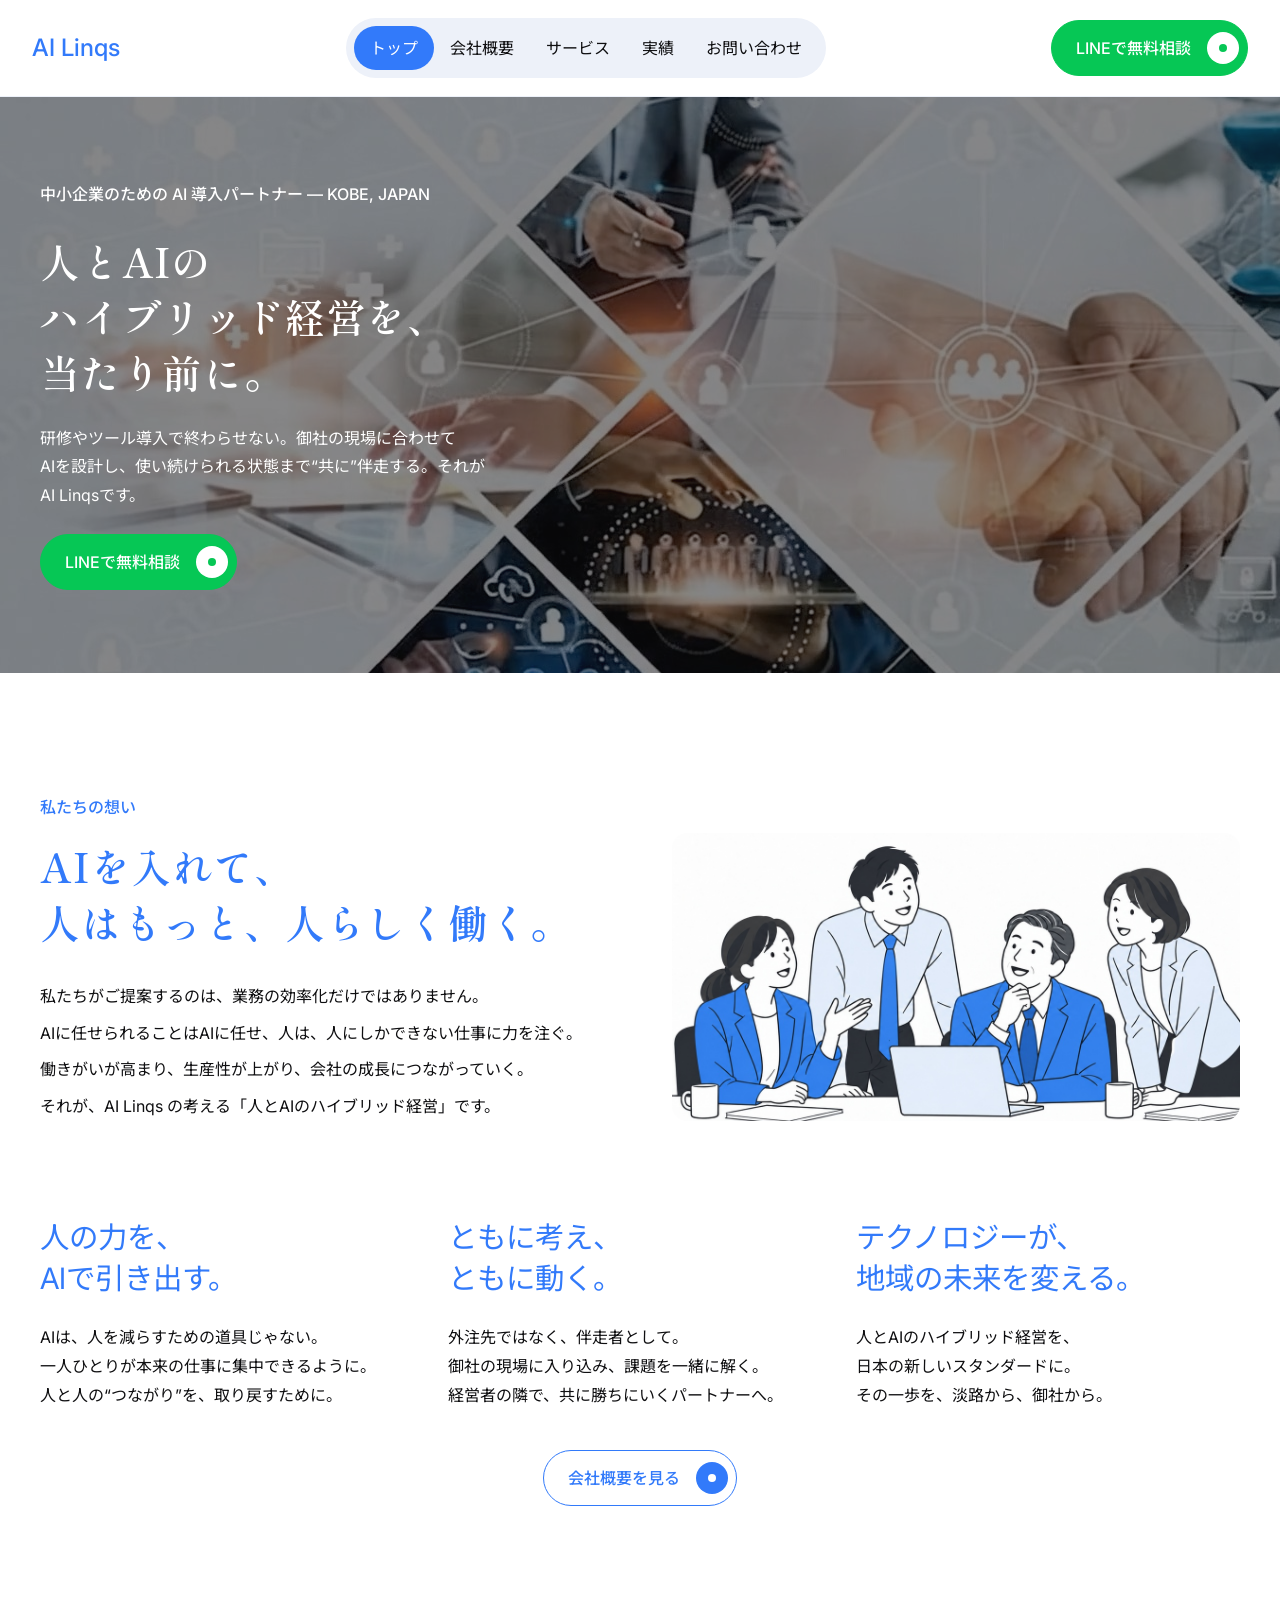
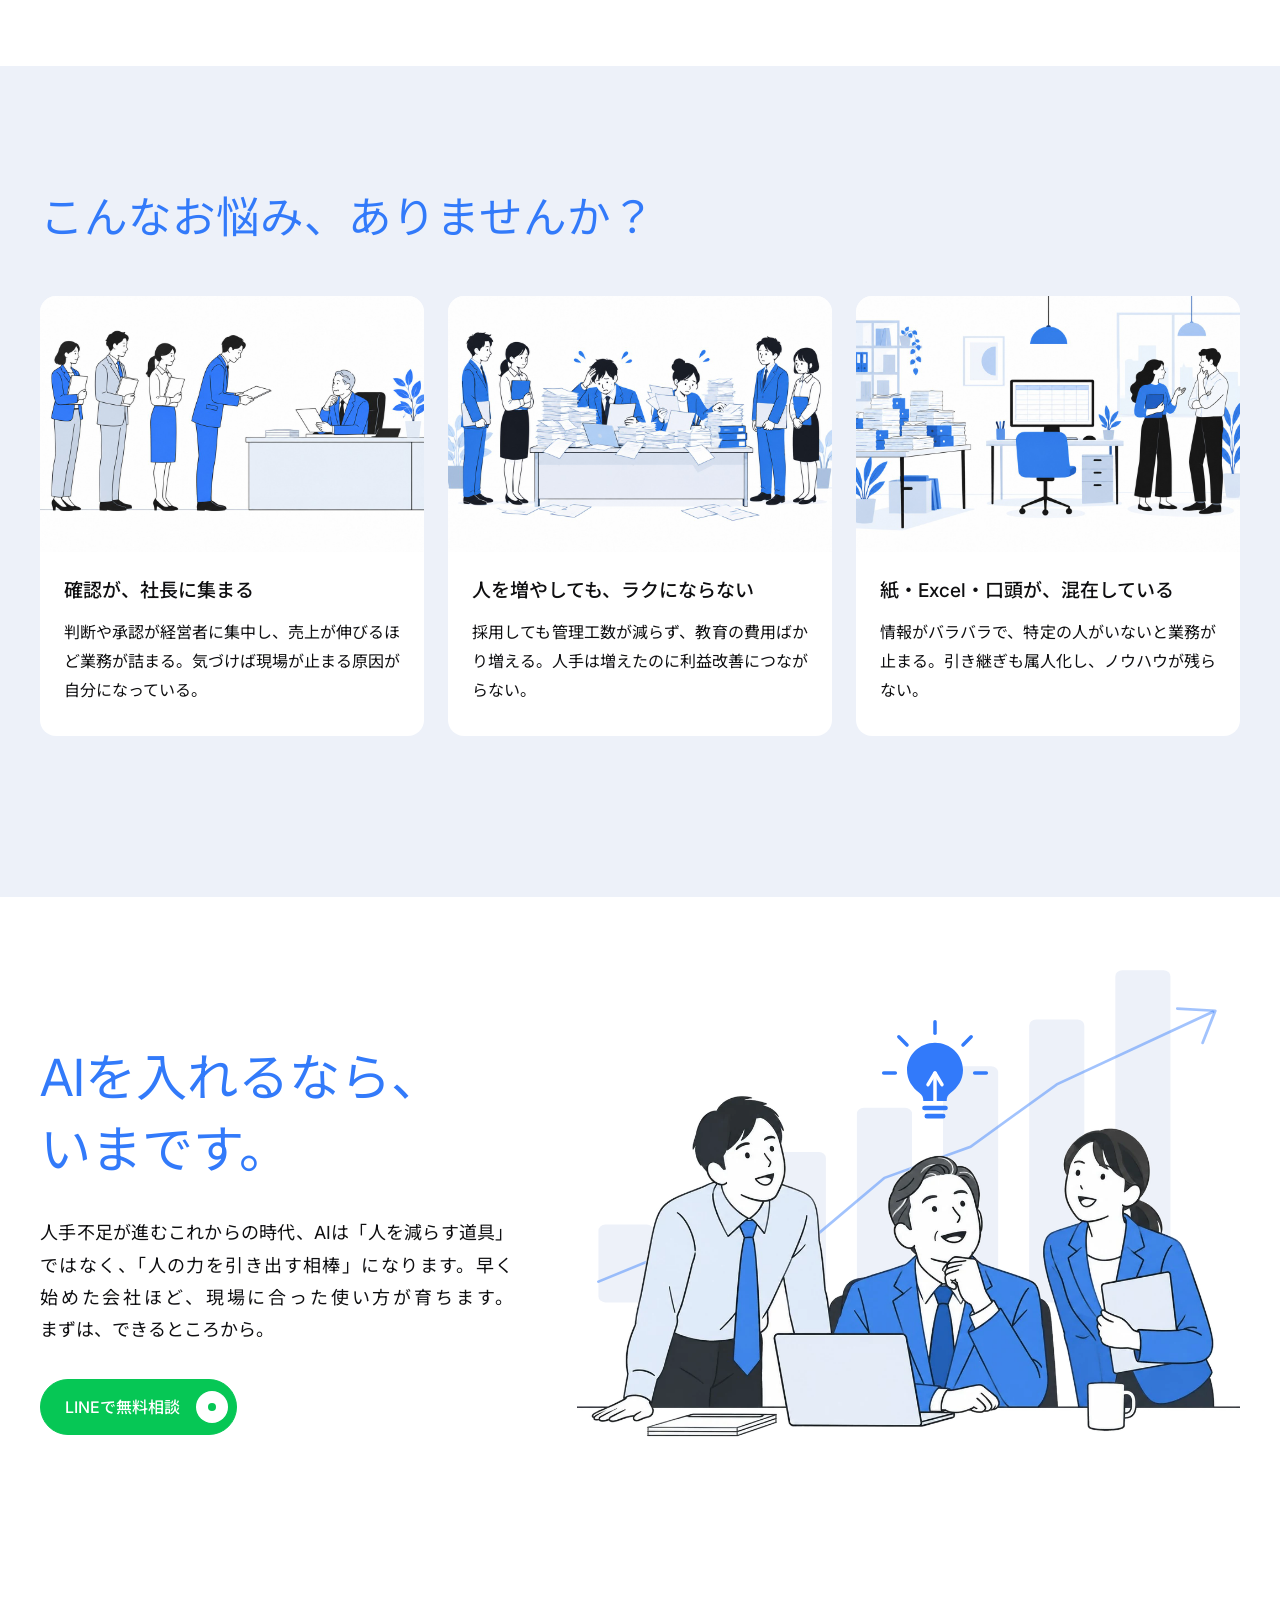
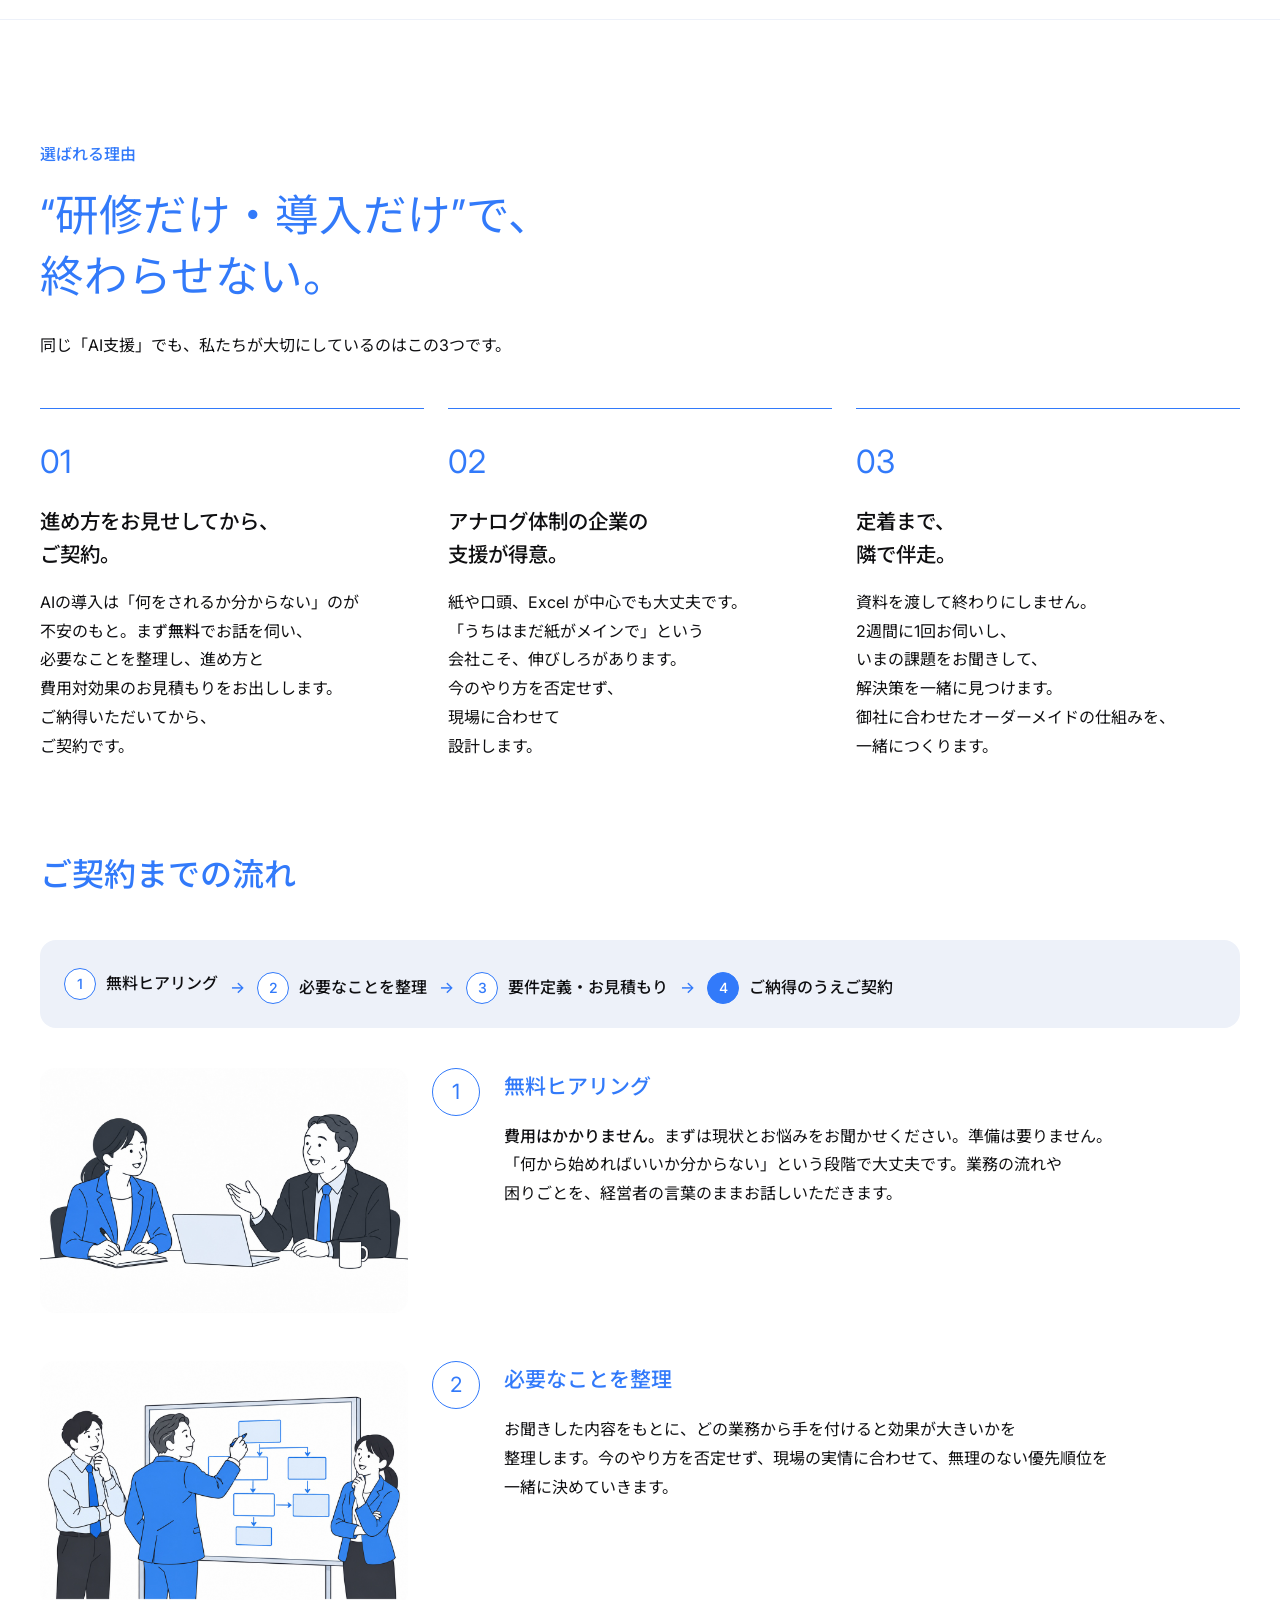
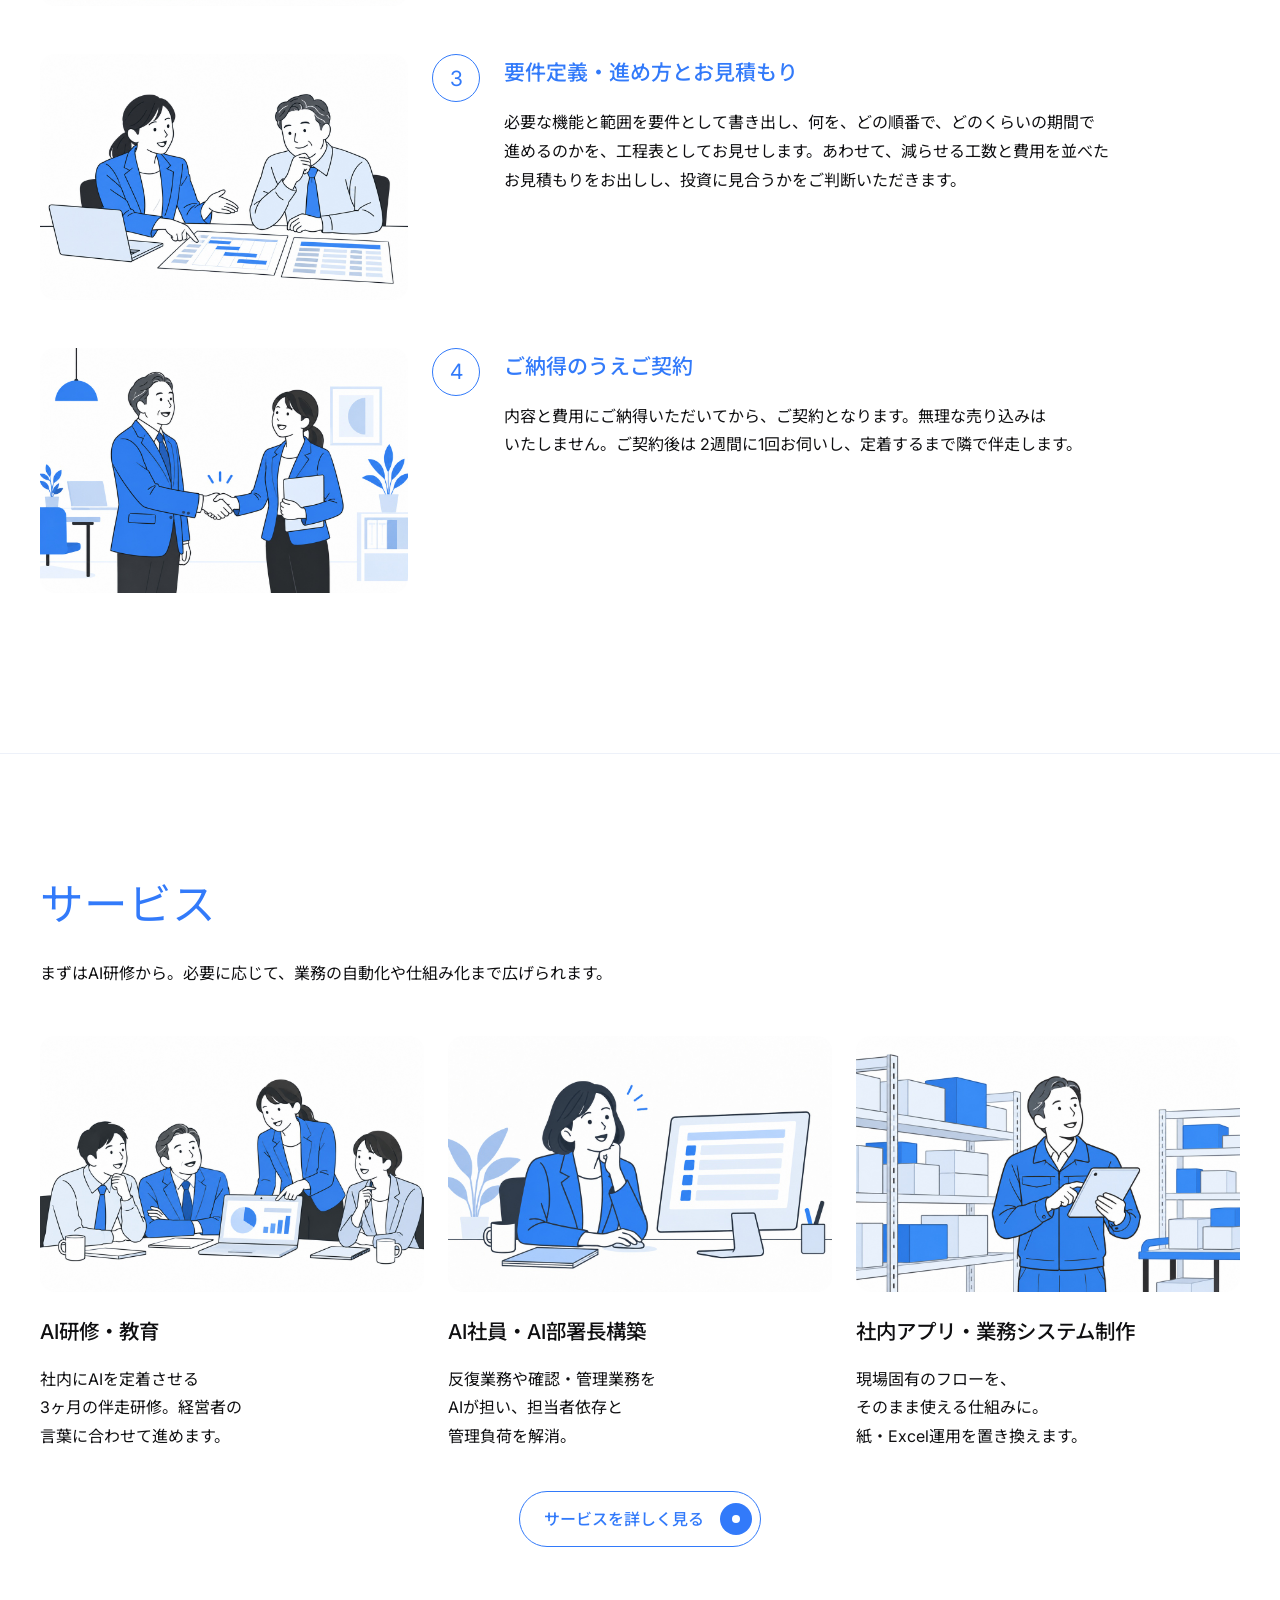
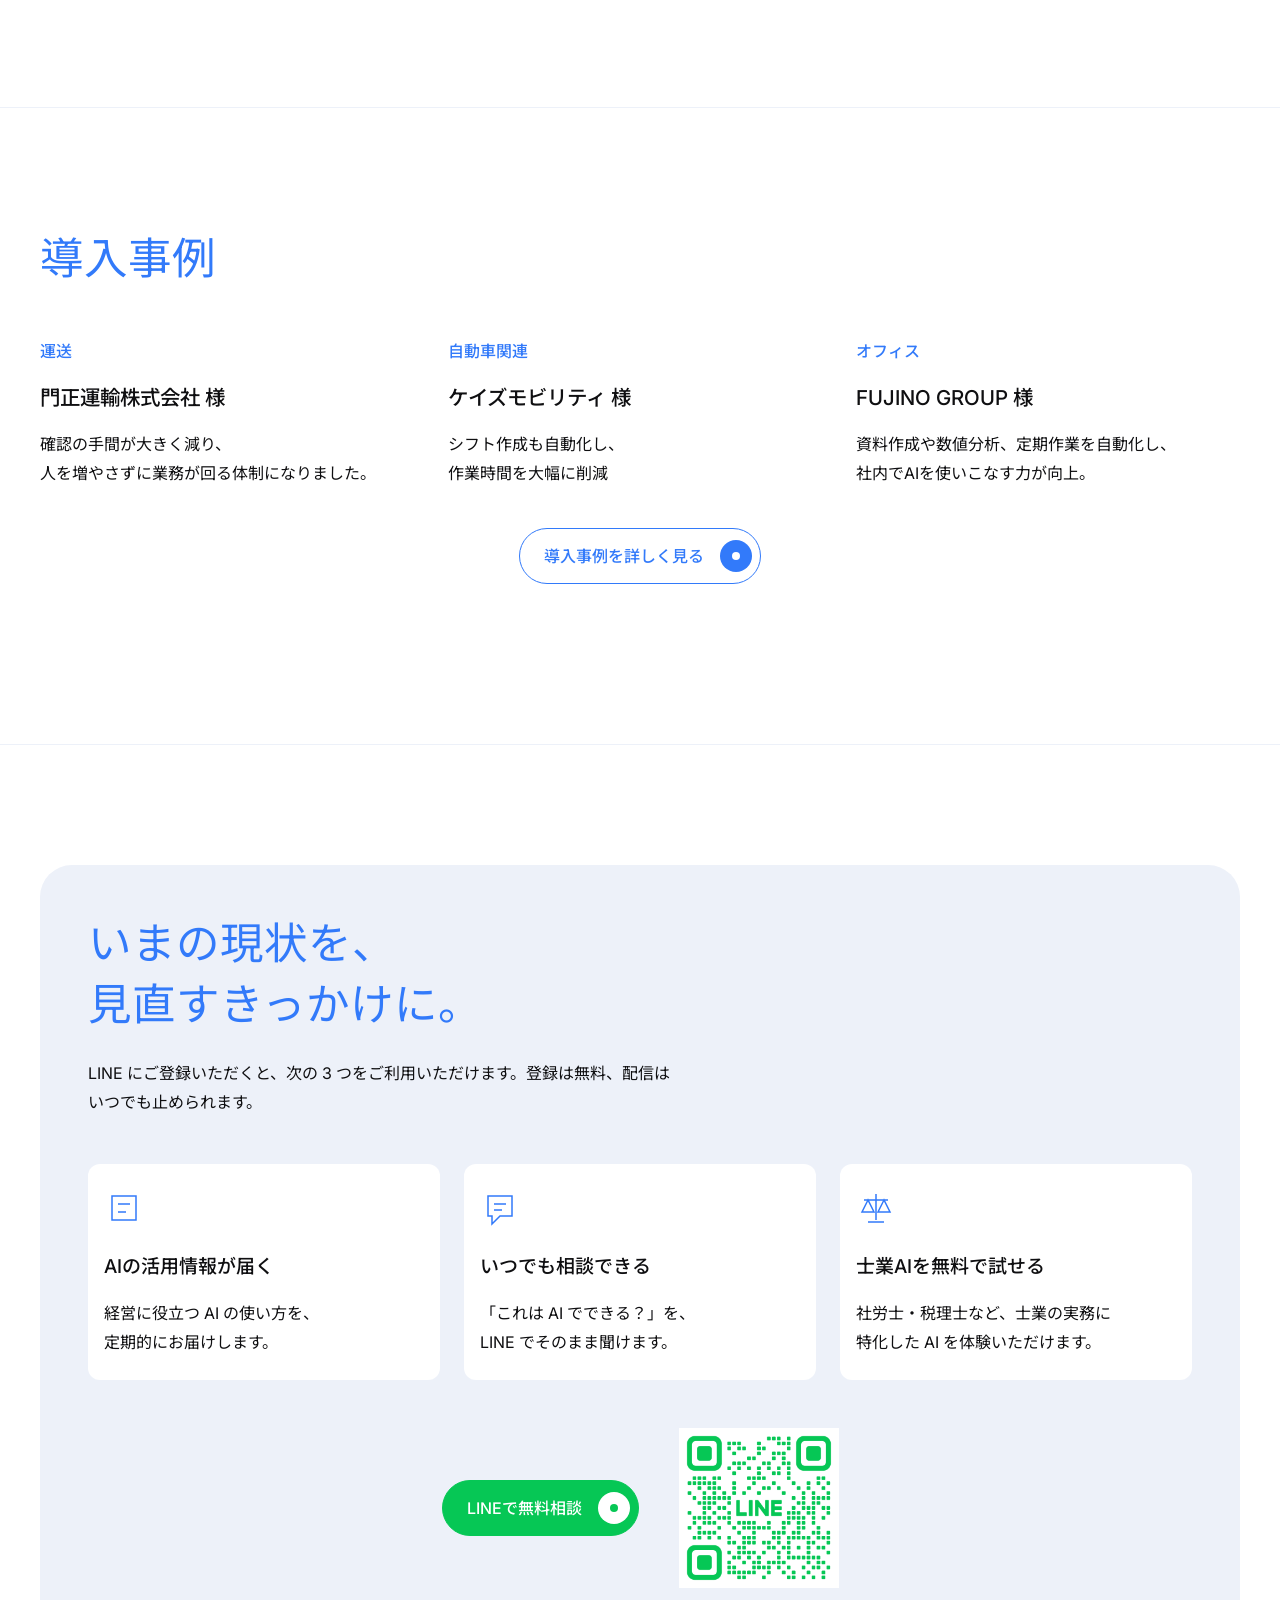
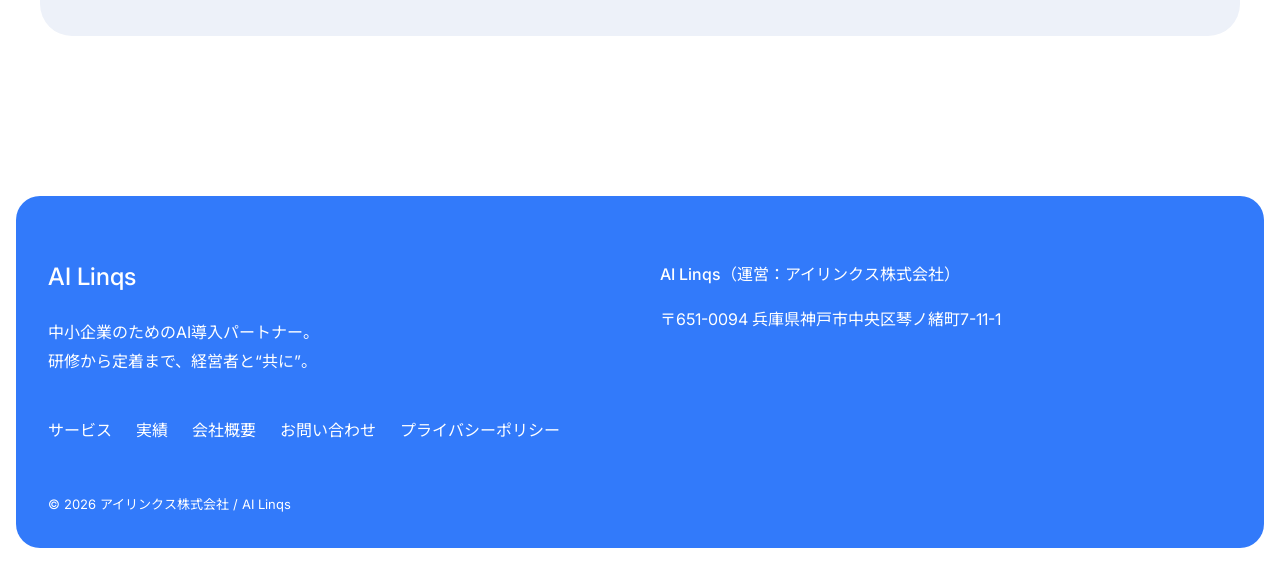
==== index.html @ 895407f3 "v4：10/5 打合せの指摘を反映（v3 を複製して開始） - 無料ヒアリングを強調（工程1・理由①・流れ図） - LINE ボタンを LINE 指定色 #06C755 に（hover 黒10%／ac" ====
<!DOCTYPE html>
<html lang="ja"><head><meta charset="UTF-8"><meta name="viewport" content="width=device-width, initial-scale=1"><meta name="robots" content="noindex,nofollow"><meta name="theme-color" content="#FFFFFF"><title>中小企業のためのAI導入パートナー｜AI Linqs</title><meta name="description" content="研修やツール導入で終わらせない。御社の現場に合わせてAIを設計し、使い続けられる状態まで“共に”伴走する。それがAI Linqsです。"><link rel="icon" sizes="32x32" href="assets/favicon-32.png"><link rel="icon" sizes="192x192" href="assets/favicon-192.png"><link rel="apple-touch-icon" sizes="180x180" href="assets/favicon-180.png"><link rel="preconnect" href="https://fonts.googleapis.com"><link rel="preconnect" href="https://fonts.gstatic.com" crossorigin><link href="https://fonts.googleapis.com/css2?family=Inter:wght@400;500;600&amp;family=Noto+Sans+JP:wght@400;500&amp;family=Shippori+Mincho+B1:wght@600&amp;display=swap" rel="stylesheet"><link rel="stylesheet" href="css/style.css"><script src="js/main.js" defer></script></head><body><a class="skip" href="#main">本文へスキップ</a><header class="site-header"><div class="header-inner"><a class="logo" href="index.html">AI Linqs</a><nav class="pill-nav" aria-label="グローバルナビゲーション"><a href="index.html" class="is-active" aria-current="page">トップ</a><a href="about.html">会社概要</a><a href="service.html">サービス</a><a href="works.html">実績</a><a href="contact.html">お問い合わせ</a></nav><div class="header-end"><a class="btn" href="contact.html#contact" data-line-cta>LINEで無料相談<span class="btn-dot" aria-hidden="true"></span></a><button class="burger" id="burger" type="button" aria-label="メニューを開く" aria-expanded="false" aria-controls="spMenu"><span></span><span></span></button></div></div><nav class="sp-menu" id="spMenu" aria-label="スマートフォン用メニュー" hidden><a href="index.html" class="is-active" aria-current="page">トップ</a><a href="about.html">会社概要</a><a href="service.html">サービス</a><a href="works.html">実績</a><a href="contact.html">お問い合わせ</a><a class="btn" href="contact.html#contact" data-line-cta>LINEで無料相談<span class="btn-dot" aria-hidden="true"></span></a></nav><noscript><nav class="nojs-nav" aria-label="ページ一覧"><a href="index.html" class="is-active" aria-current="page">トップ</a><a href="about.html">会社概要</a><a href="service.html">サービス</a><a href="works.html">実績</a><a href="contact.html">お問い合わせ</a></nav></noscript></header><main id="main"><section id="hero" class="hero"><video class="hero-image" autoplay muted loop playsinline preload="metadata" poster="assets/hero-poster.jpg" aria-hidden="true"><source src="assets/hero.mp4" type="video/mp4"></video><div class="hero-inner"><div class="hero-copy"><p class="eyebrow">中小企業のための AI 導入パートナー — KOBE, JAPAN</p><h1 class="catch"><span class="phrase">人とAIの</span><br><span class="phrase">ハイブリッド経営を、</span><br><span class="phrase">当たり前に。</span></h1><p class="lead">研修やツール導入で終わらせない。御社の現場に合わせてAIを設計し、使い続けられる状態まで“共に”伴走する。それがAI Linqsです。</p><a class="btn" href="contact.html#contact" data-line-cta>LINEで無料相談<span class="btn-dot" aria-hidden="true"></span></a></div></div></section><section id="philosophy" class="section "><div class="container"><div class="section-head"><p class="eyebrow">私たちの想い</p><h2 class="catch"><span class="phrase">AIを入れて、</span><br><span class="phrase">人はもっと、人らしく働く。</span></h2></div><div class="philosophy-intro"><div class="prose"><p>私たちがご提案するのは、業務の効率化だけではありません。</p><p>AIに任せられることはAIに任せ、人は、人にしかできない仕事に力を注ぐ。</p><p>働きがいが高まり、生産性が上がり、会社の成長につながっていく。</p><p>それが、AI Linqs の考える「人とAIのハイブリッド経営」です。</p></div><img class="photo" src="assets/il-philosophy.jpg" alt="明るい職場で笑顔で話す社員たちのイメージ" width="1200" height="800" loading="lazy" decoding="async"></div><div class="grid3 pillars"><article class="card pillar"><div class="card-body"><h3><span class="phrase">人の力を、</span><br><span class="phrase">AIで引き出す。</span></h3><p class="card-copy"><span class="phrase">AIは、人を減らすための道具じゃない。</span><br><span class="phrase">一人ひとりが本来の仕事に集中できるように。</span><br><span class="phrase">人と人の“つながり”を、取り戻すために。</span></p></div></article><article class="card pillar"><div class="card-body"><h3><span class="phrase">ともに考え、</span><br><span class="phrase">ともに動く。</span></h3><p class="card-copy"><span class="phrase">外注先ではなく、伴走者として。</span><br><span class="phrase">御社の現場に入り込み、課題を一緒に解く。</span><br><span class="phrase">経営者の隣で、共に勝ちにいくパートナーへ。</span></p></div></article><article class="card pillar"><div class="card-body"><h3><span class="phrase">テクノロジーが、</span><br><span class="phrase">地域の未来を変える。</span></h3><p class="card-copy"><span class="phrase">人とAIのハイブリッド経営を、</span><br><span class="phrase">日本の新しいスタンダードに。</span><br><span class="phrase">その一歩を、淡路から、御社から。</span></p></div></article></div><div class="actions"><a class="btn" href="about.html">会社概要を見る<span class="btn-dot" aria-hidden="true"></span></a></div></div></section><section id="issues" class="section surface-section"><div class="container"><div class="section-head"><h2>こんなお悩み、<span class="phrase">ありませんか？</span></h2></div><div class="grid3 issue-cards"><article class="card "><img class="photo" src="assets/issue-01.jpg" alt="" width="1200" height="800" loading="lazy" decoding="async"><div class="card-body"><h3>確認が、社長に集まる</h3><p class="card-copy">判断や承認が経営者に集中し、売上が伸びるほど業務が詰まる。気づけば現場が止まる原因が自分になっている。</p></div></article><article class="card "><img class="photo" src="assets/issue-02.jpg" alt="" width="1200" height="800" loading="lazy" decoding="async"><div class="card-body"><h3>人を増やしても、ラクにならない</h3><p class="card-copy">採用しても管理工数が減らず、教育の費用ばかり増える。人手は増えたのに利益改善につながらない。</p></div></article><article class="card "><img class="photo" src="assets/issue-03.jpg" alt="" width="1200" height="800" loading="lazy" decoding="async"><div class="card-body"><h3>紙・Excel・口頭が、混在している</h3><p class="card-copy">情報がバラバラで、特定の人がいないと業務が止まる。引き継ぎも属人化し、ノウハウが残らない。</p></div></article></div></div></section><section id="timing" class="section "><div class="container"><div class="timing-layout"><div class="timing-copy"><div class="section-head"><h2>AIを入れるなら、<br>いまです。</h2></div><p class="timing-body"><span class="phrase">人手不足が進むこれからの時代、AIは「人を減らす道具」ではなく、</span><br><span class="phrase">「人の力を引き出す相棒」になります。早く始めた会社ほど、</span><br><span class="phrase">現場に合った使い方が育ちます。まずは、できるところから。</span></p><div class="actions"><a class="btn" href="contact.html#contact" data-line-cta>LINEで無料相談<span class="btn-dot" aria-hidden="true"></span></a></div></div><div class="timing-visual"><svg class="timing-graph" viewBox="0 0 1200 800" preserveAspectRatio="none" aria-hidden="true"><g fill="#EDF1F9"><rect class="g-bar" style="--i:0" x="60" y="450" width="96" height="150" rx="12"/><rect class="g-bar" style="--i:1" x="210" y="385" width="96" height="215" rx="12"/><rect class="g-bar" style="--i:2" x="360" y="310" width="96" height="290" rx="12"/><rect class="g-bar" style="--i:3" x="510" y="225" width="96" height="375" rx="12"/><rect class="g-bar" style="--i:4" x="660" y="145" width="96" height="455" rx="12"/><rect class="g-bar" style="--i:5" x="810" y="55" width="96" height="545" rx="12"/><rect class="g-bar" style="--i:6" x="960" y="-40" width="96" height="640" rx="12"/></g><path class="g-line" pathLength="1" d="M60 560 L258 470 L408 500 L558 360 L708 300 L858 180 L1130 40" fill="none" stroke="#327AFA" stroke-width="5" stroke-linecap="round" stroke-linejoin="round"/><path class="g-arrow" d="M1068 34 L1134 38 L1112 100" fill="none" stroke="#327AFA" stroke-width="5" stroke-linecap="round" stroke-linejoin="round"/></svg><img class="photo" src="assets/timing-cut.webp" alt="机の前でひらめいた表情で顔を上げる経営者と、隣の社員" width="1200" height="800" loading="lazy" decoding="async"><span class="timing-mark" aria-hidden="true"><svg viewBox="0 0 96 96" fill="none" stroke-linecap="round" stroke-linejoin="round"><g class="bulb-rays" stroke="currentColor" stroke-width="3"><path d="M48 4v10"/><path d="M17 17l7 7"/><path d="M79 17l-7 7"/><path d="M4 48h10"/><path d="M82 48h10"/></g><path class="bulb-glass" d="M48 22c-13.300 0-24 10.500-24 23.500 0 8.500 4.500 15 10.500 19.500 2.500 1.900 3.500 4 3.500 7h20c0-3 1-5.100 3.500-7C67.500 60.500 72 54 72 45.500 72 32.500 61.300 22 48 22Z" fill="currentColor"/><path d="M42 58l6-10 6 10" stroke="#FFFFFF" stroke-width="3"/><path d="M48 48v24" stroke="#FFFFFF" stroke-width="3"/><path d="M39 78h18M41 85h14" stroke="currentColor" stroke-width="4"/></svg></span></div></div></div></section><section id="reasons" class="section "><div class="container"><div class="section-head"><p class="eyebrow">選ばれる理由</p><h2>“研修だけ・導入だけ”で、<br><span class="phrase">終わらせない。</span></h2><p class="lead">同じ「AI支援」でも、私たちが大切にしているのはこの3つです。</p></div><div class="grid3 reason-cards"><article class="card "><div class="card-body"><p class="eyebrow">01</p><h3><span class="phrase">進め方をお見せしてから、</span><br><span class="phrase">ご契約。</span></h3><p class="card-copy"><span class="phrase">AIの導入は「何をされるか分からない」のが</span><br><span class="phrase">不安のもと。まず<strong>無料</strong>でお話を伺い、</span><br><span class="phrase">必要なことを整理し、進め方と</span><br><span class="phrase">費用対効果のお見積もりをお出しします。</span><br><span class="phrase">ご納得いただいてから、</span><br><span class="phrase">ご契約です。</span></p></div></article><article class="card "><div class="card-body"><p class="eyebrow">02</p><h3><span class="phrase">アナログ体制の企業の</span><br><span class="phrase">支援が得意。</span></h3><p class="card-copy"><span class="phrase">紙や口頭、Excel が中心でも大丈夫です。</span><br><span class="phrase">「うちはまだ紙がメインで」という</span><br><span class="phrase">会社こそ、伸びしろがあります。</span><br><span class="phrase">今のやり方を否定せず、</span><br><span class="phrase">現場に合わせて</span><br><span class="phrase">設計します。</span></p></div></article><article class="card "><div class="card-body"><p class="eyebrow">03</p><h3><span class="phrase">定着まで、</span><br><span class="phrase">隣で伴走。</span></h3><p class="card-copy"><span class="phrase">資料を渡して終わりにしません。</span><br><span class="phrase">2週間に1回お伺いし、</span><br><span class="phrase">いまの課題をお聞きして、</span><br><span class="phrase">解決策を一緒に見つけます。</span><br><span class="phrase">御社に合わせたオーダーメイドの仕組みを、</span><br><span class="phrase">一緒につくります。</span></p></div></article></div><div class="contract-flow"><h3>ご契約までの流れ</h3><ol class="flow-chart" aria-label="ご契約までの流れ（要約）"><li><span class="flow-no">1</span><span class="flow-label">無料ヒアリング</span></li><li class="flow-arrow" aria-hidden="true">→</li><li><span class="flow-no">2</span><span class="flow-label">必要なことを整理</span></li><li class="flow-arrow" aria-hidden="true">→</li><li><span class="flow-no">3</span><span class="flow-label">要件定義・お見積もり</span></li><li class="flow-arrow" aria-hidden="true">→</li><li class="is-goal"><span class="flow-no">4</span><span class="flow-label">ご納得のうえご契約</span></li></ol><ol class="contract-steps"><li><img class="photo" src="assets/il-step-01.jpg" alt="応接スペースで経営者の話を聞く担当者" width="1200" height="800" loading="lazy" decoding="async"><span class="step-number" aria-hidden="true">1</span><div class="contract-copy"><h4>無料ヒアリング</h4><p><strong>費用はかかりません。</strong>まずは現状とお悩みをお聞かせください。準備は要りません。「何から始めればいいか分からない」という段階で大丈夫です。業務の流れや困りごとを、経営者の言葉のままお話しいただきます。</p></div></li><li><img class="photo" src="assets/il-step-02.jpg" alt="業務の流れを紙とホワイトボードで整理する社員たち" width="1200" height="800" loading="lazy" decoding="async"><span class="step-number" aria-hidden="true">2</span><div class="contract-copy"><h4>必要なことを整理</h4><p>お聞きした内容をもとに、どの業務から手を付けると効果が大きいかを整理します。今のやり方を否定せず、現場の実情に合わせて、無理のない優先順位を一緒に決めていきます。</p></div></li><li><img class="photo" src="assets/il-step-03.jpg" alt="机に広げた工程表と見積もりを説明する担当者" width="1200" height="800" loading="lazy" decoding="async"><span class="step-number" aria-hidden="true">3</span><div class="contract-copy"><h4>要件定義・進め方とお見積もり</h4><p>必要な機能と範囲を要件として書き出し、何を、どの順番で、どのくらいの期間で進めるのかを、工程表としてお見せします。あわせて、減らせる工数と費用を並べたお見積もりをお出しし、投資に見合うかをご判断いただきます。</p></div></li><li><img class="photo" src="assets/il-step-04.jpg" alt="笑顔で契約書類を交わす経営者と担当者" width="1200" height="800" loading="lazy" decoding="async"><span class="step-number" aria-hidden="true">4</span><div class="contract-copy"><h4>ご納得のうえご契約</h4><p>内容と費用にご納得いただいてから、ご契約となります。無理な売り込みはいたしません。ご契約後は 2週間に1回お伺いし、定着するまで隣で伴走します。</p></div></li></ol></div></div></section><section id="service" class="section "><div class="container"><div class="section-head"><h2>サービス</h2><p class="lead">まずはAI研修から。必要に応じて、業務の自動化や仕組み化まで広げられます。</p></div><div class="grid3 service-cards"><article class="card "><img class="photo" src="assets/il-service-training.jpg" width="1200" height="800" loading="lazy" decoding="async" alt=""><div class="card-body"><h3>AI研修・教育</h3><p class="card-copy"><span class="phrase">社内にAIを定着させる</span><br><span class="phrase">3ヶ月の伴走研修。経営者の</span><br><span class="phrase">言葉に合わせて進めます。</span></p></div></article><article class="card "><img class="photo" src="assets/il-service-aistaff.jpg" width="1200" height="800" loading="lazy" decoding="async" alt=""><div class="card-body"><h3>AI社員・AI部署長構築</h3><p class="card-copy"><span class="phrase">反復業務や確認・管理業務を</span><br><span class="phrase">AIが担い、担当者依存と</span><br><span class="phrase">管理負荷を解消。</span></p></div></article><article class="card "><img class="photo" src="assets/il-service-app.jpg" width="1200" height="800" loading="lazy" decoding="async" alt=""><div class="card-body"><h3>社内アプリ・業務システム制作</h3><p class="card-copy"><span class="phrase">現場固有のフローを、</span><br><span class="phrase">そのまま使える仕組みに。</span><br><span class="phrase">紙・Excel運用を置き換えます。</span></p></div></article></div><div class="actions"><a class="btn" href="service.html">サービスを詳しく見る<span class="btn-dot" aria-hidden="true"></span></a></div></div></section><section id="works" class="section "><div class="container"><div class="section-head"><h2>導入事例</h2></div><div class="grid3 case-cards"><article class="card "><!-- 実写が届いたら差し込み：<img class="photo" src="assets/case-01.jpg" alt="" width="1200" height="800" loading="lazy" decoding="async"> --><div class="card-body"><p class="eyebrow">運送</p><h3>門正運輸株式会社 様</h3><p class="card-copy"><span class="phrase">確認の手間が大きく減り、</span><br><span class="phrase">人を増やさずに業務が回る体制になりました。</span></p></div></article><article class="card "><!-- 実写が届いたら差し込み：<img class="photo" src="assets/case-02.jpg" alt="" width="1200" height="800" loading="lazy" decoding="async"> --><div class="card-body"><p class="eyebrow">自動車関連</p><h3>ケイズモビリティ 様</h3><p class="card-copy"><span class="phrase">シフト作成も自動化し、</span><br><span class="phrase">作業時間を大幅に削減</span></p></div></article><article class="card "><!-- 実写が届いたら差し込み：<img class="photo" src="assets/case-03.jpg" alt="" width="1200" height="800" loading="lazy" decoding="async"> --><div class="card-body"><p class="eyebrow">オフィス</p><h3>FUJINO GROUP 様</h3><p class="card-copy"><span class="phrase">資料作成や数値分析、定期作業を自動化し、</span><br><span class="phrase">社内でAIを使いこなす力が向上。</span></p></div></article></div><p class="note"></p><div class="actions"><a class="btn" href="works.html">導入事例を詳しく見る<span class="btn-dot" aria-hidden="true"></span></a></div></div></section><section id="line" class="section "><div class="container"><div class="line-frame"><div class="section-head"><h2>いまの現状を、<br><span class="phrase">見直すきっかけに。</span></h2><p class="lead">LINE にご登録いただくと、次の 3 つをご利用いただけます。登録は無料、配信はいつでも止められます。</p></div><div class="grid3 benefits"><article class="card "><svg class="line-icon" viewBox="0 0 40 40" aria-hidden="true"><path d="M8 8h24v24H8z M14 16h12 M14 24h8"/></svg><div class="card-body"><h3>AIの活用情報が届く</h3><p class="card-copy"><span class="phrase">経営に役立つ AI の使い方を、</span><br><span class="phrase">定期的にお届けします。</span></p></div></article><article class="card "><svg class="line-icon" viewBox="0 0 40 40" aria-hidden="true"><path d="M8 8h24v20H20l-8 8v-8H8z M14 16h12 M14 22h8"/></svg><div class="card-body"><h3>いつでも相談できる</h3><p class="card-copy"><span class="phrase">「これは AI でできる？」を、</span><br><span class="phrase">LINE でそのまま聞けます。</span></p></div></article><article class="card "><svg class="line-icon" viewBox="0 0 40 40" aria-hidden="true"><path d="M20 6v26 M8 12h24 M12 12l-6 12h12z M28 12l-6 12h12z M12 34h16"/></svg><div class="card-body"><h3>士業AIを無料で試せる</h3><p class="card-copy"><span class="phrase">社労士・税理士など、士業の実務に</span><br><span class="phrase">特化した AI を体験いただけます。</span></p></div></article></div><div class="line-action"><a class="btn" href="contact.html#contact" data-line-cta>LINEで無料相談<span class="btn-dot" aria-hidden="true"></span></a><img class="qr pc-only" src="assets/line-qr.png" alt="LINE友だち追加QRコード" width="160" height="160"></div></div></div></section></main><footer class="footer">
  <div class="container">
    <div class="footer__grid">
      <div>
        <a href="index.html" class="logo" aria-label="AI Linqs トップへ"><span class="logo__ai">AI</span> Linqs</a>
        <p class="footer__desc">中小企業のためのAI導入パートナー。<br>研修から定着まで、経営者と“共に”。</p>
      </div>
      <div>
        <p><strong>AI Linqs</strong>（運営：アイリンクス株式会社）</p>
        <p>〒651-0094 兵庫県神戸市中央区琴ノ緒町7-11-1</p>
      </div>
      <nav class="footer__nav" aria-label="フッターナビゲーション">
        <ul>
          <li><a href="service.html">サービス</a></li>
          <li><a href="works.html">実績</a></li>
          <li><a href="about.html">会社概要</a></li>
          <li><a href="contact.html">お問い合わせ</a></li>
          <li><a href="privacy.html">プライバシーポリシー</a></li>
        </ul>
      </nav>
    </div>
    <p class="footer__copy">&copy; 2026 アイリンクス株式会社 / AI Linqs</p>
  </div>
</footer><div class="sticky-cta" id="stickyCta" hidden><a class="btn" href="contact.html#contact" data-line-cta>LINEで無料相談<span class="btn-dot" aria-hidden="true"></span></a></div><div class="test-badge" id="testBadge" hidden>テスト版 v4</div></body></html>
---- css/style.css ----
/* AI Linqs v3.2 — six colors, no shadows or gradients, 8px spacing. */
:root {
  --white: #FFFFFF;
  --surface: #EDF1F9;
  --blue: #327AFA;
  --ink: #0F0F11;
  --muted: #616267;
  --faint: #9798A1;
  --header-height: 96px;
}
* { box-sizing: border-box; }
html { scroll-padding-top: 112px; }
body { margin: 0; color: var(--ink); background: var(--white); font-family: "Inter", "Noto Sans JP", sans-serif; font-size: 16px; font-weight: 400; line-height: 1.8; }
h1,h2,h3,h4,p,ul,ol,dl,figure { margin: 0; }
h1,h2,h3,h4,summary { text-wrap: balance; word-break: auto-phrase; line-break: strict; }
h1,h2 { color: var(--blue); font-size: clamp(30px, 3.4vw, 48px); font-weight: 400; line-height: 1.4; }
h3 { font-size: clamp(20px, 1.6vw, 21px); font-weight: 500; line-height: 1.6; }
h4 { font-size: 18px; font-weight: 500; }
p,li,dd,td,th { text-wrap: pretty; word-break: auto-phrase; line-break: strict; }
p,dd { max-width: 38em; }
p + p { margin-top: 16px; }
b,strong,th,dt { font-weight: 500; }
a { color: var(--blue); text-underline-offset: 4px; }
button { font: inherit; cursor: pointer; }
img { display: block; max-width: 100%; object-fit: cover; }
ul,ol { padding-left: 24px; }
li + li { margin-top: 8px; }
[hidden] { display: none !important; }
:focus-visible { outline: 2px solid var(--blue); outline-offset: 4px; }
[id] { scroll-margin-top: 112px; }
.phrase,.nw { display: inline-block; }
.container { width: calc(100% - 64px); max-width: 1200px; margin-inline: auto; }
.section { padding: 120px 0 160px; }
.section + .section { border-top: 1px solid var(--surface); }
.section-head { margin-bottom: 48px; }
.section-head > * + * { margin-top: 24px; }
.section-head > .eyebrow:first-child { margin-bottom: 16px; }
.section-head > .eyebrow + h2 { margin-top: 0; }
.lead,.slide__lead { font-size: 16px; line-height: 1.8; }
.eyebrow,.slide__tag { font-size: 16px; font-weight: 500; color: var(--blue); }
.note,.slide__note,.todo,.contact__privacy,.modal__updated,.footer__copy { font-size: 13px; color: var(--muted); }
.note,.slide__note { margin-top: 24px; }
.actions,.slide__actions { display: flex; flex-wrap: wrap; gap: 16px; margin-top: 40px; }
.actions { justify-content: center; }
.grid3 { display: grid; grid-template-columns: repeat(3,minmax(0,1fr)); gap: 24px; align-items: stretch; }
.grid3 > * { min-width: 0; }
.card { display: flex; flex-direction: column; gap: 24px; }
.card-body { display: flex; flex-direction: column; align-items: flex-start; gap: 16px; min-width: 0; flex: 1; }
.card-body > p + p { margin-top: 0; }
.card-copy { width: 100%; font-size: 16px; line-height: 1.8; }
.photo { width: 100%; height: auto; aspect-ratio: 3 / 2; border-radius: 16px; object-fit: cover; }
.surface-section { background: var(--surface); }
.btn { display: inline-flex; align-items: center; justify-content: space-between; gap: 16px; min-height: 56px; max-width: 100%; padding: 8px 8px 8px 24px; border: 1px solid var(--blue); border-radius: 9999px; background: var(--white); color: var(--blue); text-decoration: none; font-size: 16px; font-weight: 500; line-height: 1.4; transition: color .3s ease, background-color .3s ease; }
.btn-dot { display: grid; place-items: center; flex: 0 0 32px; width: 32px; height: 32px; border-radius: 9999px; background: var(--blue); }
.btn-dot::after { content: ""; width: 8px; height: 8px; border-radius: 9999px; background: var(--white); }
.btn[data-line-cta],.btn:hover { background: var(--blue); color: var(--white); }
.btn[data-line-cta] .btn-dot,.btn:hover .btn-dot { background: var(--white); }
.btn[data-line-cta] .btn-dot::after,.btn:hover .btn-dot::after { background: var(--blue); }
.btn[data-line-cta]:hover { background: var(--white); color: var(--blue); }
.btn[data-line-cta]:hover .btn-dot { background: var(--blue); }
.btn[data-line-cta]:hover .btn-dot::after { background: var(--white); }
.site-header { position: sticky; top: 0; z-index: 20; background: var(--white); border-bottom: 1px solid var(--surface); }
.header-inner { width: calc(100% - 64px); max-width: 1360px; min-height: var(--header-height); margin: auto; display: flex; justify-content: space-between; align-items: center; gap: 24px; }
.logo { font-size: 24px; font-weight: 500; line-height: 1.4; color: var(--blue); text-decoration: none; white-space: nowrap; }
.pill-nav { display: flex; padding: 8px; border-radius: 9999px; background: var(--surface); }
.pill-nav a { padding: 8px 16px; font-size: 16px; color: var(--ink); text-decoration: none; border-radius: 9999px; white-space: nowrap; }
.pill-nav a.is-active,.sp-menu a.is-active { background: var(--blue); color: var(--white); }
.header-end { display: flex; align-items: center; gap: 16px; }
.burger { display: none; width: 48px; height: 48px; padding: 16px 8px; background: var(--white); border: 1px solid var(--blue); border-radius: 9999px; }
.burger span { display: block; height: 1px; background: var(--blue); }
.burger span + span { margin-top: 8px; }
.sp-menu { padding: 16px 24px 24px; background: var(--surface); }
.sp-menu > a { display: block; padding: 8px 16px; margin-top: 8px; border-radius: 9999px; text-decoration: none; }
.sp-menu > .btn { display: flex; }
.nojs-nav { display: flex; flex-wrap: wrap; gap: 16px; padding: 16px; }
.skip { position: fixed; z-index: 40; top: -160px; left: 16px; padding: 16px; border-radius: 9999px; background: var(--white); border: 1px solid var(--blue); }
.skip:focus { top: 16px; }
/* Full-bleed hero has no frame, padding or border radius. */
.hero { position: relative; }
/* 16:9 video retains the existing crop and left alignment. */
.hero-image { display: block; width: 100%; height: clamp(520px, 45vw, 760px); object-fit: cover; object-position: left center; }
.hero-inner { position: absolute; inset: 0; width: calc(100% - 64px); max-width: 1200px; margin: auto; display: flex; align-items: center; }
.hero-copy { width: 40%; max-width: 40%; padding: 48px 0; }
.hero-copy > * + * { margin-top: 24px; }
.hero-copy h1 { font-size: clamp(30px, 2.6vw, 40px); white-space: nowrap; }
.hero-copy .eyebrow { max-width: 32em; font-size: 16px; color: var(--ink); }
.hero-copy .lead { max-width: 30em; }
.page-band { padding: 80px 0; background: var(--surface); }
.page-band h1 { font-size: 48px; }
.page-band p { margin-top: 24px; }
#philosophy > .container > .section-head h2 { font-size: clamp(24px, 3.3vw, 48px); }
.philosophy-intro { display: grid; grid-template-columns: 1.2fr 1fr; align-items: center; gap: 64px; }
.philosophy-intro .photo { max-height: 360px; }
.pillar { padding: 0; }
.pillar h3 { font-size: clamp(28px, 2.3vw, 32px); font-weight: 400; color: var(--blue); line-height: 1.4; }
.pillars .card-body { gap: 24px; }
.issue-cards .card-body { padding: 0; }
.reason-cards .card { border-top: 1px solid var(--blue); padding: 24px 0; }
.reason-cards .eyebrow { font-size: 32px; font-weight: 400; }
.steps { display: grid; grid-template-columns: repeat(4,minmax(0,1fr)); align-items: stretch; list-style: none; padding: 0; gap: 24px; }
.steps li { position: relative; margin: 0; min-width: 0; display: flex; flex-direction: column; gap: 16px; font-size: 16px; }
.steps li::before { content: ""; position: absolute; top: 24px; left: 0; right: -24px; height: 1px; background: var(--blue); }
.steps li:last-child::before { right: 0; }
.step-number { position: relative; z-index: 1; width: 48px; height: 48px; display: grid; place-items: center; border: 1px solid var(--blue); border-radius: 9999px; background: var(--white); color: var(--blue); font-size: 21px; }
.service-cards h3 { white-space: nowrap; font-size: clamp(18px, 1.6vw, 21px); }
.case-cards .card-copy { font-size: 16px; }
.line-frame { background: var(--surface); border-radius: 32px; padding: 48px; }
.line-frame .section-head { max-width: 760px; }
.line-frame .grid3 { gap: 24px; }
.line-frame .card { background: var(--white); border-radius: 12px; padding: 24px 16px; }
.line-frame .card h3 { font-size: 19px; }
.line-frame .card .phrase { display: inline; }
.line-frame .card br { display: none; }
.line-icon { width: 40px; height: 40px; stroke: var(--blue); fill: none; stroke-width: 1.5; }
.line-action { display: flex; align-items: center; justify-content: center; gap: 40px; margin-top: 48px; }
.qr { width: 160px; height: 160px; }
.subsection { margin-top: 80px; }
.subsection > * + * { margin-top: 24px; }
.values .card { padding: 24px 0; border-top: 1px solid var(--blue); }
.values h3 { font-size: 21px; }
.values .dash { list-style: none; padding: 0; }
.values .dash li + li { margin-top: 0; }
.message-block,.prose,.privacy-prose,.detail-content { max-width: 38em; margin-inline: auto; }
.message-block > h2 { margin-top: 16px; }
.message p { margin-top: 24px; }
.message__sign { width: 240px; height: auto; margin: 32px 0 0 auto; }
.prose ul { margin: 24px 0; }
#why-us { max-width: 38em; margin-inline: auto; }
#why-us > h3 { font-size: 28px; color: var(--blue); }
#company-info { max-width: 800px; margin-inline: auto; }
.company-table { width: 100%; border-collapse: collapse; margin-top: 24px; }
.company-table th,.company-table td { text-align: left; vertical-align: top; padding: 24px 16px; border-bottom: 1px solid var(--surface); }
.company-table th { width: 24%; }
.mini { display: grid; list-style: none; padding: 0; gap: 24px; margin-top: 32px; }
.mini li { display: flex; gap: 24px; padding: 24px; background: var(--surface); border-radius: 12px; margin: 0; }
.mini li > span:first-child { flex: 0 0 32px; color: var(--blue); font-size: 21px; }
.mini li > span:last-child { max-width: 38em; }
.mini b { display: block; margin-bottom: 8px; font-size: 21px; }
#lineup .mini { max-width: 800px; }
.detail-section:nth-of-type(even) { background: var(--surface); }
.detail-content h2 { font-size: clamp(28px, 3vw, 40px); }
.detail-content h3,.privacy-prose h3 { margin: 40px 0 16px; }
.modal__head { margin-bottom: 32px; }
.modal__head .slide__tag { margin-bottom: 16px; }
.ba { margin-top: 40px; display: grid; gap: 24px; }
.ba__col { border: 1px solid var(--blue); border-radius: 16px; padding: 24px; }
.ba__h { color: var(--blue); font-weight: 500; margin-bottom: 16px; }
.ba__arrow { display: none; }
.row { margin-top: 32px; }
.row__h { margin-bottom: 16px; color: var(--blue); }
.price { border-top: 1px solid var(--blue); margin-top: 40px; padding-top: 24px; }
.table-wrap { overflow-x: auto; margin-top: 24px; }
.compare { width: 100%; border-collapse: collapse; text-align: left; table-layout: fixed; }
.compare th,.compare td { padding: 24px 16px; vertical-align: top; border-bottom: 1px solid var(--surface); }
.compare thead { background: var(--surface); }
.compare th:first-child { width: 28%; }
.compare th:last-child { width: 20%; }
.panel,.cta-panel { padding: 48px; border-radius: 16px; background: var(--surface); }
.cta-panel p { margin-inline: auto; }
.cta-panel { text-align: center; }
.cta-panel .slide__actions { justify-content: center; }
#comparison #compare { margin-top: 0; }
#service-consult .subsection { margin-top: 0; }
.process-details { display: grid; gap: 32px; max-width: 38em; margin: 64px auto 0; }
.process-details h3 { margin-bottom: 16px; color: var(--blue); }
#faq { background: var(--surface); }
.faq { max-width: 800px; margin-top: 48px; }
details { background: var(--white); border-radius: 12px; padding: 24px; margin-bottom: 16px; }
summary { position: relative; cursor: pointer; list-style: none; padding-right: 32px; font-size: 18px; font-weight: 500; }
summary::-webkit-details-marker { display: none; }
.faq__pm { position: absolute; top: 0; right: 0; color: var(--blue); }
.faq__pm::after { content: "+"; }
details[open] .faq__pm::after { content: "−"; }
.faq__a { padding-top: 24px; }
.faq-group__title { margin: 40px 0 24px; font-size: 21px; }
.case-list { display: grid; gap: 120px; }
.case-detail { display: grid; grid-template-columns: 1fr 1fr; gap: 48px; align-items: start; }
.case-detail .photo { position: sticky; top: 128px; }
.case-detail .card-body { gap: 24px; }
.case-detail h3 { font-size: 28px; color: var(--blue); }
.tags { display: flex; flex-wrap: wrap; gap: 8px; }
.tags > span { background: var(--surface); border-radius: 9999px; padding: 8px 16px; font-size: 16px; }
.case > div + div { margin-top: 24px; }
.case dt { color: var(--blue); margin-bottom: 8px; }
.case dd { margin: 0; }
.voice { border-radius: 16px; padding: 24px; background: var(--surface); }
.voice h4 { color: var(--blue); margin-bottom: 16px; }
#stance { max-width: 800px; margin-inline: auto; }
.consult-content { margin-top: 80px; }
.consult-content > h3 { margin: 16px 0 24px; font-size: 32px; color: var(--blue); }
.icons3 { display: grid; grid-template-columns: repeat(3,minmax(0,1fr)); gap: 24px; align-items: stretch; margin-top: 40px; }
.icons3 > div { padding: 24px; border-radius: 12px; background: var(--surface); }
.icons3 b { display: block; color: var(--blue); font-size: 21px; margin-bottom: 16px; }
.contact-action { margin-top: 80px; }
.contact-action .subsection { margin-top: 0; }
.line-card { text-align: center; max-width: 38em; margin: auto; }
.line-card p { margin-top: 24px; }
.line-card .btn { margin-top: 24px; }
.line-card small { display: block; margin-top: 24px; font-size: 13px; color: var(--muted); }
.line-card__qr img { width: 160px; height: 160px; margin: 0 auto 32px; }
.contact__privacy { margin: 32px auto 0; }
.privacy-prose ul { margin: 24px 0; }
.privacy-prose .modal__updated { margin-top: 40px; }
.footer { margin: 0 16px 16px; padding: 64px 0 32px; background: var(--blue); color: var(--white); border-radius: 24px; }
.footer a,.footer .footer__copy { color: var(--white); }
.footer :focus-visible { outline-color: var(--white); }
.footer__grid { display: grid; grid-template-columns: 1fr 1fr; gap: 40px; }
.footer__desc { margin-top: 24px; }
.footer__nav { grid-column: 1 / -1; }
.footer__nav ul { display: flex; flex-wrap: wrap; list-style: none; padding: 0; gap: 24px; }
.footer__nav li { margin: 0; }
.footer__nav a { text-decoration: none; }
.footer__copy { margin-top: 48px; }
.test-badge { position: fixed; bottom: 16px; left: 16px; z-index: 25; padding: 8px 16px; border-radius: 9999px; background: var(--surface); color: var(--faint); font-size: 13px; }
.sticky-cta { display: none; }
.reveal.is-pending { opacity: 0; transform: translateY(16px); }
.reveal { transition: opacity .6s ease, transform .6s ease; }
@media (max-width: 1199px) {
  .pill-nav { display: none; }
  .burger { display: block; }
  .grid3 { grid-template-columns: minmax(0,1fr); max-width: 608px; margin-inline: auto; gap: 48px; }
  .pillars,.reason-cards,.values { max-width: 400px; }
  .line-frame .grid3 { max-width: 480px; }
  .line-frame .card { padding: 32px; }
  .line-frame .card .phrase { display: inline-block; }
  .line-frame .card br { display: initial; }
  .philosophy-intro { gap: 32px; grid-template-columns: 1fr; max-width: 608px; margin-inline: auto; }
  .philosophy-intro .photo { max-height: none; }
  .hero-inner { position: static; padding: 48px 0 64px; }
  .hero-image { min-height: 0; height: 46svh; }
  .hero-copy { max-width: 100%; width: 608px; padding: 0; }
  .hero-copy h1 { font-size: 48px; }
  .hero { min-height: 0; }
  .hero-copy .lead { max-width: 38em; }
  .steps { gap: 16px; }
  .steps li::before { right: -16px; }
  .case-detail { grid-template-columns: 1fr; max-width: 800px; margin-inline: auto; gap: 32px; }
  .case-detail .photo { position: static; }
  .case-detail .card-body { max-width: 38em; }
  .icons3 { grid-template-columns: 1fr; max-width: 608px; }
}
@media (max-width: 767px) {
  :root { --header-height: 80px; }
  html { scroll-padding-top: 96px; }
  [id] { scroll-margin-top: 96px; }
  .container,.header-inner,.hero-inner { width: calc(100% - 32px); }
  .section { padding: 80px 0; }
  .section-head { margin-bottom: 32px; }
  .header-inner { gap: 16px; }
  .header-end > .btn { display: none; }
  h1,h2 { font-size: 30px; }
  .hero-inner { padding: 32px 0 64px; }
  .hero-copy h1 { font-size: clamp(26px, 8.2vw, 40px); }
  .hero-copy .eyebrow { font-size: 16px; }
  .page-band { padding: 48px 0; }
  .page-band h1 { font-size: 32px; }
  #philosophy > .container > .section-head h2 { font-size: clamp(20px, 6.3vw, 32px); }
  .pillar h3 { font-size: clamp(24px, 7.2vw, 32px); }
  .steps { gap: 8px; }
  .steps li { font-size: 16px; }
  .steps li::before { right: -8px; }
  .step-number { width: 40px; height: 40px; font-size: 18px; }
  .steps li::before { top: 24px; }
  .steps .phrase { display: inline; }
  .steps br { display: none; }
  .service-cards h3 { font-size: clamp(17px, 5vw, 21px); }
  .case-cards .card-copy .phrase { display: inline; }
  .line-frame { padding: 32px 16px; }
  .line-frame .section-head h2 { font-size: 26px; }
  .line-frame .card { padding: 24px 16px; }
  .line-frame .card .phrase { display: inline; }
  .line-frame .card br { display: none; }
  .line-frame .card h3 { font-size: 19px; }
  .line-action { margin-top: 32px; }
  .pc-only { display: none; }
  .subsection { margin-top: 64px; }
  .values h3 { font-size: 20px; }
  .company-table th,.company-table td { padding: 16px 8px; }
  .company-table th { width: 32%; }
  .mini li { padding: 24px 16px; gap: 16px; }
  .mini b { font-size: 20px; }
  .panel,.cta-panel { padding: 32px 16px; }
  .ba__col { padding: 24px 16px; }
  .compare { min-width: 720px; }
  .case-list { gap: 80px; }
  .case-detail h3 { font-size: 24px; }
  .voice { padding: 24px 16px; }
  .tags > span { padding: 8px; }
  .footer { padding: 48px 0 104px; }
  .footer__grid { grid-template-columns: 1fr; gap: 32px; }
  .footer__nav ul { gap: 16px; }
  .footer .container { width: calc(100% - 32px); }
  .sticky-cta:not([hidden]) { display: flex; justify-content: center; position: fixed; left: 0; right: 0; bottom: 0; z-index: 30; padding: 8px 16px; padding-bottom: max(8px,env(safe-area-inset-bottom)); background: var(--white); border-top: 1px solid var(--surface); }
  .sticky-cta .btn { width: 100%; max-width: 400px; }
  .test-badge { display: none; }
}
@media (prefers-reduced-motion: reduce) {
  .reveal,.btn { transition: none; }
  .reveal.is-pending { opacity: 1; transform: none; }
}
/* Fixed editorial lines remain real lines, rather than equal-height empty space. */
.phrase { max-width: 100%; }
.benefits .card .phrase,.case-cards .card-copy .phrase { display: inline-block; }
.benefits .card br { display: initial; }
@media (max-width: 767px) {
  .steps { grid-template-columns: repeat(4,208px); overflow-x: auto; padding-bottom: 16px; gap: 24px; }
  .steps li::before { right: -24px; }
  .steps li > span:last-child { max-width: 13em; }
  .steps .phrase { display: inline-block; }
  .steps br { display: initial; }
}

/* v3.2: timing illustration and vertical contract sequence. */
.pillars { margin-top: 64px; }
.timing-layout { display: grid; grid-template-columns: minmax(0,2fr) minmax(0,1fr); align-items: center; gap: 32px; }
.timing-copy { min-width: 0; }
.timing-copy .section-head { margin-bottom: 32px; }
.timing-body { max-width: 38em; }
.timing-copy .actions { justify-content: flex-start; margin-top: 32px; }
.timing-visual { position: relative; min-width: 0; }
.timing-mark { position: absolute; top: 8%; left: 60%; transform: translateX(-50%); display: grid; place-items: center; width: 56px; height: 56px; border-radius: 9999px; background: var(--blue); color: var(--white); font-size: 32px; line-height: 1; }
.timing-visual .photo { transition: opacity .8s ease, transform .8s ease; }
.timing-mark { transition: opacity .4s ease .4s, transform .4s ease .4s; }
.timing-visual.is-pending .photo { opacity: 0; transform: translateY(24px); }
.timing-visual.is-pending .timing-mark { opacity: 0; transform: translateX(-50%) scale(.6); }
.contract-flow { margin-top: 64px; }
.contract-flow > h3 { color: var(--blue); font-size: 32px; margin-bottom: 40px; }
.contract-steps { display: grid; gap: 48px; list-style: none; padding: 0; }
.contract-steps li { display: grid; grid-template-columns: minmax(0,1fr) 48px minmax(0,2fr); gap: 24px; align-items: start; margin: 0; }
.contract-copy { min-width: 0; }
.contract-copy h4 { color: var(--blue); font-size: 21px; margin-bottom: 16px; }
@media (max-width: 1199px) {
  .timing-layout { grid-template-columns: minmax(0,1fr); max-width: 608px; margin-inline: auto; gap: 40px; }
  .timing-visual { grid-row: 1; width: 100%; max-width: 480px; margin-inline: auto; }
  .contract-steps li { grid-template-columns: minmax(0,1fr) 48px minmax(0,1.5fr); }
}
@media (max-width: 767px) {
  .contract-flow > h3 { font-size: 28px; }
  .contract-steps li { grid-template-columns: 40px minmax(0,1fr); gap: 24px 16px; }
  .contract-steps .photo { grid-column: 1 / -1; }
  .timing-body .phrase { display: inline; }
}
@media (prefers-reduced-motion: reduce) {
  .timing-visual .photo,.timing-mark { transition: none; }
  .timing-visual.is-pending .photo { opacity: 1; transform: none; }
  .timing-visual.is-pending .timing-mark { opacity: 1; transform: translateX(-50%); }
}

/* ---- ヒーロー（動画）：絵柄が変わっても文字が読めるよう、動画全体に暗幕を敷いて白い文字にする。
   暗幕の色は小窓の背面と同じ rgba(15,15,17,.5)。文字を動画に重ねる幅（1200px 以上）だけに適用 ---- */
@media (min-width: 1200px) {
  .hero::before { content: ""; position: absolute; inset: 0; background: rgba(15,15,17,.5); pointer-events: none; }
  .hero-inner { z-index: 1; }
  .hero-copy { width: 46%; max-width: 46%; }
  .hero-copy h1 { color: var(--white); font-size: clamp(34px, 3.1vw, 52px); }
  .hero-copy .eyebrow, .hero-copy .lead { color: var(--white); }
}

/* ---- v3.3：余白と改行の調整（2026-09-28） ---- */
/* 想い：左に「見出し＋補足文章」、右に写真。写真は見出しの上端から補足文章の下端まで */
@media (min-width: 1200px) {
  #philosophy:has(.philosophy-intro) > .container { display: grid; grid-template-columns: minmax(0,1fr) minmax(0,1fr); column-gap: 64px; }
  #philosophy > .container > .section-head { grid-column: 1; grid-row: 1; margin-bottom: 32px; }
  #philosophy .philosophy-intro { display: contents; }
  #philosophy .philosophy-intro .prose { grid-column: 1; grid-row: 2; max-width: none; margin: 0; }
  #philosophy .philosophy-intro .prose p { max-width: none; }
  #philosophy .philosophy-intro .prose p + p { margin-top: 8px; }
  #philosophy .philosophy-intro .photo { grid-column: 2; grid-row: 1 / 3; align-self: end; width: 100%; height: 0; min-height: calc(100% - 40px); max-height: none; aspect-ratio: auto; }
  #philosophy .pillars, #philosophy > .container > .actions { grid-column: 1 / -1; }
  #philosophy .pillars { margin-top: 96px; }
}
/* お悩み：白いカードにまとめ、見出しは 1 行、本文は両端をそろえて 3 行 */
.issue-cards .card { background: var(--white); border-radius: 16px; gap: 0; overflow: hidden; }
.issue-cards .card .photo { border-radius: 0; }
.issue-cards .card-body { padding: 24px 24px 32px; gap: 12px; }
.issue-cards .card h3 { font-size: 19px; line-height: 1.6; white-space: nowrap; }
.issue-cards .card-copy { text-align: justify; line-break: strict; word-break: normal; text-wrap: wrap; }
/* いまです：挿絵を大きく、淡い面に載せて目を引く */
.timing-layout { grid-template-columns: minmax(0,1fr) minmax(0,1.1fr); gap: 64px; }
.timing-copy h2 { font-size: clamp(32px, 4vw, 56px); }
.timing-body { font-size: 18px; }
.timing-visual { background: var(--surface); border-radius: 32px; padding: 32px 32px 0; overflow: hidden; }
.timing-visual .photo { border-radius: 0; mix-blend-mode: multiply; aspect-ratio: auto; }
.timing-mark { top: 9%; left: 55%; width: 88px; height: 88px; font-size: 44px; font-weight: 600; }
.timing-mark::after { content: ""; position: absolute; inset: 0; border: 1px solid var(--blue); border-radius: 9999px; opacity: 0; }
.timing-visual:not(.is-pending) .timing-mark::after { animation: timing-ring 1.2s ease .8s 2; }
@keyframes timing-ring { from { opacity: .8; transform: scale(1); } to { opacity: 0; transform: scale(1.8); } }
@media (max-width: 1199px) { .timing-layout { grid-template-columns: minmax(0,1fr); } .timing-visual { max-width: 560px; } }
@media (max-width: 767px) { .timing-visual { padding: 16px 16px 0; border-radius: 24px; } .timing-mark { width: 64px; height: 64px; font-size: 32px; } .timing-body { font-size: 16px; } .issue-cards .card h3 { white-space: normal; } }
@media (prefers-reduced-motion: reduce) { .timing-visual:not(.is-pending) .timing-mark::after { animation: none; } }
/* v3.3 追補：想いの見出しは 2 行に収める／いまですの本文は自然に折り返す／挿絵をさらに大きく */
@media (min-width: 1200px) {
  #philosophy > .container > .section-head h2 { font-size: 40px; white-space: nowrap; }
  .timing-layout { grid-template-columns: minmax(0,5fr) minmax(0,7fr); }
}
.timing-body .phrase { display: inline; }
.timing-body br { display: none; }
.timing-body { text-align: justify; }
/* v3.4：いまです ─ 背景は白、「！」を電球に（ひらめいた感じ） */
.timing-visual { background: var(--white); padding: 0; border-radius: 0; overflow: visible; }
.timing-visual .photo { mix-blend-mode: normal; }
.timing-mark { top: 0; left: 54%; width: 112px; height: 112px; background: none; border-radius: 0; color: var(--blue); }
.timing-mark svg { display: block; width: 100%; height: 100%; }
.timing-mark::after { content: none; }
.timing-mark .bulb-rays { transform-origin: 48px 48px; transition: opacity .4s ease 1s, transform .4s ease 1s; }
.timing-visual.is-pending .bulb-rays { opacity: 0; transform: scale(.7); }
.timing-visual:not(.is-pending) .bulb-rays { animation: bulb-blink 1.6s ease 1.6s 2; }
@keyframes bulb-blink { 0%,100% { opacity: 1; } 50% { opacity: .25; } }
@media (max-width: 767px) { .timing-visual { padding: 0; border-radius: 0; } .timing-mark { width: 72px; height: 72px; } }
@media (prefers-reduced-motion: reduce) { .timing-visual:not(.is-pending) .bulb-rays { animation: none; } .timing-mark .bulb-rays { transition: none; } .timing-visual.is-pending .bulb-rays { opacity: 1; transform: none; } }
/* v3.4：挿絵の後ろで、グラフが右上がりに伸びる */
.timing-visual { isolation: isolate; }
.timing-graph { position: absolute; inset: -6% -2% 12% -2%; width: 104%; height: 94%; z-index: -1; overflow: visible; }
.timing-graph .g-bar { transform-box: fill-box; transform-origin: bottom; transition: transform .7s ease calc(.3s + var(--i) * .12s); }
.timing-graph .g-line { opacity: .45; stroke-dasharray: 1; stroke-dashoffset: 0; transition: stroke-dashoffset 1.4s ease .6s; }
.timing-graph .g-arrow { opacity: .45; transition: opacity .3s ease 1.9s; }
.timing-visual.is-pending .g-bar { transform: scaleY(0); }
.timing-visual.is-pending .g-line { stroke-dashoffset: 1; }
.timing-visual.is-pending .g-arrow { opacity: 0; }
.timing-visual .photo { position: relative; aspect-ratio: 3 / 2; }
.timing-mark { z-index: 1; }
@media (prefers-reduced-motion: reduce) { .timing-graph .g-bar,.timing-graph .g-line,.timing-graph .g-arrow { transition: none; } .timing-visual.is-pending .g-bar { transform: none; } .timing-visual.is-pending .g-line { stroke-dashoffset: 0; } .timing-visual.is-pending .g-arrow { opacity: .45; } }

/* ===== v4（2026-10-09 打合せ反映） ===== */
/* キャッチ：明朝・太字で強調 */
.catch { font-family: "Shippori Mincho B1", "Noto Serif JP", serif; font-weight: 600; letter-spacing: .02em; }
/* LINE ボタン：LINE 指定色 #06C755。マウスオーバーは黒10%、押下は黒30%を重ねる */
.btn[data-line-cta] { position: relative; isolation: isolate; overflow: hidden; background: #06C755; border-color: #06C755; color: #FFFFFF; }
.btn[data-line-cta]::before { content: ""; position: absolute; inset: 0; background: #000000; opacity: 0; transition: opacity .2s ease; z-index: -1; }
.btn[data-line-cta]:hover { background: #06C755; color: #FFFFFF; }
.btn[data-line-cta]:hover::before { opacity: .1; }
.btn[data-line-cta]:active::before { opacity: .3; }
.btn[data-line-cta] .btn-dot, .btn[data-line-cta]:hover .btn-dot { background: #FFFFFF; }
.btn[data-line-cta] .btn-dot::after, .btn[data-line-cta]:hover .btn-dot::after { background: #06C755; }
/* ご契約までの流れ：先頭の流れ図 */
.flow-chart { display: flex; flex-wrap: wrap; align-items: center; gap: 8px 12px; margin: 0 0 40px; padding: 24px; list-style: none; background: var(--surface); border-radius: 16px; }
.flow-chart li { display: inline-flex; align-items: center; gap: 10px; font-size: 16px; font-weight: 500; }
.flow-chart .flow-no { display: grid; place-items: center; width: 32px; height: 32px; border-radius: 9999px; border: 1px solid var(--blue); color: var(--blue); font-size: 14px; background: var(--white); }
.flow-chart .is-goal .flow-no { background: var(--blue); color: var(--white); }
.flow-chart .flow-arrow { color: var(--blue); }
@media (max-width: 767px) { .flow-chart { flex-direction: column; align-items: flex-start; } .flow-chart .flow-arrow { transform: rotate(90deg); margin-left: 8px; } }
/* 事例：写真が届くまでは文字だけ */
.case-cards .card { gap: 0; }
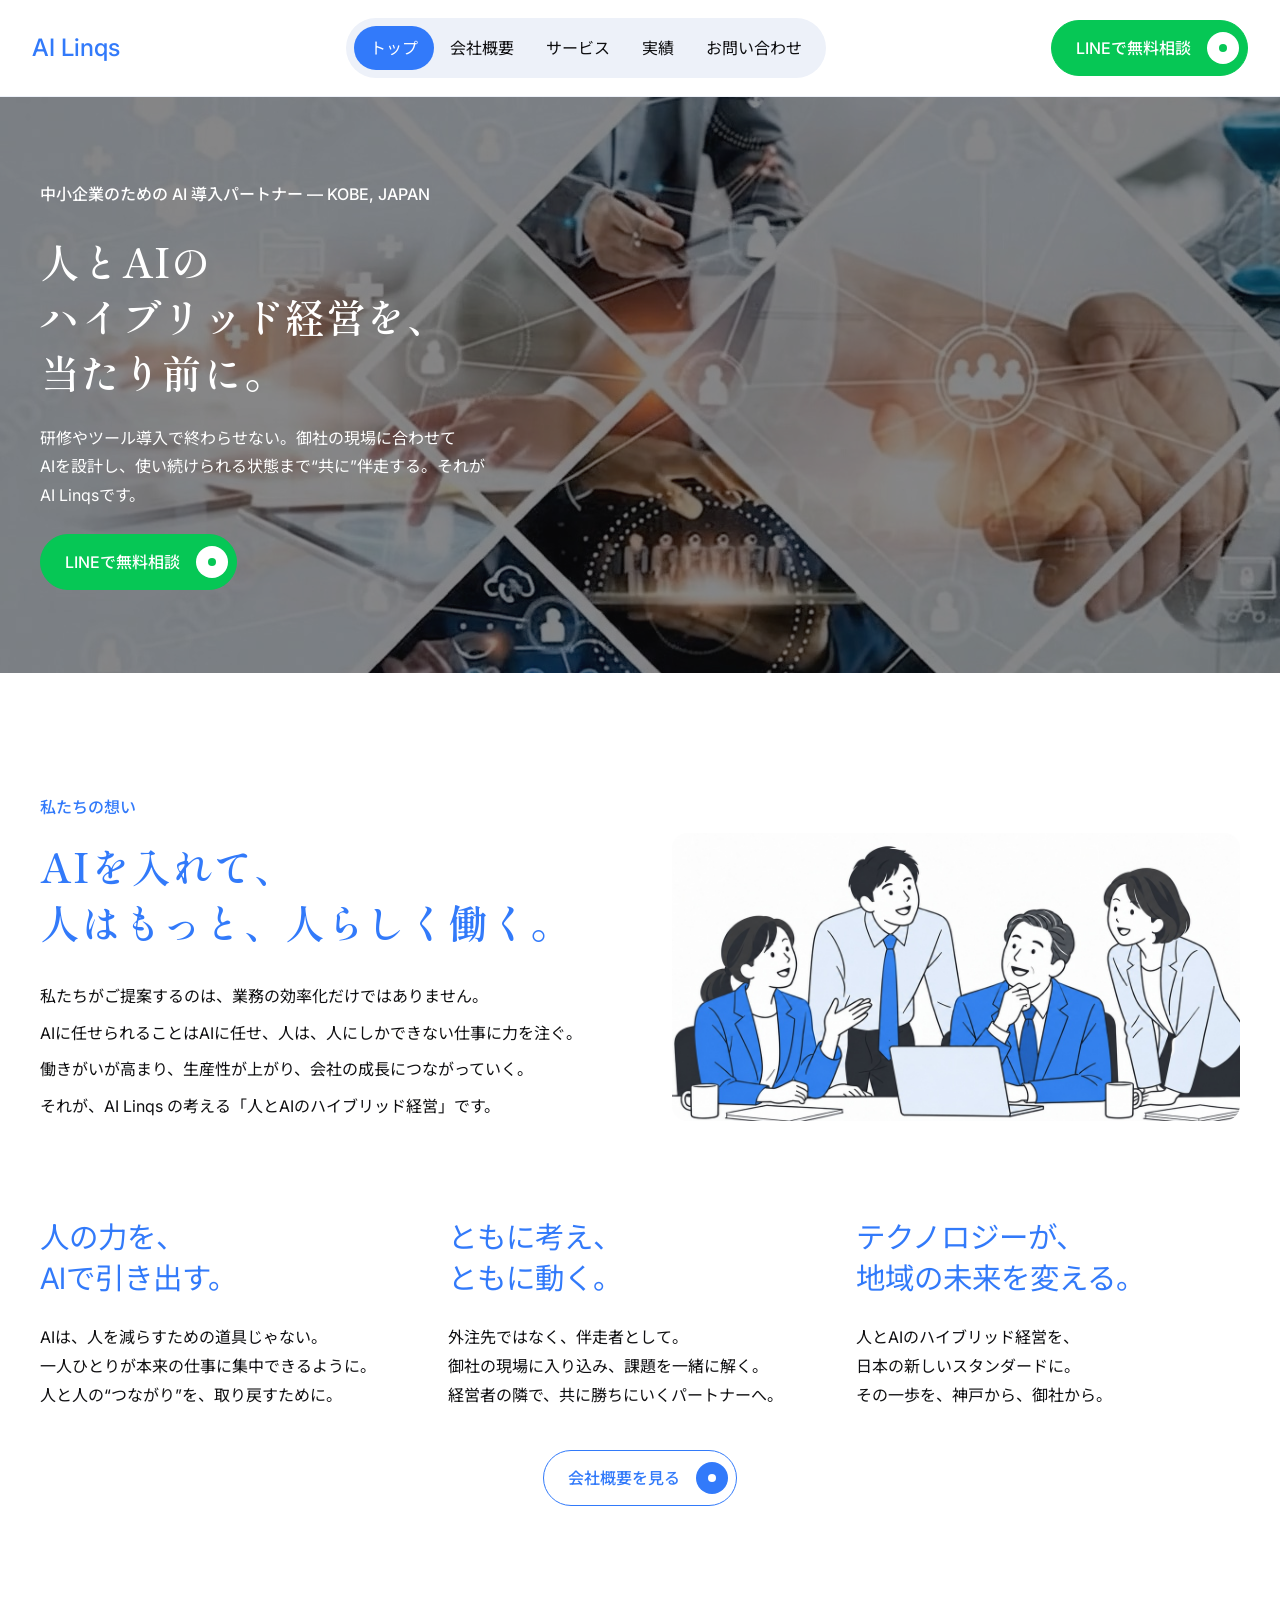
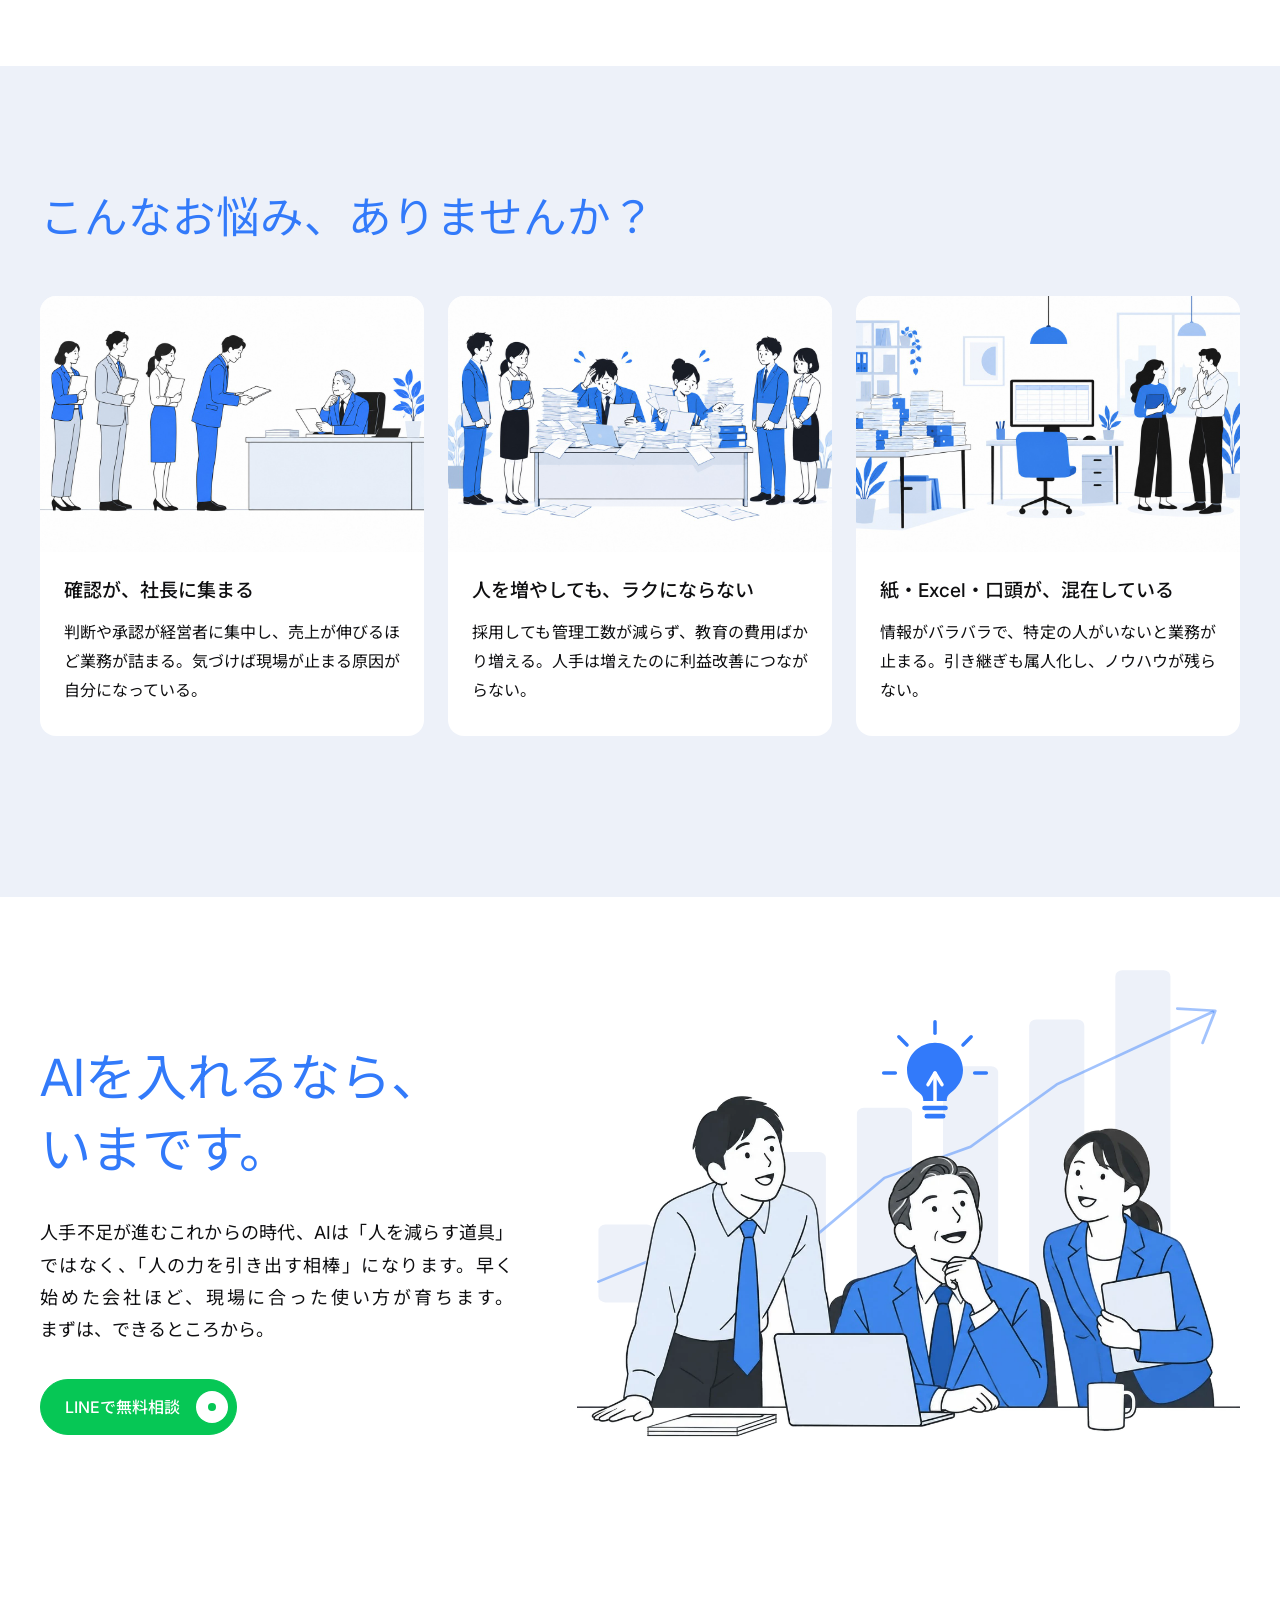
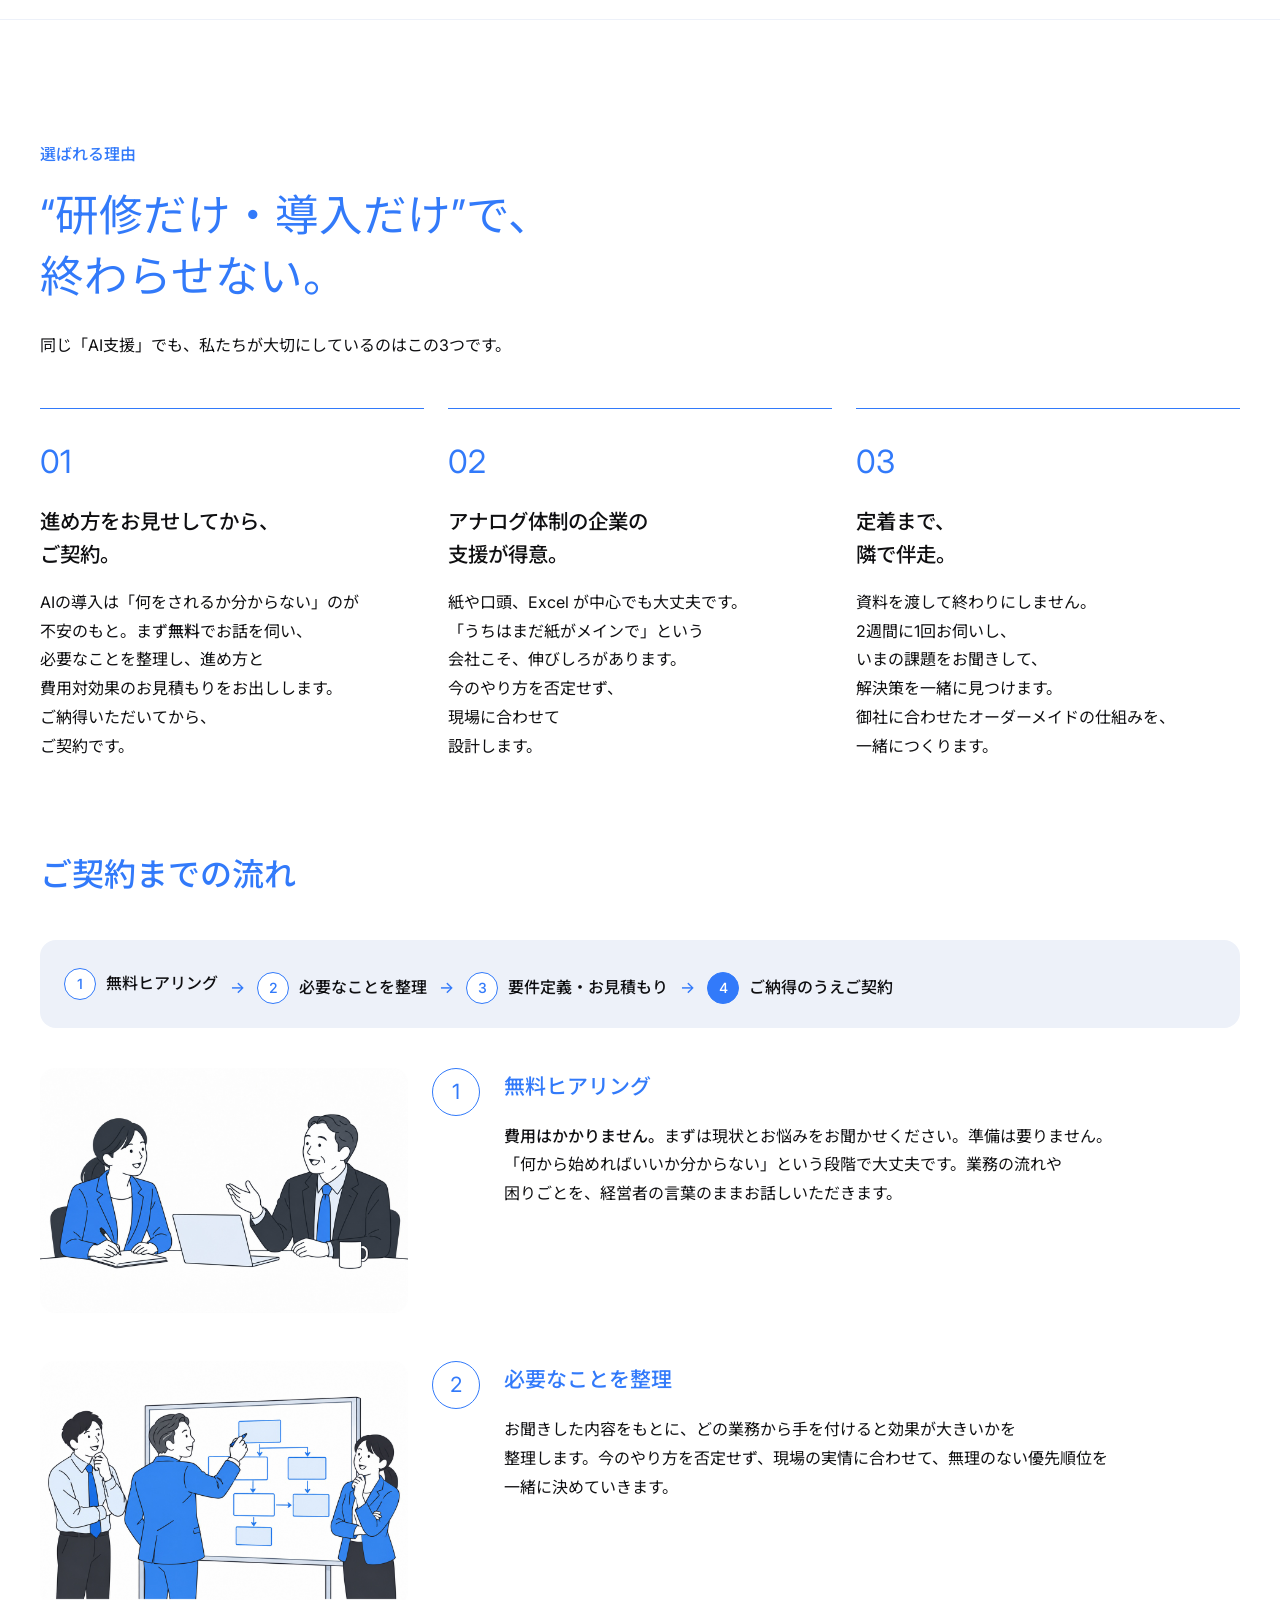
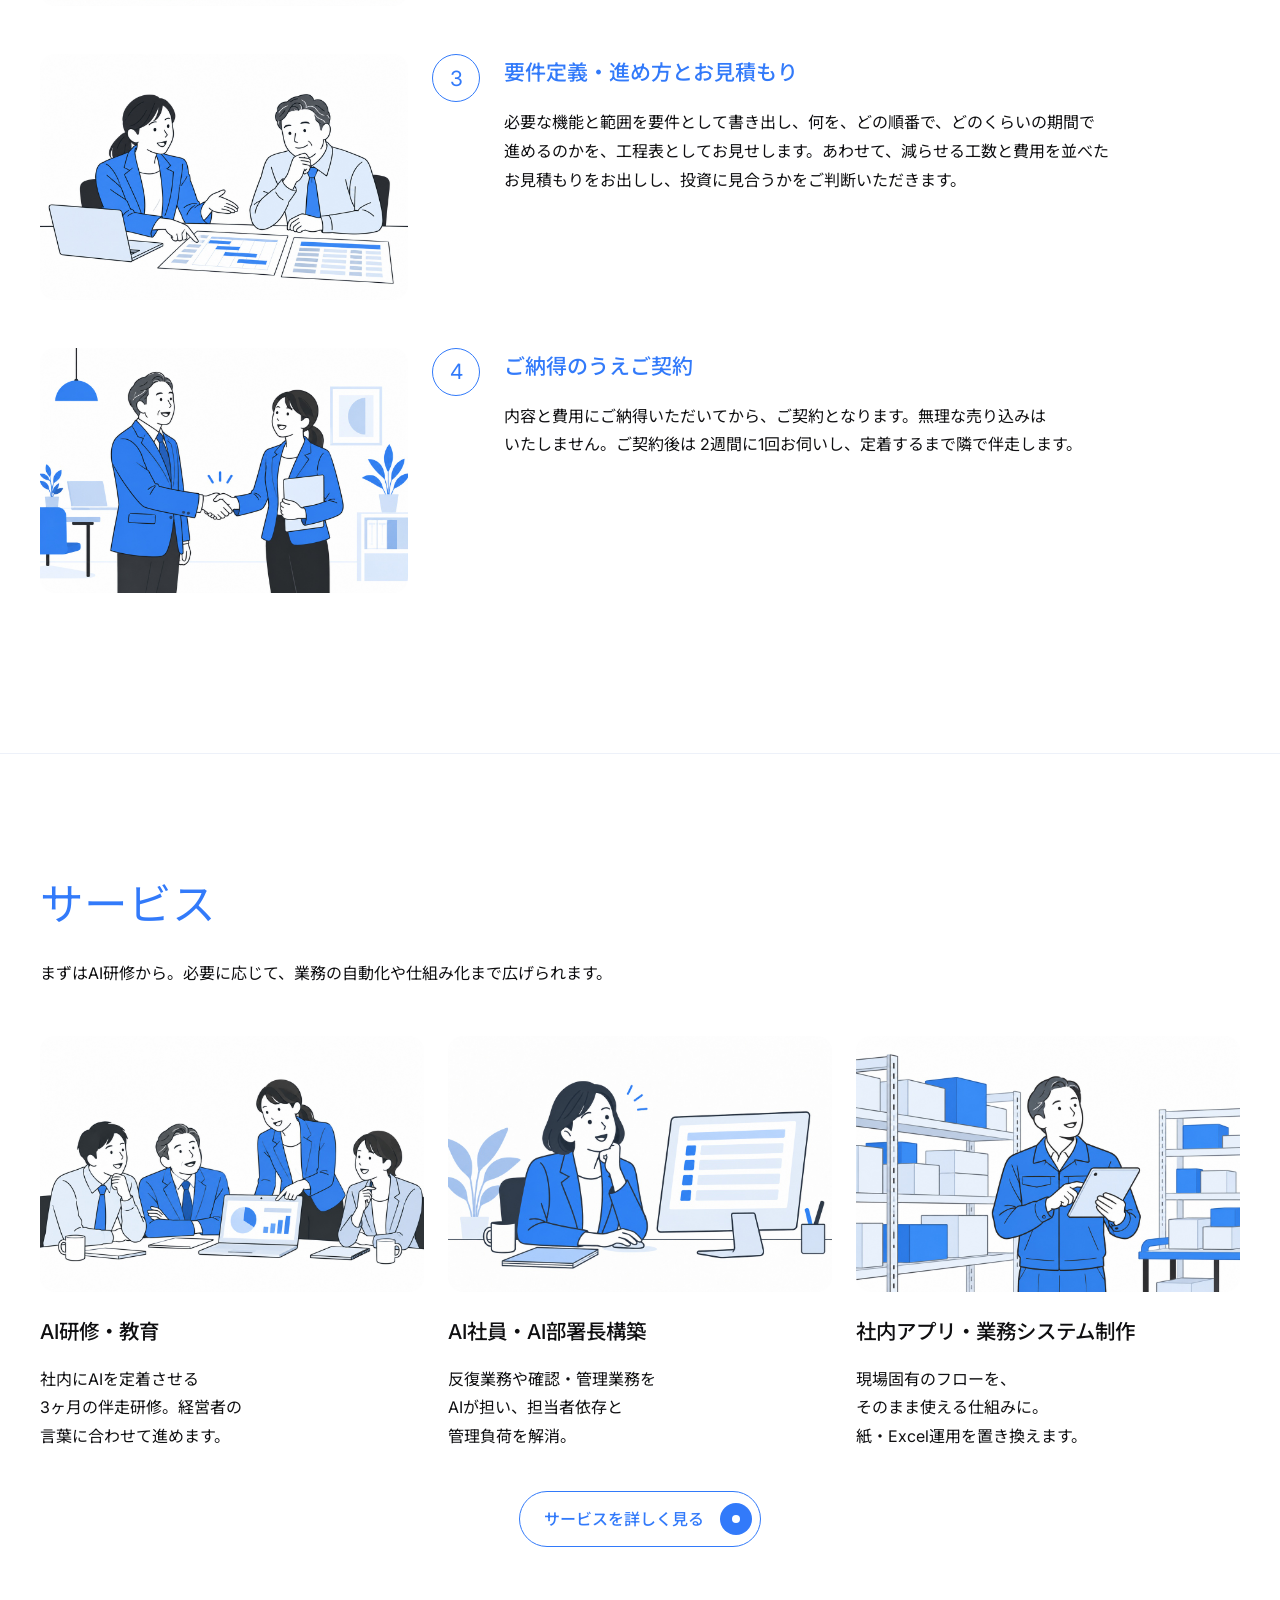
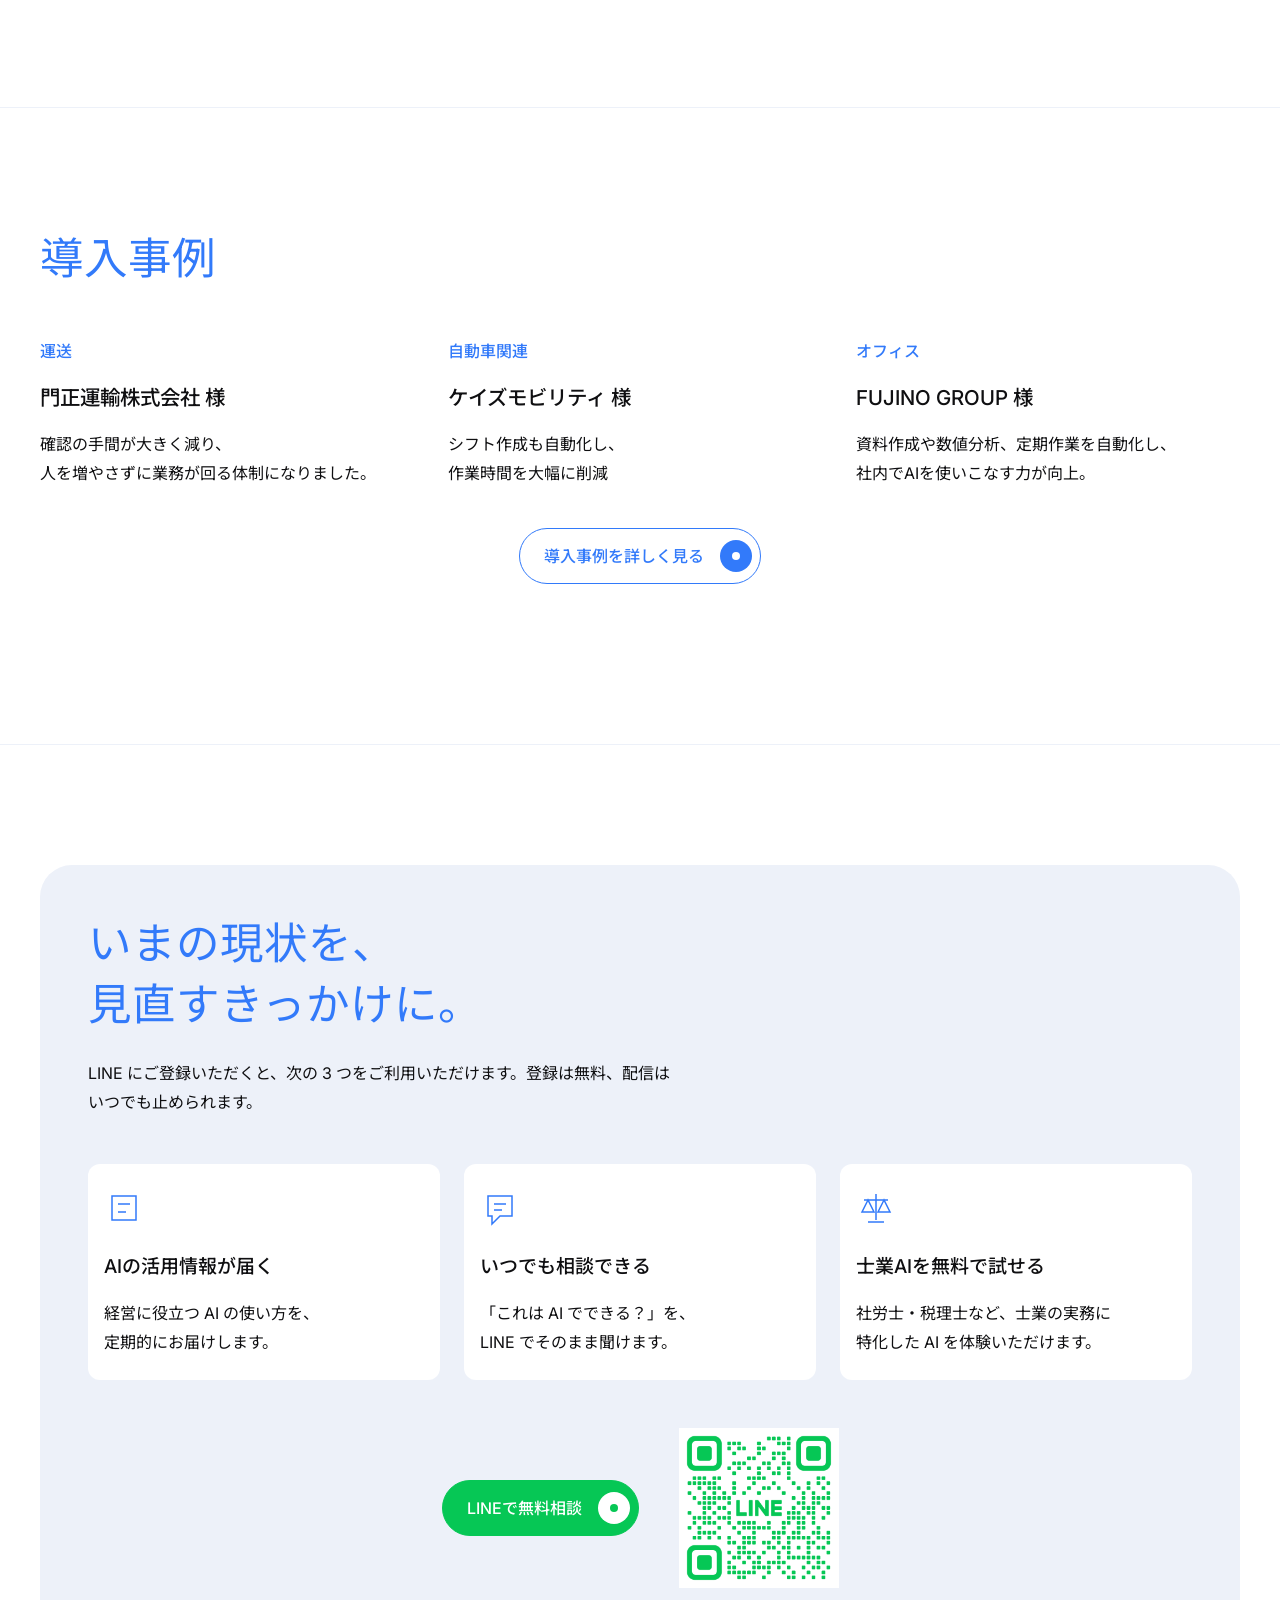
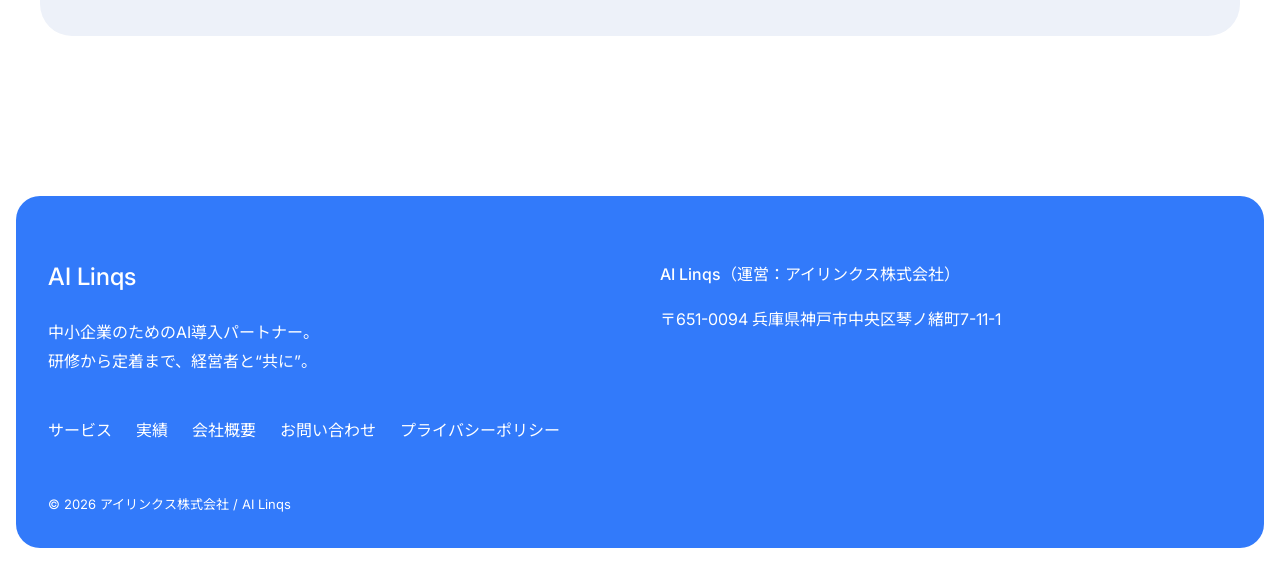
==== commit 4052f292: "「淡路から」→「神戸から」（旧社の表現を修正） Co-Authored-By: Claude Fable 5.1 <noreply@anthropic.com>" ====
--- a/index.html
+++ b/index.html
@@ -1,5 +1,5 @@
 <!DOCTYPE html>
-<html lang="ja"><head><meta charset="UTF-8"><meta name="viewport" content="width=device-width, initial-scale=1"><meta name="robots" content="noindex,nofollow"><meta name="theme-color" content="#FFFFFF"><title>中小企業のためのAI導入パートナー｜AI Linqs</title><meta name="description" content="研修やツール導入で終わらせない。御社の現場に合わせてAIを設計し、使い続けられる状態まで“共に”伴走する。それがAI Linqsです。"><link rel="icon" sizes="32x32" href="assets/favicon-32.png"><link rel="icon" sizes="192x192" href="assets/favicon-192.png"><link rel="apple-touch-icon" sizes="180x180" href="assets/favicon-180.png"><link rel="preconnect" href="https://fonts.googleapis.com"><link rel="preconnect" href="https://fonts.gstatic.com" crossorigin><link href="https://fonts.googleapis.com/css2?family=Inter:wght@400;500;600&amp;family=Noto+Sans+JP:wght@400;500&amp;family=Shippori+Mincho+B1:wght@600&amp;display=swap" rel="stylesheet"><link rel="stylesheet" href="css/style.css"><script src="js/main.js" defer></script></head><body><a class="skip" href="#main">本文へスキップ</a><header class="site-header"><div class="header-inner"><a class="logo" href="index.html">AI Linqs</a><nav class="pill-nav" aria-label="グローバルナビゲーション"><a href="index.html" class="is-active" aria-current="page">トップ</a><a href="about.html">会社概要</a><a href="service.html">サービス</a><a href="works.html">実績</a><a href="contact.html">お問い合わせ</a></nav><div class="header-end"><a class="btn" href="contact.html#contact" data-line-cta>LINEで無料相談<span class="btn-dot" aria-hidden="true"></span></a><button class="burger" id="burger" type="button" aria-label="メニューを開く" aria-expanded="false" aria-controls="spMenu"><span></span><span></span></button></div></div><nav class="sp-menu" id="spMenu" aria-label="スマートフォン用メニュー" hidden><a href="index.html" class="is-active" aria-current="page">トップ</a><a href="about.html">会社概要</a><a href="service.html">サービス</a><a href="works.html">実績</a><a href="contact.html">お問い合わせ</a><a class="btn" href="contact.html#contact" data-line-cta>LINEで無料相談<span class="btn-dot" aria-hidden="true"></span></a></nav><noscript><nav class="nojs-nav" aria-label="ページ一覧"><a href="index.html" class="is-active" aria-current="page">トップ</a><a href="about.html">会社概要</a><a href="service.html">サービス</a><a href="works.html">実績</a><a href="contact.html">お問い合わせ</a></nav></noscript></header><main id="main"><section id="hero" class="hero"><video class="hero-image" autoplay muted loop playsinline preload="metadata" poster="assets/hero-poster.jpg" aria-hidden="true"><source src="assets/hero.mp4" type="video/mp4"></video><div class="hero-inner"><div class="hero-copy"><p class="eyebrow">中小企業のための AI 導入パートナー — KOBE, JAPAN</p><h1 class="catch"><span class="phrase">人とAIの</span><br><span class="phrase">ハイブリッド経営を、</span><br><span class="phrase">当たり前に。</span></h1><p class="lead">研修やツール導入で終わらせない。御社の現場に合わせてAIを設計し、使い続けられる状態まで“共に”伴走する。それがAI Linqsです。</p><a class="btn" href="contact.html#contact" data-line-cta>LINEで無料相談<span class="btn-dot" aria-hidden="true"></span></a></div></div></section><section id="philosophy" class="section "><div class="container"><div class="section-head"><p class="eyebrow">私たちの想い</p><h2 class="catch"><span class="phrase">AIを入れて、</span><br><span class="phrase">人はもっと、人らしく働く。</span></h2></div><div class="philosophy-intro"><div class="prose"><p>私たちがご提案するのは、業務の効率化だけではありません。</p><p>AIに任せられることはAIに任せ、人は、人にしかできない仕事に力を注ぐ。</p><p>働きがいが高まり、生産性が上がり、会社の成長につながっていく。</p><p>それが、AI Linqs の考える「人とAIのハイブリッド経営」です。</p></div><img class="photo" src="assets/il-philosophy.jpg" alt="明るい職場で笑顔で話す社員たちのイメージ" width="1200" height="800" loading="lazy" decoding="async"></div><div class="grid3 pillars"><article class="card pillar"><div class="card-body"><h3><span class="phrase">人の力を、</span><br><span class="phrase">AIで引き出す。</span></h3><p class="card-copy"><span class="phrase">AIは、人を減らすための道具じゃない。</span><br><span class="phrase">一人ひとりが本来の仕事に集中できるように。</span><br><span class="phrase">人と人の“つながり”を、取り戻すために。</span></p></div></article><article class="card pillar"><div class="card-body"><h3><span class="phrase">ともに考え、</span><br><span class="phrase">ともに動く。</span></h3><p class="card-copy"><span class="phrase">外注先ではなく、伴走者として。</span><br><span class="phrase">御社の現場に入り込み、課題を一緒に解く。</span><br><span class="phrase">経営者の隣で、共に勝ちにいくパートナーへ。</span></p></div></article><article class="card pillar"><div class="card-body"><h3><span class="phrase">テクノロジーが、</span><br><span class="phrase">地域の未来を変える。</span></h3><p class="card-copy"><span class="phrase">人とAIのハイブリッド経営を、</span><br><span class="phrase">日本の新しいスタンダードに。</span><br><span class="phrase">その一歩を、淡路から、御社から。</span></p></div></article></div><div class="actions"><a class="btn" href="about.html">会社概要を見る<span class="btn-dot" aria-hidden="true"></span></a></div></div></section><section id="issues" class="section surface-section"><div class="container"><div class="section-head"><h2>こんなお悩み、<span class="phrase">ありませんか？</span></h2></div><div class="grid3 issue-cards"><article class="card "><img class="photo" src="assets/issue-01.jpg" alt="" width="1200" height="800" loading="lazy" decoding="async"><div class="card-body"><h3>確認が、社長に集まる</h3><p class="card-copy">判断や承認が経営者に集中し、売上が伸びるほど業務が詰まる。気づけば現場が止まる原因が自分になっている。</p></div></article><article class="card "><img class="photo" src="assets/issue-02.jpg" alt="" width="1200" height="800" loading="lazy" decoding="async"><div class="card-body"><h3>人を増やしても、ラクにならない</h3><p class="card-copy">採用しても管理工数が減らず、教育の費用ばかり増える。人手は増えたのに利益改善につながらない。</p></div></article><article class="card "><img class="photo" src="assets/issue-03.jpg" alt="" width="1200" height="800" loading="lazy" decoding="async"><div class="card-body"><h3>紙・Excel・口頭が、混在している</h3><p class="card-copy">情報がバラバラで、特定の人がいないと業務が止まる。引き継ぎも属人化し、ノウハウが残らない。</p></div></article></div></div></section><section id="timing" class="section "><div class="container"><div class="timing-layout"><div class="timing-copy"><div class="section-head"><h2>AIを入れるなら、<br>いまです。</h2></div><p class="timing-body"><span class="phrase">人手不足が進むこれからの時代、AIは「人を減らす道具」ではなく、</span><br><span class="phrase">「人の力を引き出す相棒」になります。早く始めた会社ほど、</span><br><span class="phrase">現場に合った使い方が育ちます。まずは、できるところから。</span></p><div class="actions"><a class="btn" href="contact.html#contact" data-line-cta>LINEで無料相談<span class="btn-dot" aria-hidden="true"></span></a></div></div><div class="timing-visual"><svg class="timing-graph" viewBox="0 0 1200 800" preserveAspectRatio="none" aria-hidden="true"><g fill="#EDF1F9"><rect class="g-bar" style="--i:0" x="60" y="450" width="96" height="150" rx="12"/><rect class="g-bar" style="--i:1" x="210" y="385" width="96" height="215" rx="12"/><rect class="g-bar" style="--i:2" x="360" y="310" width="96" height="290" rx="12"/><rect class="g-bar" style="--i:3" x="510" y="225" width="96" height="375" rx="12"/><rect class="g-bar" style="--i:4" x="660" y="145" width="96" height="455" rx="12"/><rect class="g-bar" style="--i:5" x="810" y="55" width="96" height="545" rx="12"/><rect class="g-bar" style="--i:6" x="960" y="-40" width="96" height="640" rx="12"/></g><path class="g-line" pathLength="1" d="M60 560 L258 470 L408 500 L558 360 L708 300 L858 180 L1130 40" fill="none" stroke="#327AFA" stroke-width="5" stroke-linecap="round" stroke-linejoin="round"/><path class="g-arrow" d="M1068 34 L1134 38 L1112 100" fill="none" stroke="#327AFA" stroke-width="5" stroke-linecap="round" stroke-linejoin="round"/></svg><img class="photo" src="assets/timing-cut.webp" alt="机の前でひらめいた表情で顔を上げる経営者と、隣の社員" width="1200" height="800" loading="lazy" decoding="async"><span class="timing-mark" aria-hidden="true"><svg viewBox="0 0 96 96" fill="none" stroke-linecap="round" stroke-linejoin="round"><g class="bulb-rays" stroke="currentColor" stroke-width="3"><path d="M48 4v10"/><path d="M17 17l7 7"/><path d="M79 17l-7 7"/><path d="M4 48h10"/><path d="M82 48h10"/></g><path class="bulb-glass" d="M48 22c-13.300 0-24 10.500-24 23.500 0 8.500 4.500 15 10.500 19.500 2.500 1.900 3.500 4 3.500 7h20c0-3 1-5.100 3.500-7C67.500 60.500 72 54 72 45.500 72 32.500 61.300 22 48 22Z" fill="currentColor"/><path d="M42 58l6-10 6 10" stroke="#FFFFFF" stroke-width="3"/><path d="M48 48v24" stroke="#FFFFFF" stroke-width="3"/><path d="M39 78h18M41 85h14" stroke="currentColor" stroke-width="4"/></svg></span></div></div></div></section><section id="reasons" class="section "><div class="container"><div class="section-head"><p class="eyebrow">選ばれる理由</p><h2>“研修だけ・導入だけ”で、<br><span class="phrase">終わらせない。</span></h2><p class="lead">同じ「AI支援」でも、私たちが大切にしているのはこの3つです。</p></div><div class="grid3 reason-cards"><article class="card "><div class="card-body"><p class="eyebrow">01</p><h3><span class="phrase">進め方をお見せしてから、</span><br><span class="phrase">ご契約。</span></h3><p class="card-copy"><span class="phrase">AIの導入は「何をされるか分からない」のが</span><br><span class="phrase">不安のもと。まず<strong>無料</strong>でお話を伺い、</span><br><span class="phrase">必要なことを整理し、進め方と</span><br><span class="phrase">費用対効果のお見積もりをお出しします。</span><br><span class="phrase">ご納得いただいてから、</span><br><span class="phrase">ご契約です。</span></p></div></article><article class="card "><div class="card-body"><p class="eyebrow">02</p><h3><span class="phrase">アナログ体制の企業の</span><br><span class="phrase">支援が得意。</span></h3><p class="card-copy"><span class="phrase">紙や口頭、Excel が中心でも大丈夫です。</span><br><span class="phrase">「うちはまだ紙がメインで」という</span><br><span class="phrase">会社こそ、伸びしろがあります。</span><br><span class="phrase">今のやり方を否定せず、</span><br><span class="phrase">現場に合わせて</span><br><span class="phrase">設計します。</span></p></div></article><article class="card "><div class="card-body"><p class="eyebrow">03</p><h3><span class="phrase">定着まで、</span><br><span class="phrase">隣で伴走。</span></h3><p class="card-copy"><span class="phrase">資料を渡して終わりにしません。</span><br><span class="phrase">2週間に1回お伺いし、</span><br><span class="phrase">いまの課題をお聞きして、</span><br><span class="phrase">解決策を一緒に見つけます。</span><br><span class="phrase">御社に合わせたオーダーメイドの仕組みを、</span><br><span class="phrase">一緒につくります。</span></p></div></article></div><div class="contract-flow"><h3>ご契約までの流れ</h3><ol class="flow-chart" aria-label="ご契約までの流れ（要約）"><li><span class="flow-no">1</span><span class="flow-label">無料ヒアリング</span></li><li class="flow-arrow" aria-hidden="true">→</li><li><span class="flow-no">2</span><span class="flow-label">必要なことを整理</span></li><li class="flow-arrow" aria-hidden="true">→</li><li><span class="flow-no">3</span><span class="flow-label">要件定義・お見積もり</span></li><li class="flow-arrow" aria-hidden="true">→</li><li class="is-goal"><span class="flow-no">4</span><span class="flow-label">ご納得のうえご契約</span></li></ol><ol class="contract-steps"><li><img class="photo" src="assets/il-step-01.jpg" alt="応接スペースで経営者の話を聞く担当者" width="1200" height="800" loading="lazy" decoding="async"><span class="step-number" aria-hidden="true">1</span><div class="contract-copy"><h4>無料ヒアリング</h4><p><strong>費用はかかりません。</strong>まずは現状とお悩みをお聞かせください。準備は要りません。「何から始めればいいか分からない」という段階で大丈夫です。業務の流れや困りごとを、経営者の言葉のままお話しいただきます。</p></div></li><li><img class="photo" src="assets/il-step-02.jpg" alt="業務の流れを紙とホワイトボードで整理する社員たち" width="1200" height="800" loading="lazy" decoding="async"><span class="step-number" aria-hidden="true">2</span><div class="contract-copy"><h4>必要なことを整理</h4><p>お聞きした内容をもとに、どの業務から手を付けると効果が大きいかを整理します。今のやり方を否定せず、現場の実情に合わせて、無理のない優先順位を一緒に決めていきます。</p></div></li><li><img class="photo" src="assets/il-step-03.jpg" alt="机に広げた工程表と見積もりを説明する担当者" width="1200" height="800" loading="lazy" decoding="async"><span class="step-number" aria-hidden="true">3</span><div class="contract-copy"><h4>要件定義・進め方とお見積もり</h4><p>必要な機能と範囲を要件として書き出し、何を、どの順番で、どのくらいの期間で進めるのかを、工程表としてお見せします。あわせて、減らせる工数と費用を並べたお見積もりをお出しし、投資に見合うかをご判断いただきます。</p></div></li><li><img class="photo" src="assets/il-step-04.jpg" alt="笑顔で契約書類を交わす経営者と担当者" width="1200" height="800" loading="lazy" decoding="async"><span class="step-number" aria-hidden="true">4</span><div class="contract-copy"><h4>ご納得のうえご契約</h4><p>内容と費用にご納得いただいてから、ご契約となります。無理な売り込みはいたしません。ご契約後は 2週間に1回お伺いし、定着するまで隣で伴走します。</p></div></li></ol></div></div></section><section id="service" class="section "><div class="container"><div class="section-head"><h2>サービス</h2><p class="lead">まずはAI研修から。必要に応じて、業務の自動化や仕組み化まで広げられます。</p></div><div class="grid3 service-cards"><article class="card "><img class="photo" src="assets/il-service-training.jpg" width="1200" height="800" loading="lazy" decoding="async" alt=""><div class="card-body"><h3>AI研修・教育</h3><p class="card-copy"><span class="phrase">社内にAIを定着させる</span><br><span class="phrase">3ヶ月の伴走研修。経営者の</span><br><span class="phrase">言葉に合わせて進めます。</span></p></div></article><article class="card "><img class="photo" src="assets/il-service-aistaff.jpg" width="1200" height="800" loading="lazy" decoding="async" alt=""><div class="card-body"><h3>AI社員・AI部署長構築</h3><p class="card-copy"><span class="phrase">反復業務や確認・管理業務を</span><br><span class="phrase">AIが担い、担当者依存と</span><br><span class="phrase">管理負荷を解消。</span></p></div></article><article class="card "><img class="photo" src="assets/il-service-app.jpg" width="1200" height="800" loading="lazy" decoding="async" alt=""><div class="card-body"><h3>社内アプリ・業務システム制作</h3><p class="card-copy"><span class="phrase">現場固有のフローを、</span><br><span class="phrase">そのまま使える仕組みに。</span><br><span class="phrase">紙・Excel運用を置き換えます。</span></p></div></article></div><div class="actions"><a class="btn" href="service.html">サービスを詳しく見る<span class="btn-dot" aria-hidden="true"></span></a></div></div></section><section id="works" class="section "><div class="container"><div class="section-head"><h2>導入事例</h2></div><div class="grid3 case-cards"><article class="card "><!-- 実写が届いたら差し込み：<img class="photo" src="assets/case-01.jpg" alt="" width="1200" height="800" loading="lazy" decoding="async"> --><div class="card-body"><p class="eyebrow">運送</p><h3>門正運輸株式会社 様</h3><p class="card-copy"><span class="phrase">確認の手間が大きく減り、</span><br><span class="phrase">人を増やさずに業務が回る体制になりました。</span></p></div></article><article class="card "><!-- 実写が届いたら差し込み：<img class="photo" src="assets/case-02.jpg" alt="" width="1200" height="800" loading="lazy" decoding="async"> --><div class="card-body"><p class="eyebrow">自動車関連</p><h3>ケイズモビリティ 様</h3><p class="card-copy"><span class="phrase">シフト作成も自動化し、</span><br><span class="phrase">作業時間を大幅に削減</span></p></div></article><article class="card "><!-- 実写が届いたら差し込み：<img class="photo" src="assets/case-03.jpg" alt="" width="1200" height="800" loading="lazy" decoding="async"> --><div class="card-body"><p class="eyebrow">オフィス</p><h3>FUJINO GROUP 様</h3><p class="card-copy"><span class="phrase">資料作成や数値分析、定期作業を自動化し、</span><br><span class="phrase">社内でAIを使いこなす力が向上。</span></p></div></article></div><p class="note"></p><div class="actions"><a class="btn" href="works.html">導入事例を詳しく見る<span class="btn-dot" aria-hidden="true"></span></a></div></div></section><section id="line" class="section "><div class="container"><div class="line-frame"><div class="section-head"><h2>いまの現状を、<br><span class="phrase">見直すきっかけに。</span></h2><p class="lead">LINE にご登録いただくと、次の 3 つをご利用いただけます。登録は無料、配信はいつでも止められます。</p></div><div class="grid3 benefits"><article class="card "><svg class="line-icon" viewBox="0 0 40 40" aria-hidden="true"><path d="M8 8h24v24H8z M14 16h12 M14 24h8"/></svg><div class="card-body"><h3>AIの活用情報が届く</h3><p class="card-copy"><span class="phrase">経営に役立つ AI の使い方を、</span><br><span class="phrase">定期的にお届けします。</span></p></div></article><article class="card "><svg class="line-icon" viewBox="0 0 40 40" aria-hidden="true"><path d="M8 8h24v20H20l-8 8v-8H8z M14 16h12 M14 22h8"/></svg><div class="card-body"><h3>いつでも相談できる</h3><p class="card-copy"><span class="phrase">「これは AI でできる？」を、</span><br><span class="phrase">LINE でそのまま聞けます。</span></p></div></article><article class="card "><svg class="line-icon" viewBox="0 0 40 40" aria-hidden="true"><path d="M20 6v26 M8 12h24 M12 12l-6 12h12z M28 12l-6 12h12z M12 34h16"/></svg><div class="card-body"><h3>士業AIを無料で試せる</h3><p class="card-copy"><span class="phrase">社労士・税理士など、士業の実務に</span><br><span class="phrase">特化した AI を体験いただけます。</span></p></div></article></div><div class="line-action"><a class="btn" href="contact.html#contact" data-line-cta>LINEで無料相談<span class="btn-dot" aria-hidden="true"></span></a><img class="qr pc-only" src="assets/line-qr.png" alt="LINE友だち追加QRコード" width="160" height="160"></div></div></div></section></main><footer class="footer">
+<html lang="ja"><head><meta charset="UTF-8"><meta name="viewport" content="width=device-width, initial-scale=1"><meta name="robots" content="noindex,nofollow"><meta name="theme-color" content="#FFFFFF"><title>中小企業のためのAI導入パートナー｜AI Linqs</title><meta name="description" content="研修やツール導入で終わらせない。御社の現場に合わせてAIを設計し、使い続けられる状態まで“共に”伴走する。それがAI Linqsです。"><link rel="icon" sizes="32x32" href="assets/favicon-32.png"><link rel="icon" sizes="192x192" href="assets/favicon-192.png"><link rel="apple-touch-icon" sizes="180x180" href="assets/favicon-180.png"><link rel="preconnect" href="https://fonts.googleapis.com"><link rel="preconnect" href="https://fonts.gstatic.com" crossorigin><link href="https://fonts.googleapis.com/css2?family=Inter:wght@400;500;600&amp;family=Noto+Sans+JP:wght@400;500&amp;family=Shippori+Mincho+B1:wght@600&amp;display=swap" rel="stylesheet"><link rel="stylesheet" href="css/style.css"><script src="js/main.js" defer></script></head><body><a class="skip" href="#main">本文へスキップ</a><header class="site-header"><div class="header-inner"><a class="logo" href="index.html">AI Linqs</a><nav class="pill-nav" aria-label="グローバルナビゲーション"><a href="index.html" class="is-active" aria-current="page">トップ</a><a href="about.html">会社概要</a><a href="service.html">サービス</a><a href="works.html">実績</a><a href="contact.html">お問い合わせ</a></nav><div class="header-end"><a class="btn" href="contact.html#contact" data-line-cta>LINEで無料相談<span class="btn-dot" aria-hidden="true"></span></a><button class="burger" id="burger" type="button" aria-label="メニューを開く" aria-expanded="false" aria-controls="spMenu"><span></span><span></span></button></div></div><nav class="sp-menu" id="spMenu" aria-label="スマートフォン用メニュー" hidden><a href="index.html" class="is-active" aria-current="page">トップ</a><a href="about.html">会社概要</a><a href="service.html">サービス</a><a href="works.html">実績</a><a href="contact.html">お問い合わせ</a><a class="btn" href="contact.html#contact" data-line-cta>LINEで無料相談<span class="btn-dot" aria-hidden="true"></span></a></nav><noscript><nav class="nojs-nav" aria-label="ページ一覧"><a href="index.html" class="is-active" aria-current="page">トップ</a><a href="about.html">会社概要</a><a href="service.html">サービス</a><a href="works.html">実績</a><a href="contact.html">お問い合わせ</a></nav></noscript></header><main id="main"><section id="hero" class="hero"><video class="hero-image" autoplay muted loop playsinline preload="metadata" poster="assets/hero-poster.jpg" aria-hidden="true"><source src="assets/hero.mp4" type="video/mp4"></video><div class="hero-inner"><div class="hero-copy"><p class="eyebrow">中小企業のための AI 導入パートナー — KOBE, JAPAN</p><h1 class="catch"><span class="phrase">人とAIの</span><br><span class="phrase">ハイブリッド経営を、</span><br><span class="phrase">当たり前に。</span></h1><p class="lead">研修やツール導入で終わらせない。御社の現場に合わせてAIを設計し、使い続けられる状態まで“共に”伴走する。それがAI Linqsです。</p><a class="btn" href="contact.html#contact" data-line-cta>LINEで無料相談<span class="btn-dot" aria-hidden="true"></span></a></div></div></section><section id="philosophy" class="section "><div class="container"><div class="section-head"><p class="eyebrow">私たちの想い</p><h2 class="catch"><span class="phrase">AIを入れて、</span><br><span class="phrase">人はもっと、人らしく働く。</span></h2></div><div class="philosophy-intro"><div class="prose"><p>私たちがご提案するのは、業務の効率化だけではありません。</p><p>AIに任せられることはAIに任せ、人は、人にしかできない仕事に力を注ぐ。</p><p>働きがいが高まり、生産性が上がり、会社の成長につながっていく。</p><p>それが、AI Linqs の考える「人とAIのハイブリッド経営」です。</p></div><img class="photo" src="assets/il-philosophy.jpg" alt="明るい職場で笑顔で話す社員たちのイメージ" width="1200" height="800" loading="lazy" decoding="async"></div><div class="grid3 pillars"><article class="card pillar"><div class="card-body"><h3><span class="phrase">人の力を、</span><br><span class="phrase">AIで引き出す。</span></h3><p class="card-copy"><span class="phrase">AIは、人を減らすための道具じゃない。</span><br><span class="phrase">一人ひとりが本来の仕事に集中できるように。</span><br><span class="phrase">人と人の“つながり”を、取り戻すために。</span></p></div></article><article class="card pillar"><div class="card-body"><h3><span class="phrase">ともに考え、</span><br><span class="phrase">ともに動く。</span></h3><p class="card-copy"><span class="phrase">外注先ではなく、伴走者として。</span><br><span class="phrase">御社の現場に入り込み、課題を一緒に解く。</span><br><span class="phrase">経営者の隣で、共に勝ちにいくパートナーへ。</span></p></div></article><article class="card pillar"><div class="card-body"><h3><span class="phrase">テクノロジーが、</span><br><span class="phrase">地域の未来を変える。</span></h3><p class="card-copy"><span class="phrase">人とAIのハイブリッド経営を、</span><br><span class="phrase">日本の新しいスタンダードに。</span><br><span class="phrase">その一歩を、神戸から、御社から。</span></p></div></article></div><div class="actions"><a class="btn" href="about.html">会社概要を見る<span class="btn-dot" aria-hidden="true"></span></a></div></div></section><section id="issues" class="section surface-section"><div class="container"><div class="section-head"><h2>こんなお悩み、<span class="phrase">ありませんか？</span></h2></div><div class="grid3 issue-cards"><article class="card "><img class="photo" src="assets/issue-01.jpg" alt="" width="1200" height="800" loading="lazy" decoding="async"><div class="card-body"><h3>確認が、社長に集まる</h3><p class="card-copy">判断や承認が経営者に集中し、売上が伸びるほど業務が詰まる。気づけば現場が止まる原因が自分になっている。</p></div></article><article class="card "><img class="photo" src="assets/issue-02.jpg" alt="" width="1200" height="800" loading="lazy" decoding="async"><div class="card-body"><h3>人を増やしても、ラクにならない</h3><p class="card-copy">採用しても管理工数が減らず、教育の費用ばかり増える。人手は増えたのに利益改善につながらない。</p></div></article><article class="card "><img class="photo" src="assets/issue-03.jpg" alt="" width="1200" height="800" loading="lazy" decoding="async"><div class="card-body"><h3>紙・Excel・口頭が、混在している</h3><p class="card-copy">情報がバラバラで、特定の人がいないと業務が止まる。引き継ぎも属人化し、ノウハウが残らない。</p></div></article></div></div></section><section id="timing" class="section "><div class="container"><div class="timing-layout"><div class="timing-copy"><div class="section-head"><h2>AIを入れるなら、<br>いまです。</h2></div><p class="timing-body"><span class="phrase">人手不足が進むこれからの時代、AIは「人を減らす道具」ではなく、</span><br><span class="phrase">「人の力を引き出す相棒」になります。早く始めた会社ほど、</span><br><span class="phrase">現場に合った使い方が育ちます。まずは、できるところから。</span></p><div class="actions"><a class="btn" href="contact.html#contact" data-line-cta>LINEで無料相談<span class="btn-dot" aria-hidden="true"></span></a></div></div><div class="timing-visual"><svg class="timing-graph" viewBox="0 0 1200 800" preserveAspectRatio="none" aria-hidden="true"><g fill="#EDF1F9"><rect class="g-bar" style="--i:0" x="60" y="450" width="96" height="150" rx="12"/><rect class="g-bar" style="--i:1" x="210" y="385" width="96" height="215" rx="12"/><rect class="g-bar" style="--i:2" x="360" y="310" width="96" height="290" rx="12"/><rect class="g-bar" style="--i:3" x="510" y="225" width="96" height="375" rx="12"/><rect class="g-bar" style="--i:4" x="660" y="145" width="96" height="455" rx="12"/><rect class="g-bar" style="--i:5" x="810" y="55" width="96" height="545" rx="12"/><rect class="g-bar" style="--i:6" x="960" y="-40" width="96" height="640" rx="12"/></g><path class="g-line" pathLength="1" d="M60 560 L258 470 L408 500 L558 360 L708 300 L858 180 L1130 40" fill="none" stroke="#327AFA" stroke-width="5" stroke-linecap="round" stroke-linejoin="round"/><path class="g-arrow" d="M1068 34 L1134 38 L1112 100" fill="none" stroke="#327AFA" stroke-width="5" stroke-linecap="round" stroke-linejoin="round"/></svg><img class="photo" src="assets/timing-cut.webp" alt="机の前でひらめいた表情で顔を上げる経営者と、隣の社員" width="1200" height="800" loading="lazy" decoding="async"><span class="timing-mark" aria-hidden="true"><svg viewBox="0 0 96 96" fill="none" stroke-linecap="round" stroke-linejoin="round"><g class="bulb-rays" stroke="currentColor" stroke-width="3"><path d="M48 4v10"/><path d="M17 17l7 7"/><path d="M79 17l-7 7"/><path d="M4 48h10"/><path d="M82 48h10"/></g><path class="bulb-glass" d="M48 22c-13.300 0-24 10.500-24 23.500 0 8.500 4.500 15 10.500 19.500 2.500 1.900 3.500 4 3.500 7h20c0-3 1-5.100 3.500-7C67.500 60.500 72 54 72 45.500 72 32.500 61.300 22 48 22Z" fill="currentColor"/><path d="M42 58l6-10 6 10" stroke="#FFFFFF" stroke-width="3"/><path d="M48 48v24" stroke="#FFFFFF" stroke-width="3"/><path d="M39 78h18M41 85h14" stroke="currentColor" stroke-width="4"/></svg></span></div></div></div></section><section id="reasons" class="section "><div class="container"><div class="section-head"><p class="eyebrow">選ばれる理由</p><h2>“研修だけ・導入だけ”で、<br><span class="phrase">終わらせない。</span></h2><p class="lead">同じ「AI支援」でも、私たちが大切にしているのはこの3つです。</p></div><div class="grid3 reason-cards"><article class="card "><div class="card-body"><p class="eyebrow">01</p><h3><span class="phrase">進め方をお見せしてから、</span><br><span class="phrase">ご契約。</span></h3><p class="card-copy"><span class="phrase">AIの導入は「何をされるか分からない」のが</span><br><span class="phrase">不安のもと。まず<strong>無料</strong>でお話を伺い、</span><br><span class="phrase">必要なことを整理し、進め方と</span><br><span class="phrase">費用対効果のお見積もりをお出しします。</span><br><span class="phrase">ご納得いただいてから、</span><br><span class="phrase">ご契約です。</span></p></div></article><article class="card "><div class="card-body"><p class="eyebrow">02</p><h3><span class="phrase">アナログ体制の企業の</span><br><span class="phrase">支援が得意。</span></h3><p class="card-copy"><span class="phrase">紙や口頭、Excel が中心でも大丈夫です。</span><br><span class="phrase">「うちはまだ紙がメインで」という</span><br><span class="phrase">会社こそ、伸びしろがあります。</span><br><span class="phrase">今のやり方を否定せず、</span><br><span class="phrase">現場に合わせて</span><br><span class="phrase">設計します。</span></p></div></article><article class="card "><div class="card-body"><p class="eyebrow">03</p><h3><span class="phrase">定着まで、</span><br><span class="phrase">隣で伴走。</span></h3><p class="card-copy"><span class="phrase">資料を渡して終わりにしません。</span><br><span class="phrase">2週間に1回お伺いし、</span><br><span class="phrase">いまの課題をお聞きして、</span><br><span class="phrase">解決策を一緒に見つけます。</span><br><span class="phrase">御社に合わせたオーダーメイドの仕組みを、</span><br><span class="phrase">一緒につくります。</span></p></div></article></div><div class="contract-flow"><h3>ご契約までの流れ</h3><ol class="flow-chart" aria-label="ご契約までの流れ（要約）"><li><span class="flow-no">1</span><span class="flow-label">無料ヒアリング</span></li><li class="flow-arrow" aria-hidden="true">→</li><li><span class="flow-no">2</span><span class="flow-label">必要なことを整理</span></li><li class="flow-arrow" aria-hidden="true">→</li><li><span class="flow-no">3</span><span class="flow-label">要件定義・お見積もり</span></li><li class="flow-arrow" aria-hidden="true">→</li><li class="is-goal"><span class="flow-no">4</span><span class="flow-label">ご納得のうえご契約</span></li></ol><ol class="contract-steps"><li><img class="photo" src="assets/il-step-01.jpg" alt="応接スペースで経営者の話を聞く担当者" width="1200" height="800" loading="lazy" decoding="async"><span class="step-number" aria-hidden="true">1</span><div class="contract-copy"><h4>無料ヒアリング</h4><p><strong>費用はかかりません。</strong>まずは現状とお悩みをお聞かせください。準備は要りません。「何から始めればいいか分からない」という段階で大丈夫です。業務の流れや困りごとを、経営者の言葉のままお話しいただきます。</p></div></li><li><img class="photo" src="assets/il-step-02.jpg" alt="業務の流れを紙とホワイトボードで整理する社員たち" width="1200" height="800" loading="lazy" decoding="async"><span class="step-number" aria-hidden="true">2</span><div class="contract-copy"><h4>必要なことを整理</h4><p>お聞きした内容をもとに、どの業務から手を付けると効果が大きいかを整理します。今のやり方を否定せず、現場の実情に合わせて、無理のない優先順位を一緒に決めていきます。</p></div></li><li><img class="photo" src="assets/il-step-03.jpg" alt="机に広げた工程表と見積もりを説明する担当者" width="1200" height="800" loading="lazy" decoding="async"><span class="step-number" aria-hidden="true">3</span><div class="contract-copy"><h4>要件定義・進め方とお見積もり</h4><p>必要な機能と範囲を要件として書き出し、何を、どの順番で、どのくらいの期間で進めるのかを、工程表としてお見せします。あわせて、減らせる工数と費用を並べたお見積もりをお出しし、投資に見合うかをご判断いただきます。</p></div></li><li><img class="photo" src="assets/il-step-04.jpg" alt="笑顔で契約書類を交わす経営者と担当者" width="1200" height="800" loading="lazy" decoding="async"><span class="step-number" aria-hidden="true">4</span><div class="contract-copy"><h4>ご納得のうえご契約</h4><p>内容と費用にご納得いただいてから、ご契約となります。無理な売り込みはいたしません。ご契約後は 2週間に1回お伺いし、定着するまで隣で伴走します。</p></div></li></ol></div></div></section><section id="service" class="section "><div class="container"><div class="section-head"><h2>サービス</h2><p class="lead">まずはAI研修から。必要に応じて、業務の自動化や仕組み化まで広げられます。</p></div><div class="grid3 service-cards"><article class="card "><img class="photo" src="assets/il-service-training.jpg" width="1200" height="800" loading="lazy" decoding="async" alt=""><div class="card-body"><h3>AI研修・教育</h3><p class="card-copy"><span class="phrase">社内にAIを定着させる</span><br><span class="phrase">3ヶ月の伴走研修。経営者の</span><br><span class="phrase">言葉に合わせて進めます。</span></p></div></article><article class="card "><img class="photo" src="assets/il-service-aistaff.jpg" width="1200" height="800" loading="lazy" decoding="async" alt=""><div class="card-body"><h3>AI社員・AI部署長構築</h3><p class="card-copy"><span class="phrase">反復業務や確認・管理業務を</span><br><span class="phrase">AIが担い、担当者依存と</span><br><span class="phrase">管理負荷を解消。</span></p></div></article><article class="card "><img class="photo" src="assets/il-service-app.jpg" width="1200" height="800" loading="lazy" decoding="async" alt=""><div class="card-body"><h3>社内アプリ・業務システム制作</h3><p class="card-copy"><span class="phrase">現場固有のフローを、</span><br><span class="phrase">そのまま使える仕組みに。</span><br><span class="phrase">紙・Excel運用を置き換えます。</span></p></div></article></div><div class="actions"><a class="btn" href="service.html">サービスを詳しく見る<span class="btn-dot" aria-hidden="true"></span></a></div></div></section><section id="works" class="section "><div class="container"><div class="section-head"><h2>導入事例</h2></div><div class="grid3 case-cards"><article class="card "><!-- 実写が届いたら差し込み：<img class="photo" src="assets/case-01.jpg" alt="" width="1200" height="800" loading="lazy" decoding="async"> --><div class="card-body"><p class="eyebrow">運送</p><h3>門正運輸株式会社 様</h3><p class="card-copy"><span class="phrase">確認の手間が大きく減り、</span><br><span class="phrase">人を増やさずに業務が回る体制になりました。</span></p></div></article><article class="card "><!-- 実写が届いたら差し込み：<img class="photo" src="assets/case-02.jpg" alt="" width="1200" height="800" loading="lazy" decoding="async"> --><div class="card-body"><p class="eyebrow">自動車関連</p><h3>ケイズモビリティ 様</h3><p class="card-copy"><span class="phrase">シフト作成も自動化し、</span><br><span class="phrase">作業時間を大幅に削減</span></p></div></article><article class="card "><!-- 実写が届いたら差し込み：<img class="photo" src="assets/case-03.jpg" alt="" width="1200" height="800" loading="lazy" decoding="async"> --><div class="card-body"><p class="eyebrow">オフィス</p><h3>FUJINO GROUP 様</h3><p class="card-copy"><span class="phrase">資料作成や数値分析、定期作業を自動化し、</span><br><span class="phrase">社内でAIを使いこなす力が向上。</span></p></div></article></div><p class="note"></p><div class="actions"><a class="btn" href="works.html">導入事例を詳しく見る<span class="btn-dot" aria-hidden="true"></span></a></div></div></section><section id="line" class="section "><div class="container"><div class="line-frame"><div class="section-head"><h2>いまの現状を、<br><span class="phrase">見直すきっかけに。</span></h2><p class="lead">LINE にご登録いただくと、次の 3 つをご利用いただけます。登録は無料、配信はいつでも止められます。</p></div><div class="grid3 benefits"><article class="card "><svg class="line-icon" viewBox="0 0 40 40" aria-hidden="true"><path d="M8 8h24v24H8z M14 16h12 M14 24h8"/></svg><div class="card-body"><h3>AIの活用情報が届く</h3><p class="card-copy"><span class="phrase">経営に役立つ AI の使い方を、</span><br><span class="phrase">定期的にお届けします。</span></p></div></article><article class="card "><svg class="line-icon" viewBox="0 0 40 40" aria-hidden="true"><path d="M8 8h24v20H20l-8 8v-8H8z M14 16h12 M14 22h8"/></svg><div class="card-body"><h3>いつでも相談できる</h3><p class="card-copy"><span class="phrase">「これは AI でできる？」を、</span><br><span class="phrase">LINE でそのまま聞けます。</span></p></div></article><article class="card "><svg class="line-icon" viewBox="0 0 40 40" aria-hidden="true"><path d="M20 6v26 M8 12h24 M12 12l-6 12h12z M28 12l-6 12h12z M12 34h16"/></svg><div class="card-body"><h3>士業AIを無料で試せる</h3><p class="card-copy"><span class="phrase">社労士・税理士など、士業の実務に</span><br><span class="phrase">特化した AI を体験いただけます。</span></p></div></article></div><div class="line-action"><a class="btn" href="contact.html#contact" data-line-cta>LINEで無料相談<span class="btn-dot" aria-hidden="true"></span></a><img class="qr pc-only" src="assets/line-qr.png" alt="LINE友だち追加QRコード" width="160" height="160"></div></div></div></section></main><footer class="footer">
   <div class="container">
     <div class="footer__grid">
       <div>
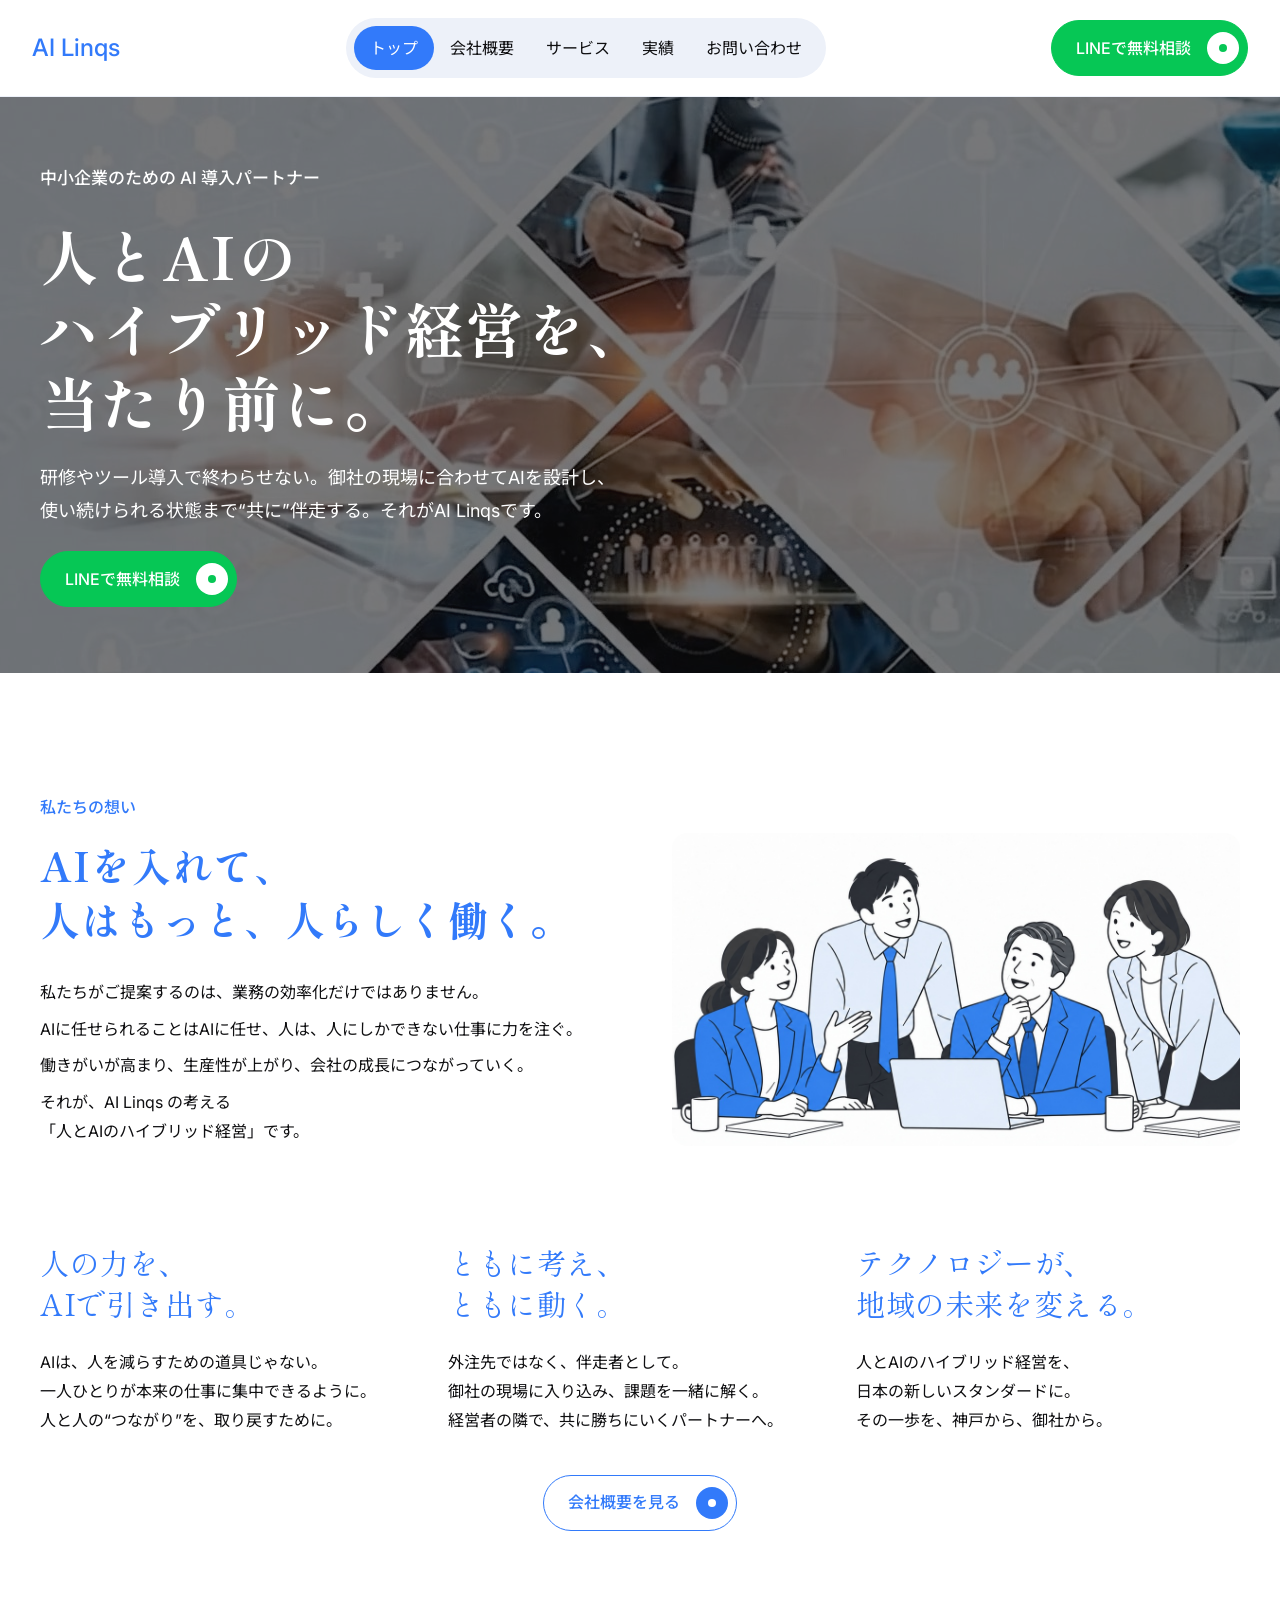
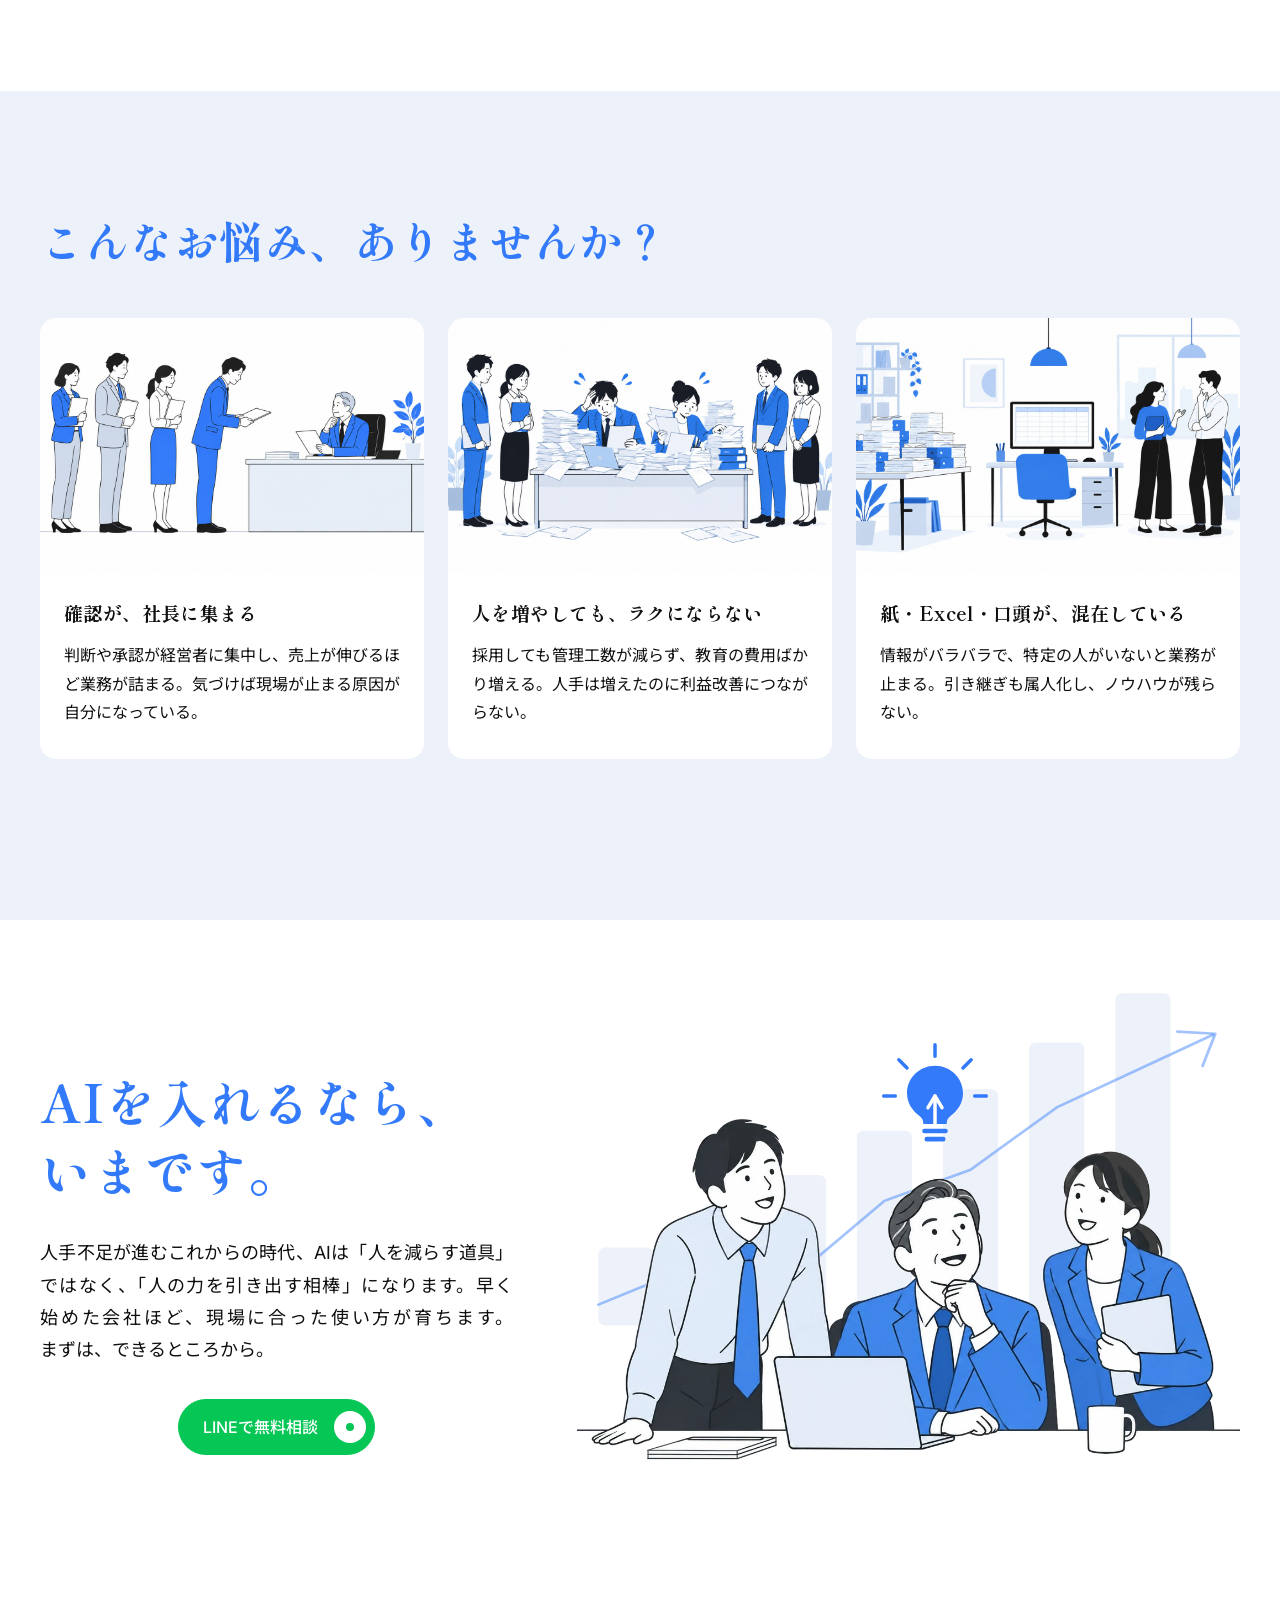
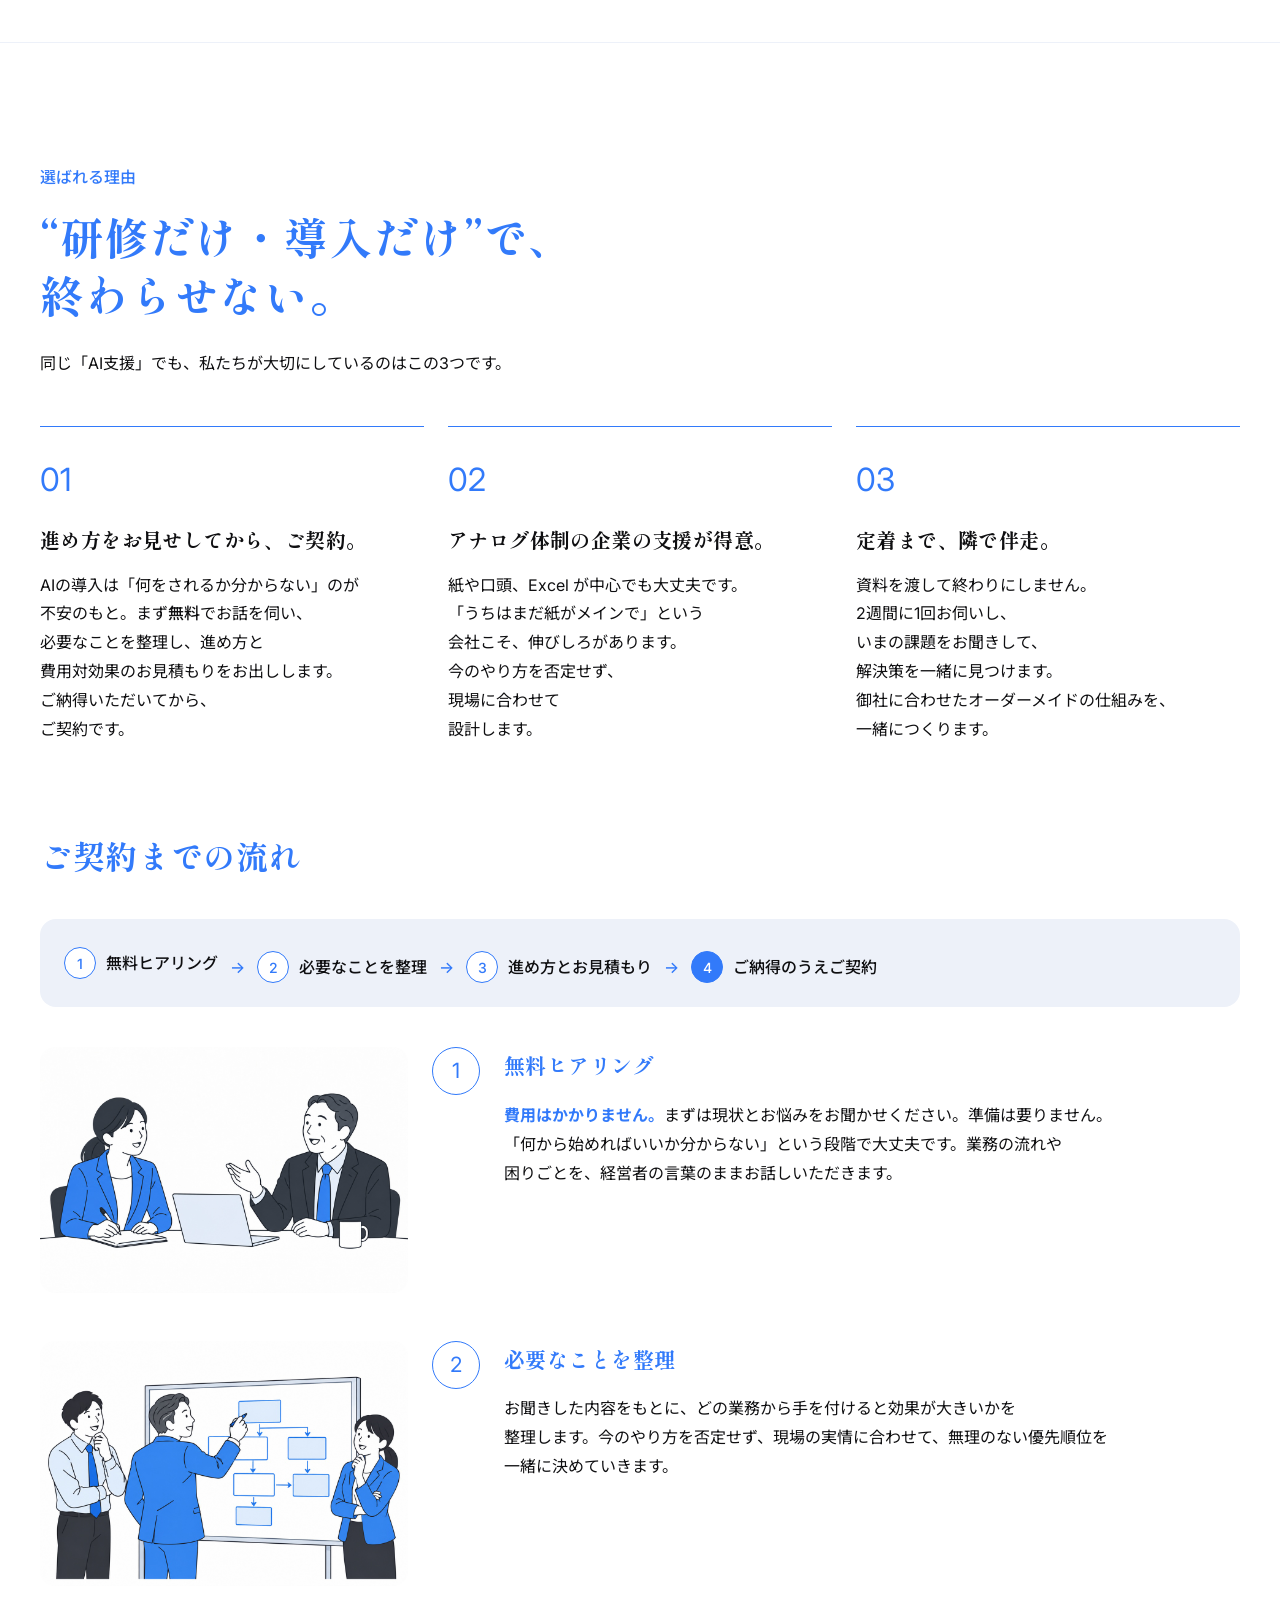
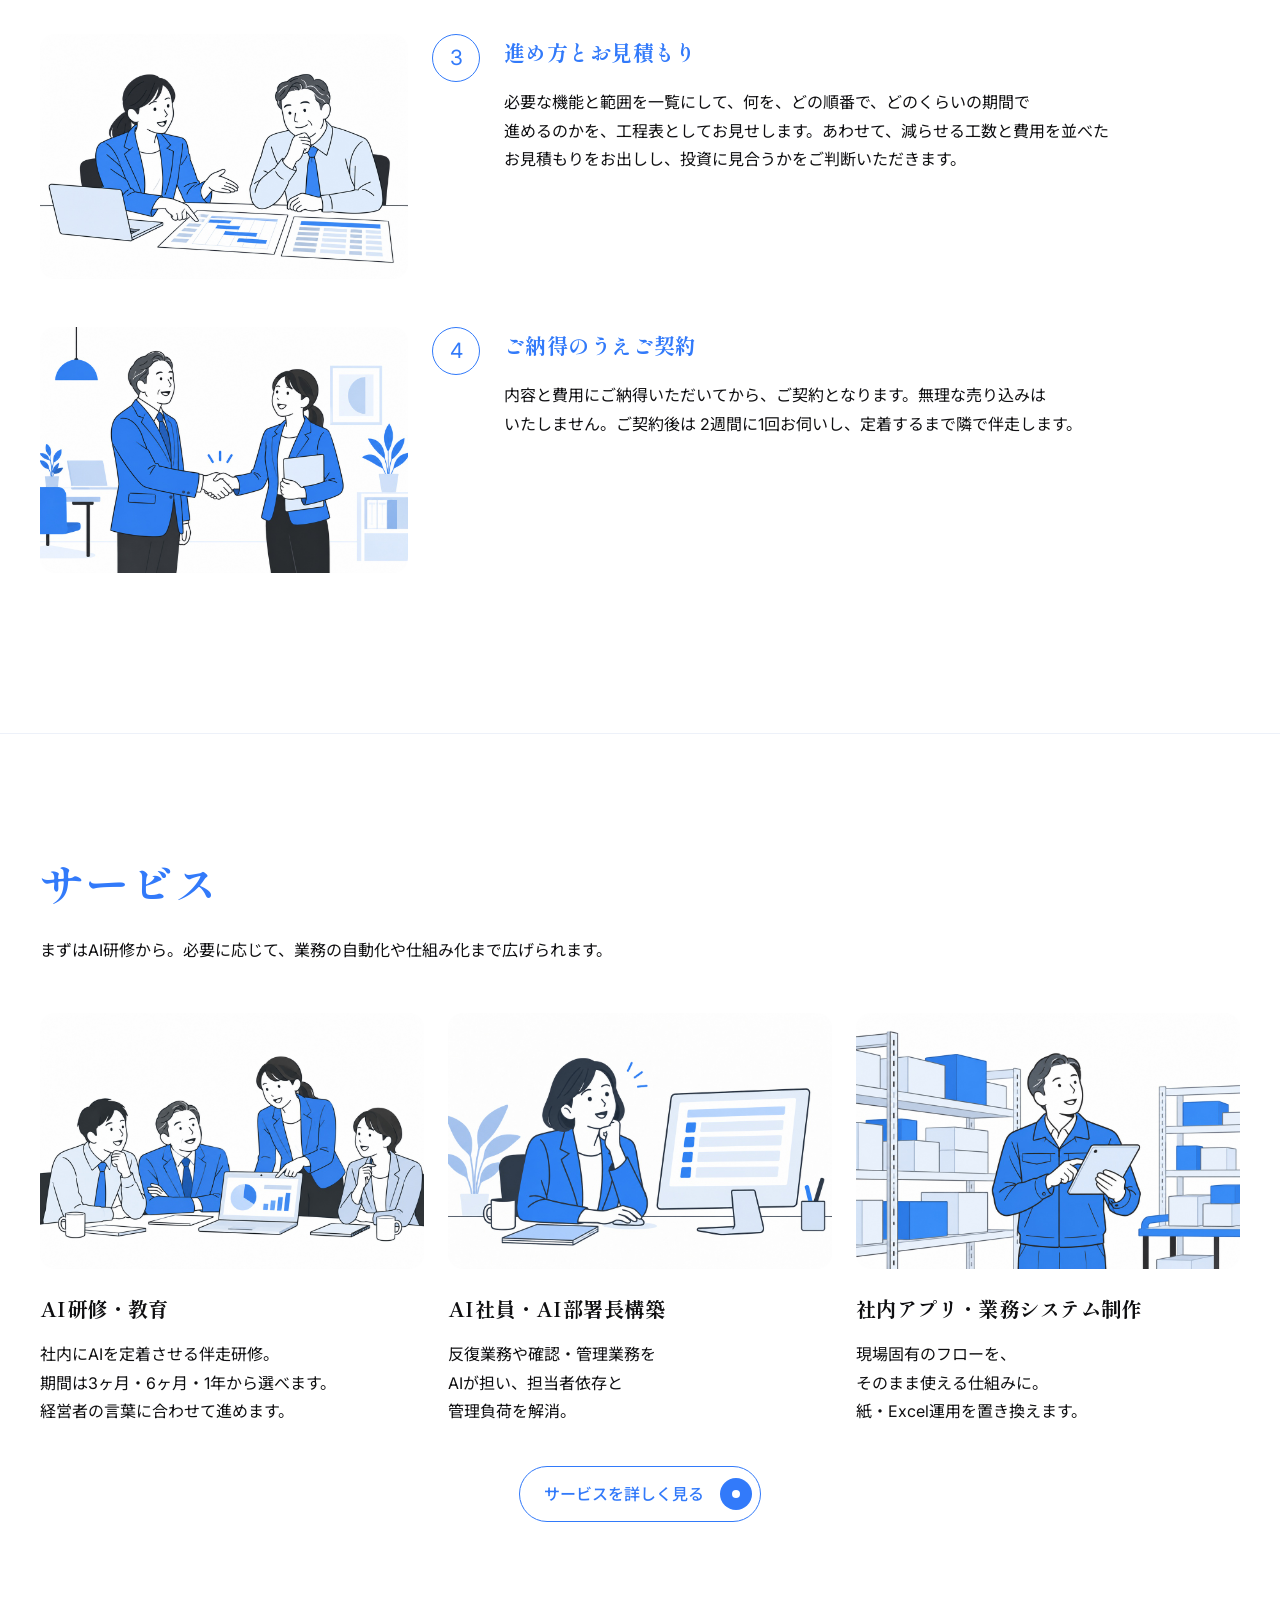
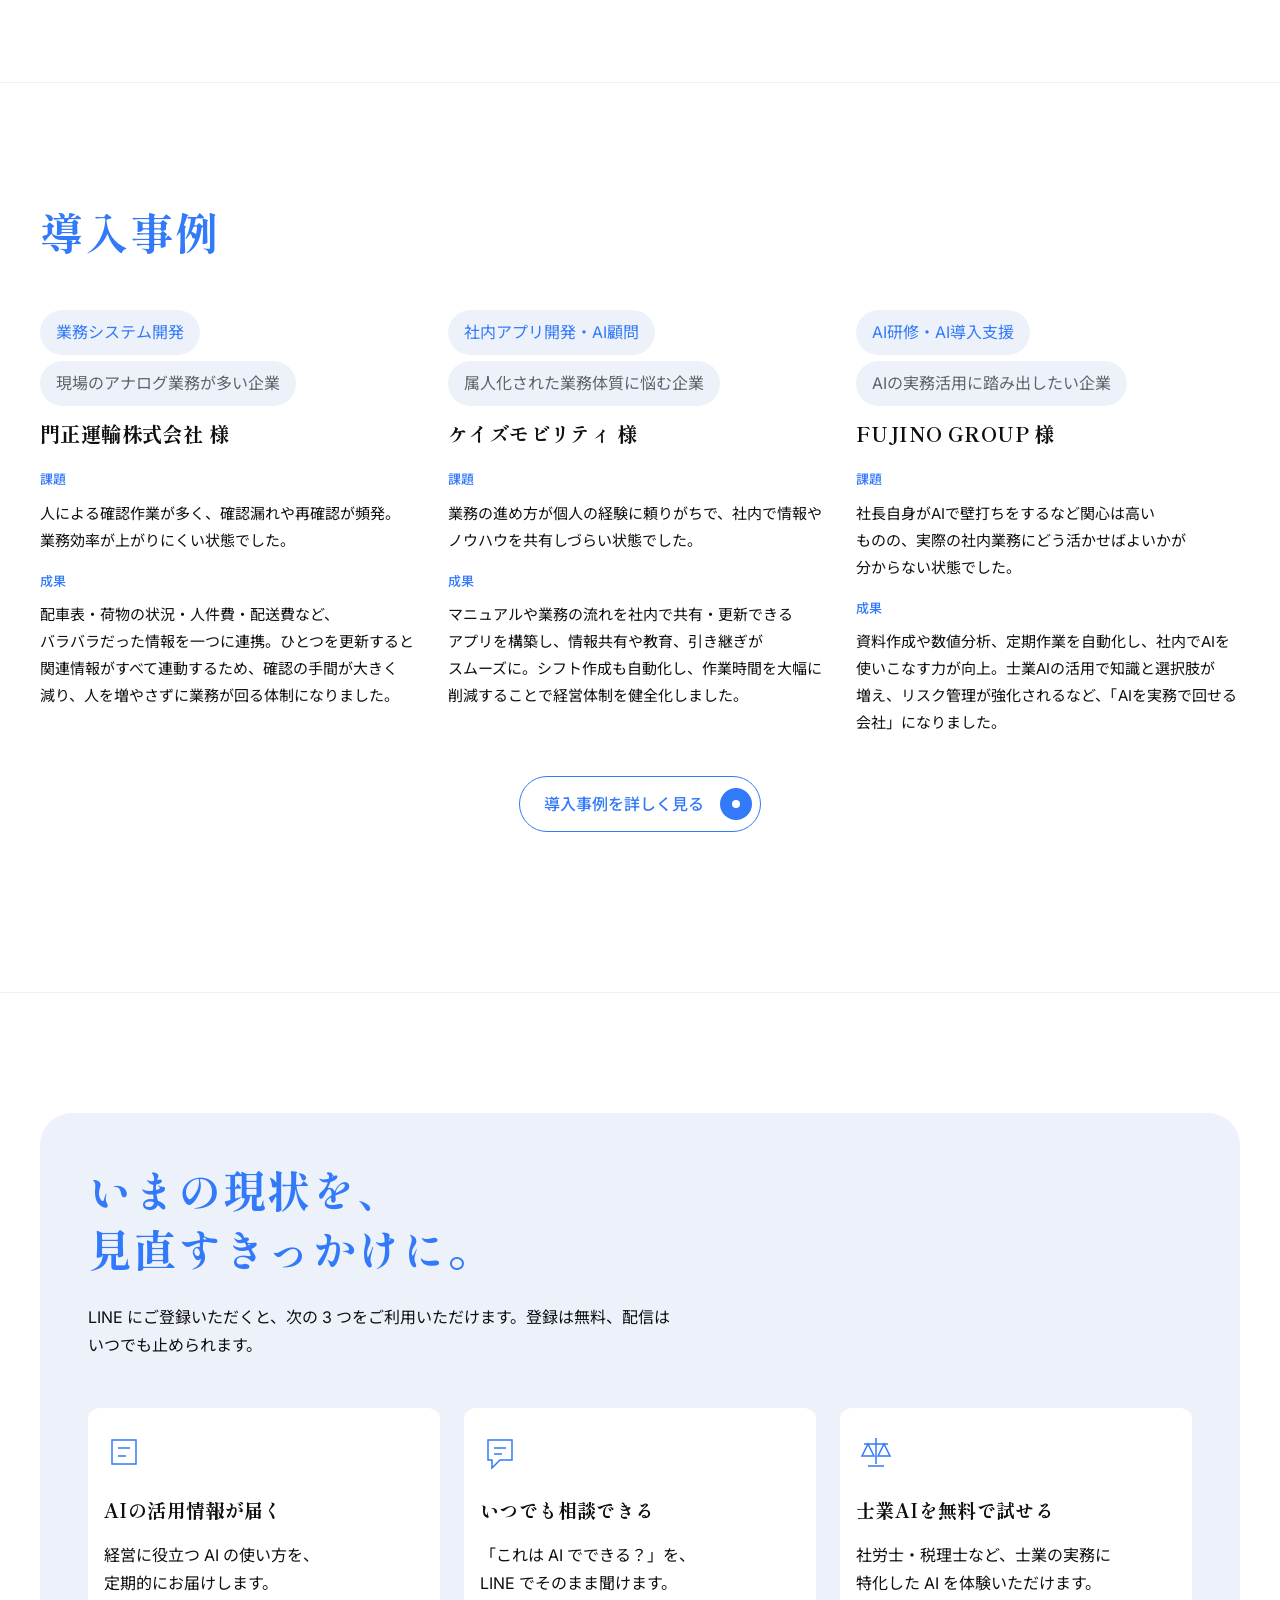
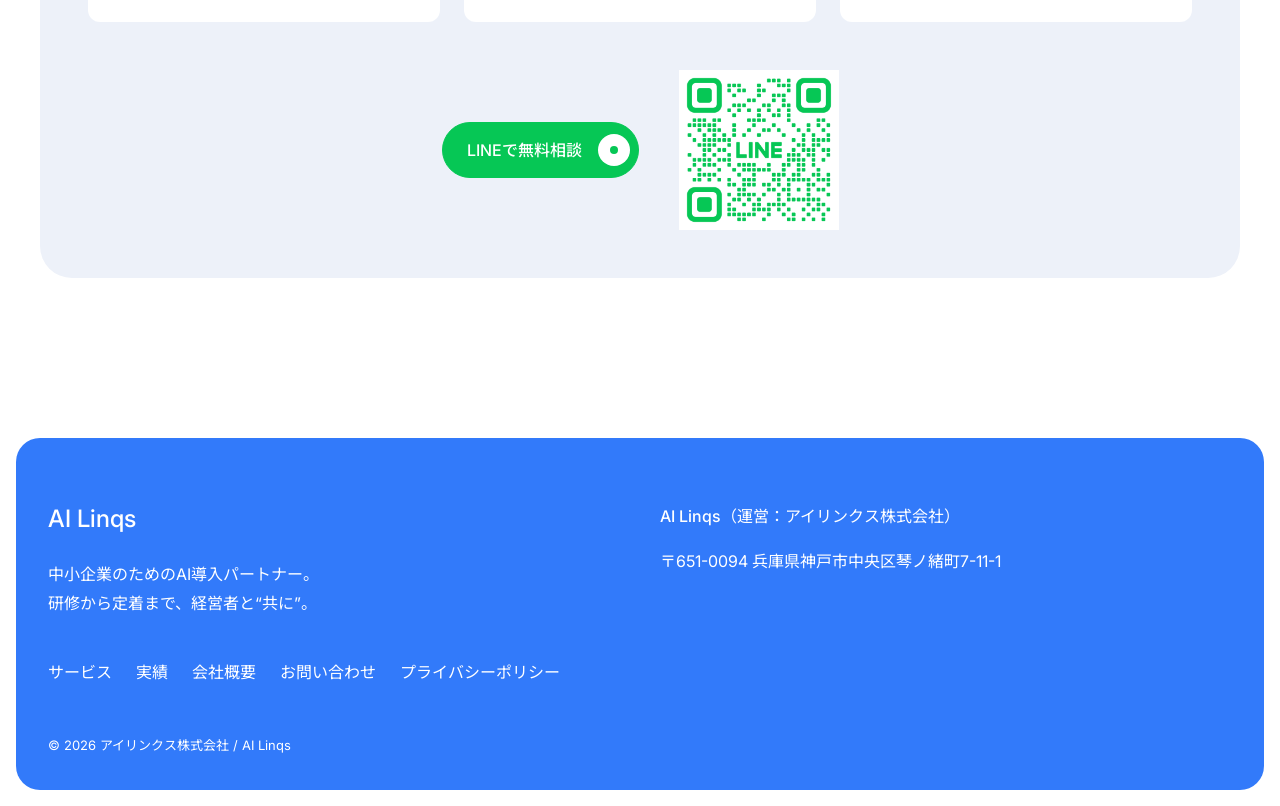
==== commit c9be0780: "v4.2：10/9 動画フィードバックを反映 - ヒーローの「KOBE, JAPAN」を削除、想いの最終行を「人とAIの…」の前で改行 - 見出しをすべて明朝・太字（Shippori Mincho B" ====
--- a/index.html
+++ b/index.html
@@ -1,5 +1,5 @@
 <!DOCTYPE html>
-<html lang="ja"><head><meta charset="UTF-8"><meta name="viewport" content="width=device-width, initial-scale=1"><meta name="robots" content="noindex,nofollow"><meta name="theme-color" content="#FFFFFF"><title>中小企業のためのAI導入パートナー｜AI Linqs</title><meta name="description" content="研修やツール導入で終わらせない。御社の現場に合わせてAIを設計し、使い続けられる状態まで“共に”伴走する。それがAI Linqsです。"><link rel="icon" sizes="32x32" href="assets/favicon-32.png"><link rel="icon" sizes="192x192" href="assets/favicon-192.png"><link rel="apple-touch-icon" sizes="180x180" href="assets/favicon-180.png"><link rel="preconnect" href="https://fonts.googleapis.com"><link rel="preconnect" href="https://fonts.gstatic.com" crossorigin><link href="https://fonts.googleapis.com/css2?family=Inter:wght@400;500;600&amp;family=Noto+Sans+JP:wght@400;500&amp;family=Shippori+Mincho+B1:wght@600&amp;display=swap" rel="stylesheet"><link rel="stylesheet" href="css/style.css"><script src="js/main.js" defer></script></head><body><a class="skip" href="#main">本文へスキップ</a><header class="site-header"><div class="header-inner"><a class="logo" href="index.html">AI Linqs</a><nav class="pill-nav" aria-label="グローバルナビゲーション"><a href="index.html" class="is-active" aria-current="page">トップ</a><a href="about.html">会社概要</a><a href="service.html">サービス</a><a href="works.html">実績</a><a href="contact.html">お問い合わせ</a></nav><div class="header-end"><a class="btn" href="contact.html#contact" data-line-cta>LINEで無料相談<span class="btn-dot" aria-hidden="true"></span></a><button class="burger" id="burger" type="button" aria-label="メニューを開く" aria-expanded="false" aria-controls="spMenu"><span></span><span></span></button></div></div><nav class="sp-menu" id="spMenu" aria-label="スマートフォン用メニュー" hidden><a href="index.html" class="is-active" aria-current="page">トップ</a><a href="about.html">会社概要</a><a href="service.html">サービス</a><a href="works.html">実績</a><a href="contact.html">お問い合わせ</a><a class="btn" href="contact.html#contact" data-line-cta>LINEで無料相談<span class="btn-dot" aria-hidden="true"></span></a></nav><noscript><nav class="nojs-nav" aria-label="ページ一覧"><a href="index.html" class="is-active" aria-current="page">トップ</a><a href="about.html">会社概要</a><a href="service.html">サービス</a><a href="works.html">実績</a><a href="contact.html">お問い合わせ</a></nav></noscript></header><main id="main"><section id="hero" class="hero"><video class="hero-image" autoplay muted loop playsinline preload="metadata" poster="assets/hero-poster.jpg" aria-hidden="true"><source src="assets/hero.mp4" type="video/mp4"></video><div class="hero-inner"><div class="hero-copy"><p class="eyebrow">中小企業のための AI 導入パートナー — KOBE, JAPAN</p><h1 class="catch"><span class="phrase">人とAIの</span><br><span class="phrase">ハイブリッド経営を、</span><br><span class="phrase">当たり前に。</span></h1><p class="lead">研修やツール導入で終わらせない。御社の現場に合わせてAIを設計し、使い続けられる状態まで“共に”伴走する。それがAI Linqsです。</p><a class="btn" href="contact.html#contact" data-line-cta>LINEで無料相談<span class="btn-dot" aria-hidden="true"></span></a></div></div></section><section id="philosophy" class="section "><div class="container"><div class="section-head"><p class="eyebrow">私たちの想い</p><h2 class="catch"><span class="phrase">AIを入れて、</span><br><span class="phrase">人はもっと、人らしく働く。</span></h2></div><div class="philosophy-intro"><div class="prose"><p>私たちがご提案するのは、業務の効率化だけではありません。</p><p>AIに任せられることはAIに任せ、人は、人にしかできない仕事に力を注ぐ。</p><p>働きがいが高まり、生産性が上がり、会社の成長につながっていく。</p><p>それが、AI Linqs の考える「人とAIのハイブリッド経営」です。</p></div><img class="photo" src="assets/il-philosophy.jpg" alt="明るい職場で笑顔で話す社員たちのイメージ" width="1200" height="800" loading="lazy" decoding="async"></div><div class="grid3 pillars"><article class="card pillar"><div class="card-body"><h3><span class="phrase">人の力を、</span><br><span class="phrase">AIで引き出す。</span></h3><p class="card-copy"><span class="phrase">AIは、人を減らすための道具じゃない。</span><br><span class="phrase">一人ひとりが本来の仕事に集中できるように。</span><br><span class="phrase">人と人の“つながり”を、取り戻すために。</span></p></div></article><article class="card pillar"><div class="card-body"><h3><span class="phrase">ともに考え、</span><br><span class="phrase">ともに動く。</span></h3><p class="card-copy"><span class="phrase">外注先ではなく、伴走者として。</span><br><span class="phrase">御社の現場に入り込み、課題を一緒に解く。</span><br><span class="phrase">経営者の隣で、共に勝ちにいくパートナーへ。</span></p></div></article><article class="card pillar"><div class="card-body"><h3><span class="phrase">テクノロジーが、</span><br><span class="phrase">地域の未来を変える。</span></h3><p class="card-copy"><span class="phrase">人とAIのハイブリッド経営を、</span><br><span class="phrase">日本の新しいスタンダードに。</span><br><span class="phrase">その一歩を、神戸から、御社から。</span></p></div></article></div><div class="actions"><a class="btn" href="about.html">会社概要を見る<span class="btn-dot" aria-hidden="true"></span></a></div></div></section><section id="issues" class="section surface-section"><div class="container"><div class="section-head"><h2>こんなお悩み、<span class="phrase">ありませんか？</span></h2></div><div class="grid3 issue-cards"><article class="card "><img class="photo" src="assets/issue-01.jpg" alt="" width="1200" height="800" loading="lazy" decoding="async"><div class="card-body"><h3>確認が、社長に集まる</h3><p class="card-copy">判断や承認が経営者に集中し、売上が伸びるほど業務が詰まる。気づけば現場が止まる原因が自分になっている。</p></div></article><article class="card "><img class="photo" src="assets/issue-02.jpg" alt="" width="1200" height="800" loading="lazy" decoding="async"><div class="card-body"><h3>人を増やしても、ラクにならない</h3><p class="card-copy">採用しても管理工数が減らず、教育の費用ばかり増える。人手は増えたのに利益改善につながらない。</p></div></article><article class="card "><img class="photo" src="assets/issue-03.jpg" alt="" width="1200" height="800" loading="lazy" decoding="async"><div class="card-body"><h3>紙・Excel・口頭が、混在している</h3><p class="card-copy">情報がバラバラで、特定の人がいないと業務が止まる。引き継ぎも属人化し、ノウハウが残らない。</p></div></article></div></div></section><section id="timing" class="section "><div class="container"><div class="timing-layout"><div class="timing-copy"><div class="section-head"><h2>AIを入れるなら、<br>いまです。</h2></div><p class="timing-body"><span class="phrase">人手不足が進むこれからの時代、AIは「人を減らす道具」ではなく、</span><br><span class="phrase">「人の力を引き出す相棒」になります。早く始めた会社ほど、</span><br><span class="phrase">現場に合った使い方が育ちます。まずは、できるところから。</span></p><div class="actions"><a class="btn" href="contact.html#contact" data-line-cta>LINEで無料相談<span class="btn-dot" aria-hidden="true"></span></a></div></div><div class="timing-visual"><svg class="timing-graph" viewBox="0 0 1200 800" preserveAspectRatio="none" aria-hidden="true"><g fill="#EDF1F9"><rect class="g-bar" style="--i:0" x="60" y="450" width="96" height="150" rx="12"/><rect class="g-bar" style="--i:1" x="210" y="385" width="96" height="215" rx="12"/><rect class="g-bar" style="--i:2" x="360" y="310" width="96" height="290" rx="12"/><rect class="g-bar" style="--i:3" x="510" y="225" width="96" height="375" rx="12"/><rect class="g-bar" style="--i:4" x="660" y="145" width="96" height="455" rx="12"/><rect class="g-bar" style="--i:5" x="810" y="55" width="96" height="545" rx="12"/><rect class="g-bar" style="--i:6" x="960" y="-40" width="96" height="640" rx="12"/></g><path class="g-line" pathLength="1" d="M60 560 L258 470 L408 500 L558 360 L708 300 L858 180 L1130 40" fill="none" stroke="#327AFA" stroke-width="5" stroke-linecap="round" stroke-linejoin="round"/><path class="g-arrow" d="M1068 34 L1134 38 L1112 100" fill="none" stroke="#327AFA" stroke-width="5" stroke-linecap="round" stroke-linejoin="round"/></svg><img class="photo" src="assets/timing-cut.webp" alt="机の前でひらめいた表情で顔を上げる経営者と、隣の社員" width="1200" height="800" loading="lazy" decoding="async"><span class="timing-mark" aria-hidden="true"><svg viewBox="0 0 96 96" fill="none" stroke-linecap="round" stroke-linejoin="round"><g class="bulb-rays" stroke="currentColor" stroke-width="3"><path d="M48 4v10"/><path d="M17 17l7 7"/><path d="M79 17l-7 7"/><path d="M4 48h10"/><path d="M82 48h10"/></g><path class="bulb-glass" d="M48 22c-13.300 0-24 10.500-24 23.500 0 8.500 4.500 15 10.500 19.500 2.500 1.900 3.500 4 3.500 7h20c0-3 1-5.100 3.500-7C67.500 60.500 72 54 72 45.500 72 32.500 61.300 22 48 22Z" fill="currentColor"/><path d="M42 58l6-10 6 10" stroke="#FFFFFF" stroke-width="3"/><path d="M48 48v24" stroke="#FFFFFF" stroke-width="3"/><path d="M39 78h18M41 85h14" stroke="currentColor" stroke-width="4"/></svg></span></div></div></div></section><section id="reasons" class="section "><div class="container"><div class="section-head"><p class="eyebrow">選ばれる理由</p><h2>“研修だけ・導入だけ”で、<br><span class="phrase">終わらせない。</span></h2><p class="lead">同じ「AI支援」でも、私たちが大切にしているのはこの3つです。</p></div><div class="grid3 reason-cards"><article class="card "><div class="card-body"><p class="eyebrow">01</p><h3><span class="phrase">進め方をお見せしてから、</span><br><span class="phrase">ご契約。</span></h3><p class="card-copy"><span class="phrase">AIの導入は「何をされるか分からない」のが</span><br><span class="phrase">不安のもと。まず<strong>無料</strong>でお話を伺い、</span><br><span class="phrase">必要なことを整理し、進め方と</span><br><span class="phrase">費用対効果のお見積もりをお出しします。</span><br><span class="phrase">ご納得いただいてから、</span><br><span class="phrase">ご契約です。</span></p></div></article><article class="card "><div class="card-body"><p class="eyebrow">02</p><h3><span class="phrase">アナログ体制の企業の</span><br><span class="phrase">支援が得意。</span></h3><p class="card-copy"><span class="phrase">紙や口頭、Excel が中心でも大丈夫です。</span><br><span class="phrase">「うちはまだ紙がメインで」という</span><br><span class="phrase">会社こそ、伸びしろがあります。</span><br><span class="phrase">今のやり方を否定せず、</span><br><span class="phrase">現場に合わせて</span><br><span class="phrase">設計します。</span></p></div></article><article class="card "><div class="card-body"><p class="eyebrow">03</p><h3><span class="phrase">定着まで、</span><br><span class="phrase">隣で伴走。</span></h3><p class="card-copy"><span class="phrase">資料を渡して終わりにしません。</span><br><span class="phrase">2週間に1回お伺いし、</span><br><span class="phrase">いまの課題をお聞きして、</span><br><span class="phrase">解決策を一緒に見つけます。</span><br><span class="phrase">御社に合わせたオーダーメイドの仕組みを、</span><br><span class="phrase">一緒につくります。</span></p></div></article></div><div class="contract-flow"><h3>ご契約までの流れ</h3><ol class="flow-chart" aria-label="ご契約までの流れ（要約）"><li><span class="flow-no">1</span><span class="flow-label">無料ヒアリング</span></li><li class="flow-arrow" aria-hidden="true">→</li><li><span class="flow-no">2</span><span class="flow-label">必要なことを整理</span></li><li class="flow-arrow" aria-hidden="true">→</li><li><span class="flow-no">3</span><span class="flow-label">要件定義・お見積もり</span></li><li class="flow-arrow" aria-hidden="true">→</li><li class="is-goal"><span class="flow-no">4</span><span class="flow-label">ご納得のうえご契約</span></li></ol><ol class="contract-steps"><li><img class="photo" src="assets/il-step-01.jpg" alt="応接スペースで経営者の話を聞く担当者" width="1200" height="800" loading="lazy" decoding="async"><span class="step-number" aria-hidden="true">1</span><div class="contract-copy"><h4>無料ヒアリング</h4><p><strong>費用はかかりません。</strong>まずは現状とお悩みをお聞かせください。準備は要りません。「何から始めればいいか分からない」という段階で大丈夫です。業務の流れや困りごとを、経営者の言葉のままお話しいただきます。</p></div></li><li><img class="photo" src="assets/il-step-02.jpg" alt="業務の流れを紙とホワイトボードで整理する社員たち" width="1200" height="800" loading="lazy" decoding="async"><span class="step-number" aria-hidden="true">2</span><div class="contract-copy"><h4>必要なことを整理</h4><p>お聞きした内容をもとに、どの業務から手を付けると効果が大きいかを整理します。今のやり方を否定せず、現場の実情に合わせて、無理のない優先順位を一緒に決めていきます。</p></div></li><li><img class="photo" src="assets/il-step-03.jpg" alt="机に広げた工程表と見積もりを説明する担当者" width="1200" height="800" loading="lazy" decoding="async"><span class="step-number" aria-hidden="true">3</span><div class="contract-copy"><h4>要件定義・進め方とお見積もり</h4><p>必要な機能と範囲を要件として書き出し、何を、どの順番で、どのくらいの期間で進めるのかを、工程表としてお見せします。あわせて、減らせる工数と費用を並べたお見積もりをお出しし、投資に見合うかをご判断いただきます。</p></div></li><li><img class="photo" src="assets/il-step-04.jpg" alt="笑顔で契約書類を交わす経営者と担当者" width="1200" height="800" loading="lazy" decoding="async"><span class="step-number" aria-hidden="true">4</span><div class="contract-copy"><h4>ご納得のうえご契約</h4><p>内容と費用にご納得いただいてから、ご契約となります。無理な売り込みはいたしません。ご契約後は 2週間に1回お伺いし、定着するまで隣で伴走します。</p></div></li></ol></div></div></section><section id="service" class="section "><div class="container"><div class="section-head"><h2>サービス</h2><p class="lead">まずはAI研修から。必要に応じて、業務の自動化や仕組み化まで広げられます。</p></div><div class="grid3 service-cards"><article class="card "><img class="photo" src="assets/il-service-training.jpg" width="1200" height="800" loading="lazy" decoding="async" alt=""><div class="card-body"><h3>AI研修・教育</h3><p class="card-copy"><span class="phrase">社内にAIを定着させる</span><br><span class="phrase">3ヶ月の伴走研修。経営者の</span><br><span class="phrase">言葉に合わせて進めます。</span></p></div></article><article class="card "><img class="photo" src="assets/il-service-aistaff.jpg" width="1200" height="800" loading="lazy" decoding="async" alt=""><div class="card-body"><h3>AI社員・AI部署長構築</h3><p class="card-copy"><span class="phrase">反復業務や確認・管理業務を</span><br><span class="phrase">AIが担い、担当者依存と</span><br><span class="phrase">管理負荷を解消。</span></p></div></article><article class="card "><img class="photo" src="assets/il-service-app.jpg" width="1200" height="800" loading="lazy" decoding="async" alt=""><div class="card-body"><h3>社内アプリ・業務システム制作</h3><p class="card-copy"><span class="phrase">現場固有のフローを、</span><br><span class="phrase">そのまま使える仕組みに。</span><br><span class="phrase">紙・Excel運用を置き換えます。</span></p></div></article></div><div class="actions"><a class="btn" href="service.html">サービスを詳しく見る<span class="btn-dot" aria-hidden="true"></span></a></div></div></section><section id="works" class="section "><div class="container"><div class="section-head"><h2>導入事例</h2></div><div class="grid3 case-cards"><article class="card "><!-- 実写が届いたら差し込み：<img class="photo" src="assets/case-01.jpg" alt="" width="1200" height="800" loading="lazy" decoding="async"> --><div class="card-body"><p class="eyebrow">運送</p><h3>門正運輸株式会社 様</h3><p class="card-copy"><span class="phrase">確認の手間が大きく減り、</span><br><span class="phrase">人を増やさずに業務が回る体制になりました。</span></p></div></article><article class="card "><!-- 実写が届いたら差し込み：<img class="photo" src="assets/case-02.jpg" alt="" width="1200" height="800" loading="lazy" decoding="async"> --><div class="card-body"><p class="eyebrow">自動車関連</p><h3>ケイズモビリティ 様</h3><p class="card-copy"><span class="phrase">シフト作成も自動化し、</span><br><span class="phrase">作業時間を大幅に削減</span></p></div></article><article class="card "><!-- 実写が届いたら差し込み：<img class="photo" src="assets/case-03.jpg" alt="" width="1200" height="800" loading="lazy" decoding="async"> --><div class="card-body"><p class="eyebrow">オフィス</p><h3>FUJINO GROUP 様</h3><p class="card-copy"><span class="phrase">資料作成や数値分析、定期作業を自動化し、</span><br><span class="phrase">社内でAIを使いこなす力が向上。</span></p></div></article></div><p class="note"></p><div class="actions"><a class="btn" href="works.html">導入事例を詳しく見る<span class="btn-dot" aria-hidden="true"></span></a></div></div></section><section id="line" class="section "><div class="container"><div class="line-frame"><div class="section-head"><h2>いまの現状を、<br><span class="phrase">見直すきっかけに。</span></h2><p class="lead">LINE にご登録いただくと、次の 3 つをご利用いただけます。登録は無料、配信はいつでも止められます。</p></div><div class="grid3 benefits"><article class="card "><svg class="line-icon" viewBox="0 0 40 40" aria-hidden="true"><path d="M8 8h24v24H8z M14 16h12 M14 24h8"/></svg><div class="card-body"><h3>AIの活用情報が届く</h3><p class="card-copy"><span class="phrase">経営に役立つ AI の使い方を、</span><br><span class="phrase">定期的にお届けします。</span></p></div></article><article class="card "><svg class="line-icon" viewBox="0 0 40 40" aria-hidden="true"><path d="M8 8h24v20H20l-8 8v-8H8z M14 16h12 M14 22h8"/></svg><div class="card-body"><h3>いつでも相談できる</h3><p class="card-copy"><span class="phrase">「これは AI でできる？」を、</span><br><span class="phrase">LINE でそのまま聞けます。</span></p></div></article><article class="card "><svg class="line-icon" viewBox="0 0 40 40" aria-hidden="true"><path d="M20 6v26 M8 12h24 M12 12l-6 12h12z M28 12l-6 12h12z M12 34h16"/></svg><div class="card-body"><h3>士業AIを無料で試せる</h3><p class="card-copy"><span class="phrase">社労士・税理士など、士業の実務に</span><br><span class="phrase">特化した AI を体験いただけます。</span></p></div></article></div><div class="line-action"><a class="btn" href="contact.html#contact" data-line-cta>LINEで無料相談<span class="btn-dot" aria-hidden="true"></span></a><img class="qr pc-only" src="assets/line-qr.png" alt="LINE友だち追加QRコード" width="160" height="160"></div></div></div></section></main><footer class="footer">
+<html lang="ja"><head><meta charset="UTF-8"><meta name="viewport" content="width=device-width, initial-scale=1"><meta name="robots" content="noindex,nofollow"><meta name="theme-color" content="#FFFFFF"><title>中小企業のためのAI導入パートナー｜AI Linqs</title><meta name="description" content="研修やツール導入で終わらせない。御社の現場に合わせてAIを設計し、使い続けられる状態まで“共に”伴走する。それがAI Linqsです。"><link rel="icon" sizes="32x32" href="assets/favicon-32.png"><link rel="icon" sizes="192x192" href="assets/favicon-192.png"><link rel="apple-touch-icon" sizes="180x180" href="assets/favicon-180.png"><link rel="preconnect" href="https://fonts.googleapis.com"><link rel="preconnect" href="https://fonts.gstatic.com" crossorigin><link href="https://fonts.googleapis.com/css2?family=Inter:wght@400;500;600&amp;family=Noto+Sans+JP:wght@400;500&amp;family=Shippori+Mincho+B1:wght@600;700&amp;display=swap" rel="stylesheet"><link rel="stylesheet" href="css/style.css"><script src="js/main.js" defer></script></head><body><a class="skip" href="#main">本文へスキップ</a><header class="site-header"><div class="header-inner"><a class="logo" href="index.html">AI Linqs</a><nav class="pill-nav" aria-label="グローバルナビゲーション"><a href="index.html" class="is-active" aria-current="page">トップ</a><a href="about.html">会社概要</a><a href="service.html">サービス</a><a href="works.html">実績</a><a href="contact.html">お問い合わせ</a></nav><div class="header-end"><a class="btn" href="contact.html#contact" data-line-cta>LINEで無料相談<span class="btn-dot" aria-hidden="true"></span></a><button class="burger" id="burger" type="button" aria-label="メニューを開く" aria-expanded="false" aria-controls="spMenu"><span></span><span></span></button></div></div><nav class="sp-menu" id="spMenu" aria-label="スマートフォン用メニュー" hidden><a href="index.html" class="is-active" aria-current="page">トップ</a><a href="about.html">会社概要</a><a href="service.html">サービス</a><a href="works.html">実績</a><a href="contact.html">お問い合わせ</a><a class="btn" href="contact.html#contact" data-line-cta>LINEで無料相談<span class="btn-dot" aria-hidden="true"></span></a></nav><noscript><nav class="nojs-nav" aria-label="ページ一覧"><a href="index.html" class="is-active" aria-current="page">トップ</a><a href="about.html">会社概要</a><a href="service.html">サービス</a><a href="works.html">実績</a><a href="contact.html">お問い合わせ</a></nav></noscript></header><main id="main"><section id="hero" class="hero"><video class="hero-image" autoplay muted loop playsinline preload="metadata" poster="assets/hero-poster.jpg" aria-hidden="true"><source src="assets/hero.mp4" type="video/mp4"></video><div class="hero-inner"><div class="hero-copy"><p class="eyebrow">中小企業のための AI 導入パートナー</p><h1 class="catch"><span class="phrase">人とAIの</span><br><span class="phrase">ハイブリッド経営を、</span><br><span class="phrase">当たり前に。</span></h1><p class="lead">研修やツール導入で終わらせない。御社の現場に合わせてAIを設計し、使い続けられる状態まで“共に”伴走する。それがAI Linqsです。</p><a class="btn" href="contact.html#contact" data-line-cta>LINEで無料相談<span class="btn-dot" aria-hidden="true"></span></a></div></div></section><section id="philosophy" class="section "><div class="container"><div class="section-head"><p class="eyebrow">私たちの想い</p><h2 class="catch"><span class="phrase">AIを入れて、</span><br><span class="phrase">人はもっと、人らしく働く。</span></h2></div><div class="philosophy-intro"><div class="prose"><p>私たちがご提案するのは、業務の効率化だけではありません。</p><p>AIに任せられることはAIに任せ、人は、人にしかできない仕事に力を注ぐ。</p><p>働きがいが高まり、生産性が上がり、会社の成長につながっていく。</p><p>それが、AI Linqs の考える<br>「人とAIのハイブリッド経営」です。</p></div><img class="photo" src="assets/il-philosophy.jpg" alt="明るい職場で笑顔で話す社員たちのイメージ" width="1200" height="800" loading="lazy" decoding="async"></div><div class="grid3 pillars"><article class="card pillar"><div class="card-body"><h3><span class="phrase">人の力を、</span><br><span class="phrase">AIで引き出す。</span></h3><p class="card-copy"><span class="phrase">AIは、人を減らすための道具じゃない。</span><br><span class="phrase">一人ひとりが本来の仕事に集中できるように。</span><br><span class="phrase">人と人の“つながり”を、取り戻すために。</span></p></div></article><article class="card pillar"><div class="card-body"><h3><span class="phrase">ともに考え、</span><br><span class="phrase">ともに動く。</span></h3><p class="card-copy"><span class="phrase">外注先ではなく、伴走者として。</span><br><span class="phrase">御社の現場に入り込み、課題を一緒に解く。</span><br><span class="phrase">経営者の隣で、共に勝ちにいくパートナーへ。</span></p></div></article><article class="card pillar"><div class="card-body"><h3><span class="phrase">テクノロジーが、</span><br><span class="phrase">地域の未来を変える。</span></h3><p class="card-copy"><span class="phrase">人とAIのハイブリッド経営を、</span><br><span class="phrase">日本の新しいスタンダードに。</span><br><span class="phrase">その一歩を、神戸から、御社から。</span></p></div></article></div><div class="actions"><a class="btn" href="about.html">会社概要を見る<span class="btn-dot" aria-hidden="true"></span></a></div></div></section><section id="issues" class="section surface-section"><div class="container"><div class="section-head"><h2>こんなお悩み、<span class="phrase">ありませんか？</span></h2></div><div class="grid3 issue-cards"><article class="card "><img class="photo" src="assets/issue-01.jpg" alt="" width="1200" height="800" loading="lazy" decoding="async"><div class="card-body"><h3>確認が、社長に集まる</h3><p class="card-copy">判断や承認が経営者に集中し、売上が伸びるほど業務が詰まる。気づけば現場が止まる原因が自分になっている。</p></div></article><article class="card "><img class="photo" src="assets/issue-02.jpg" alt="" width="1200" height="800" loading="lazy" decoding="async"><div class="card-body"><h3>人を増やしても、ラクにならない</h3><p class="card-copy">採用しても管理工数が減らず、教育の費用ばかり増える。人手は増えたのに利益改善につながらない。</p></div></article><article class="card "><img class="photo" src="assets/issue-03.jpg" alt="" width="1200" height="800" loading="lazy" decoding="async"><div class="card-body"><h3>紙・Excel・口頭が、混在している</h3><p class="card-copy">情報がバラバラで、特定の人がいないと業務が止まる。引き継ぎも属人化し、ノウハウが残らない。</p></div></article></div></div></section><section id="timing" class="section "><div class="container"><div class="timing-layout"><div class="timing-copy"><div class="section-head"><h2>AIを入れるなら、<br>いまです。</h2></div><p class="timing-body"><span class="phrase">人手不足が進むこれからの時代、AIは「人を減らす道具」ではなく、</span><br><span class="phrase">「人の力を引き出す相棒」になります。早く始めた会社ほど、</span><br><span class="phrase">現場に合った使い方が育ちます。まずは、できるところから。</span></p><div class="actions"><a class="btn" href="contact.html#contact" data-line-cta>LINEで無料相談<span class="btn-dot" aria-hidden="true"></span></a></div></div><div class="timing-visual"><svg class="timing-graph" viewBox="0 0 1200 800" preserveAspectRatio="none" aria-hidden="true"><g fill="#EDF1F9"><rect class="g-bar" style="--i:0" x="60" y="450" width="96" height="150" rx="12"/><rect class="g-bar" style="--i:1" x="210" y="385" width="96" height="215" rx="12"/><rect class="g-bar" style="--i:2" x="360" y="310" width="96" height="290" rx="12"/><rect class="g-bar" style="--i:3" x="510" y="225" width="96" height="375" rx="12"/><rect class="g-bar" style="--i:4" x="660" y="145" width="96" height="455" rx="12"/><rect class="g-bar" style="--i:5" x="810" y="55" width="96" height="545" rx="12"/><rect class="g-bar" style="--i:6" x="960" y="-40" width="96" height="640" rx="12"/></g><path class="g-line" pathLength="1" d="M60 560 L258 470 L408 500 L558 360 L708 300 L858 180 L1130 40" fill="none" stroke="#327AFA" stroke-width="5" stroke-linecap="round" stroke-linejoin="round"/><path class="g-arrow" d="M1068 34 L1134 38 L1112 100" fill="none" stroke="#327AFA" stroke-width="5" stroke-linecap="round" stroke-linejoin="round"/></svg><img class="photo" src="assets/timing-cut.webp" alt="机の前でひらめいた表情で顔を上げる経営者と、隣の社員" width="1200" height="800" loading="lazy" decoding="async"><span class="timing-mark" aria-hidden="true"><svg viewBox="0 0 96 96" fill="none" stroke-linecap="round" stroke-linejoin="round"><g class="bulb-rays" stroke="currentColor" stroke-width="3"><path d="M48 4v10"/><path d="M17 17l7 7"/><path d="M79 17l-7 7"/><path d="M4 48h10"/><path d="M82 48h10"/></g><path class="bulb-glass" d="M48 22c-13.300 0-24 10.500-24 23.500 0 8.500 4.500 15 10.500 19.500 2.500 1.900 3.500 4 3.500 7h20c0-3 1-5.100 3.500-7C67.500 60.500 72 54 72 45.500 72 32.500 61.300 22 48 22Z" fill="currentColor"/><path d="M42 58l6-10 6 10" stroke="#FFFFFF" stroke-width="3"/><path d="M48 48v24" stroke="#FFFFFF" stroke-width="3"/><path d="M39 78h18M41 85h14" stroke="currentColor" stroke-width="4"/></svg></span></div></div></div></section><section id="reasons" class="section "><div class="container"><div class="section-head"><p class="eyebrow">選ばれる理由</p><h2>“研修だけ・導入だけ”で、<br><span class="phrase">終わらせない。</span></h2><p class="lead">同じ「AI支援」でも、私たちが大切にしているのはこの3つです。</p></div><div class="grid3 reason-cards"><article class="card "><div class="card-body"><p class="eyebrow">01</p><h3>進め方をお見せしてから、ご契約。</h3><p class="card-copy"><span class="phrase">AIの導入は「何をされるか分からない」のが</span><br><span class="phrase">不安のもと。まず<strong>無料</strong>でお話を伺い、</span><br><span class="phrase">必要なことを整理し、進め方と</span><br><span class="phrase">費用対効果のお見積もりをお出しします。</span><br><span class="phrase">ご納得いただいてから、</span><br><span class="phrase">ご契約です。</span></p></div></article><article class="card "><div class="card-body"><p class="eyebrow">02</p><h3>アナログ体制の企業の支援が得意。</h3><p class="card-copy"><span class="phrase">紙や口頭、Excel が中心でも大丈夫です。</span><br><span class="phrase">「うちはまだ紙がメインで」という</span><br><span class="phrase">会社こそ、伸びしろがあります。</span><br><span class="phrase">今のやり方を否定せず、</span><br><span class="phrase">現場に合わせて</span><br><span class="phrase">設計します。</span></p></div></article><article class="card "><div class="card-body"><p class="eyebrow">03</p><h3>定着まで、隣で伴走。</h3><p class="card-copy"><span class="phrase">資料を渡して終わりにしません。</span><br><span class="phrase">2週間に1回お伺いし、</span><br><span class="phrase">いまの課題をお聞きして、</span><br><span class="phrase">解決策を一緒に見つけます。</span><br><span class="phrase">御社に合わせたオーダーメイドの仕組みを、</span><br><span class="phrase">一緒につくります。</span></p></div></article></div><div class="contract-flow"><h3>ご契約までの流れ</h3><ol class="flow-chart" aria-label="ご契約までの流れ（要約）"><li><span class="flow-no">1</span><span class="flow-label">無料ヒアリング</span></li><li class="flow-arrow" aria-hidden="true">→</li><li><span class="flow-no">2</span><span class="flow-label">必要なことを整理</span></li><li class="flow-arrow" aria-hidden="true">→</li><li><span class="flow-no">3</span><span class="flow-label">進め方とお見積もり</span></li><li class="flow-arrow" aria-hidden="true">→</li><li class="is-goal"><span class="flow-no">4</span><span class="flow-label">ご納得のうえご契約</span></li></ol><ol class="contract-steps"><li><img class="photo" src="assets/il-step-01.jpg" alt="応接スペースで経営者の話を聞く担当者" width="1200" height="800" loading="lazy" decoding="async"><span class="step-number" aria-hidden="true">1</span><div class="contract-copy"><h4>無料ヒアリング</h4><p><strong class="em">費用はかかりません。</strong>まずは現状とお悩みをお聞かせください。準備は要りません。「何から始めればいいか分からない」という段階で大丈夫です。業務の流れや困りごとを、経営者の言葉のままお話しいただきます。</p></div></li><li><img class="photo" src="assets/il-step-02.jpg" alt="業務の流れを紙とホワイトボードで整理する社員たち" width="1200" height="800" loading="lazy" decoding="async"><span class="step-number" aria-hidden="true">2</span><div class="contract-copy"><h4>必要なことを整理</h4><p>お聞きした内容をもとに、どの業務から手を付けると効果が大きいかを整理します。今のやり方を否定せず、現場の実情に合わせて、無理のない優先順位を一緒に決めていきます。</p></div></li><li><img class="photo" src="assets/il-step-03.jpg" alt="机に広げた工程表と見積もりを説明する担当者" width="1200" height="800" loading="lazy" decoding="async"><span class="step-number" aria-hidden="true">3</span><div class="contract-copy"><h4>進め方とお見積もり</h4><p>必要な機能と範囲を一覧にして、何を、どの順番で、どのくらいの期間で進めるのかを、工程表としてお見せします。あわせて、減らせる工数と費用を並べたお見積もりをお出しし、投資に見合うかをご判断いただきます。</p></div></li><li><img class="photo" src="assets/il-step-04.jpg" alt="笑顔で契約書類を交わす経営者と担当者" width="1200" height="800" loading="lazy" decoding="async"><span class="step-number" aria-hidden="true">4</span><div class="contract-copy"><h4>ご納得のうえご契約</h4><p>内容と費用にご納得いただいてから、ご契約となります。無理な売り込みはいたしません。ご契約後は 2週間に1回お伺いし、定着するまで隣で伴走します。</p></div></li></ol></div></div></section><section id="service" class="section "><div class="container"><div class="section-head"><h2>サービス</h2><p class="lead">まずはAI研修から。必要に応じて、業務の自動化や仕組み化まで広げられます。</p></div><div class="grid3 service-cards"><article class="card "><img class="photo" src="assets/il-service-training.jpg" width="1200" height="800" loading="lazy" decoding="async" alt=""><div class="card-body"><h3>AI研修・教育</h3><p class="card-copy"><span class="phrase">社内にAIを定着させる伴走研修。</span><br><span class="phrase">期間は3ヶ月・6ヶ月・1年から選べます。</span><br><span class="phrase">経営者の言葉に合わせて進めます。</span></p></div></article><article class="card "><img class="photo" src="assets/il-service-aistaff.jpg" width="1200" height="800" loading="lazy" decoding="async" alt=""><div class="card-body"><h3>AI社員・AI部署長構築</h3><p class="card-copy"><span class="phrase">反復業務や確認・管理業務を</span><br><span class="phrase">AIが担い、担当者依存と</span><br><span class="phrase">管理負荷を解消。</span></p></div></article><article class="card "><img class="photo" src="assets/il-service-app.jpg" width="1200" height="800" loading="lazy" decoding="async" alt=""><div class="card-body"><h3>社内アプリ・業務システム制作</h3><p class="card-copy"><span class="phrase">現場固有のフローを、</span><br><span class="phrase">そのまま使える仕組みに。</span><br><span class="phrase">紙・Excel運用を置き換えます。</span></p></div></article></div><div class="actions"><a class="btn" href="service.html">サービスを詳しく見る<span class="btn-dot" aria-hidden="true"></span></a></div></div></section><section id="works" class="section "><div class="container"><div class="section-head"><h2>導入事例</h2></div><div class="grid3 case-cards"><article class="card "><!-- 実写が届いたら差し込み：<img class="photo" src="assets/case-01.jpg" alt="" width="1200" height="800" loading="lazy" decoding="async"> --><div class="card-body"><p class="tags"><span>業務システム開発</span><span>現場のアナログ業務が多い企業</span></p><h3>門正運輸株式会社 様</h3><dl class="case"><div><dt>課題</dt><dd>人による確認作業が多く、確認漏れや再確認が頻発。業務効率が上がりにくい状態でした。</dd></div><div><dt>成果</dt><dd>配車表・荷物の状況・人件費・配送費など、バラバラだった情報を一つに連携。ひとつを更新すると関連情報がすべて連動するため、確認の手間が大きく減り、人を増やさずに業務が回る体制になりました。</dd></div></dl></div></article><article class="card "><!-- 実写が届いたら差し込み：<img class="photo" src="assets/case-02.jpg" alt="" width="1200" height="800" loading="lazy" decoding="async"> --><div class="card-body"><p class="tags"><span>社内アプリ開発・AI顧問</span><span>属人化された業務体質に悩む企業</span></p><h3>ケイズモビリティ 様</h3><dl class="case"><div><dt>課題</dt><dd>業務の進め方が個人の経験に頼りがちで、社内で情報やノウハウを共有しづらい状態でした。</dd></div><div><dt>成果</dt><dd>マニュアルや業務の流れを社内で共有・更新できるアプリを構築し、情報共有や教育、引き継ぎがスムーズに。シフト作成も自動化し、作業時間を大幅に削減することで経営体制を健全化しました。</dd></div></dl></div></article><article class="card "><!-- 実写が届いたら差し込み：<img class="photo" src="assets/case-03.jpg" alt="" width="1200" height="800" loading="lazy" decoding="async"> --><div class="card-body"><p class="tags"><span>AI研修・AI導入支援</span><span>AIの実務活用に踏み出したい企業</span></p><h3>FUJINO GROUP 様</h3><dl class="case"><div><dt>課題</dt><dd>社長自身がAIで壁打ちをするなど関心は高いものの、実際の社内業務にどう活かせばよいかが分からない状態でした。</dd></div><div><dt>成果</dt><dd>資料作成や数値分析、定期作業を自動化し、社内でAIを使いこなす力が向上。士業AIの活用で知識と選択肢が増え、リスク管理が強化されるなど、「AIを実務で回せる会社」になりました。</dd></div></dl></div></article></div><div class="actions"><a class="btn" href="works.html">導入事例を詳しく見る<span class="btn-dot" aria-hidden="true"></span></a></div></div></section><section id="line" class="section "><div class="container"><div class="line-frame"><div class="section-head"><h2>いまの現状を、<br><span class="phrase">見直すきっかけに。</span></h2><p class="lead">LINE にご登録いただくと、次の 3 つをご利用いただけます。登録は無料、配信はいつでも止められます。</p></div><div class="grid3 benefits"><article class="card "><svg class="line-icon" viewBox="0 0 40 40" aria-hidden="true"><path d="M8 8h24v24H8z M14 16h12 M14 24h8"/></svg><div class="card-body"><h3>AIの活用情報が届く</h3><p class="card-copy"><span class="phrase">経営に役立つ AI の使い方を、</span><br><span class="phrase">定期的にお届けします。</span></p></div></article><article class="card "><svg class="line-icon" viewBox="0 0 40 40" aria-hidden="true"><path d="M8 8h24v20H20l-8 8v-8H8z M14 16h12 M14 22h8"/></svg><div class="card-body"><h3>いつでも相談できる</h3><p class="card-copy"><span class="phrase">「これは AI でできる？」を、</span><br><span class="phrase">LINE でそのまま聞けます。</span></p></div></article><article class="card "><svg class="line-icon" viewBox="0 0 40 40" aria-hidden="true"><path d="M20 6v26 M8 12h24 M12 12l-6 12h12z M28 12l-6 12h12z M12 34h16"/></svg><div class="card-body"><h3>士業AIを無料で試せる</h3><p class="card-copy"><span class="phrase">社労士・税理士など、士業の実務に</span><br><span class="phrase">特化した AI を体験いただけます。</span></p></div></article></div><div class="line-action"><a class="btn" href="contact.html#contact" data-line-cta>LINEで無料相談<span class="btn-dot" aria-hidden="true"></span></a><img class="qr pc-only" src="assets/line-qr.png" alt="LINE友だち追加QRコード" width="160" height="160"></div></div></div></section></main><footer class="footer">
   <div class="container">
     <div class="footer__grid">
       <div>
--- a/css/style.css
+++ b/css/style.css
@@ -441,3 +441,32 @@
 @media (max-width: 767px) { .flow-chart { flex-direction: column; align-items: flex-start; } .flow-chart .flow-arrow { transform: rotate(90deg); margin-left: 8px; } }
 /* 事例：写真が届くまでは文字だけ */
 .case-cards .card { gap: 0; }
+/* v4.1：ヒーローのキャッチを大きく・太く。暗幕を少し濃くして文字を立たせる */
+@media (min-width: 1200px) {
+  .hero::before { background: rgba(15,15,17,.56); }
+  .hero-copy { width: 56%; max-width: 56%; }
+  .hero-copy h1.catch { font-size: clamp(48px, 4.6vw, 76px); line-height: 1.25; letter-spacing: .03em; }
+  .hero-copy .eyebrow { font-size: 17px; font-weight: 500; }
+  .hero-copy .lead { font-size: 18px; max-width: 32em; }
+}
+@media (min-width: 768px) and (max-width: 1199px) { .hero-copy h1.catch { font-size: 56px; line-height: 1.25; } }
+@media (max-width: 767px) { .hero-copy h1.catch { font-size: clamp(32px, 9.2vw, 44px); line-height: 1.25; } }
+/* ===== v4.2（10/9 動画フィードバック） ===== */
+/* 見出しは明朝・太字に統一 */
+h1, h2, h3, .page-band h1, .contract-copy h4, .catch { font-family: "Shippori Mincho B1", "Noto Serif JP", serif; font-weight: 700; letter-spacing: .02em; }
+h1, h2 { line-height: 1.35; }
+h3 { line-height: 1.5; }
+.reason-cards h3 { font-size: 20px; white-space: nowrap; }
+.values h3 { font-size: 20px; }
+/* 「費用はかかりません。」を強く */
+.contract-copy .em { font-weight: 700; color: var(--blue); }
+/* いまです：ボタンを本文の幅の中央に */
+.timing-copy .actions { max-width: 38em; justify-content: center; }
+/* 導入事例（トップ）：課題・成果を載せる */
+.case-cards .card-body { gap: 12px; }
+.case-cards .tags { display: flex; flex-wrap: wrap; gap: 6px 12px; font-size: 12px; color: var(--blue); }
+.case-cards .tags span + span { color: var(--muted, #616267); }
+.case-cards .case { margin: 8px 0 0; }
+.case-cards .case > div + div { margin-top: 16px; }
+.case-cards .case dt { font-size: 13px; }
+.case-cards .case dd { font-size: 15px; line-height: 1.8; }
